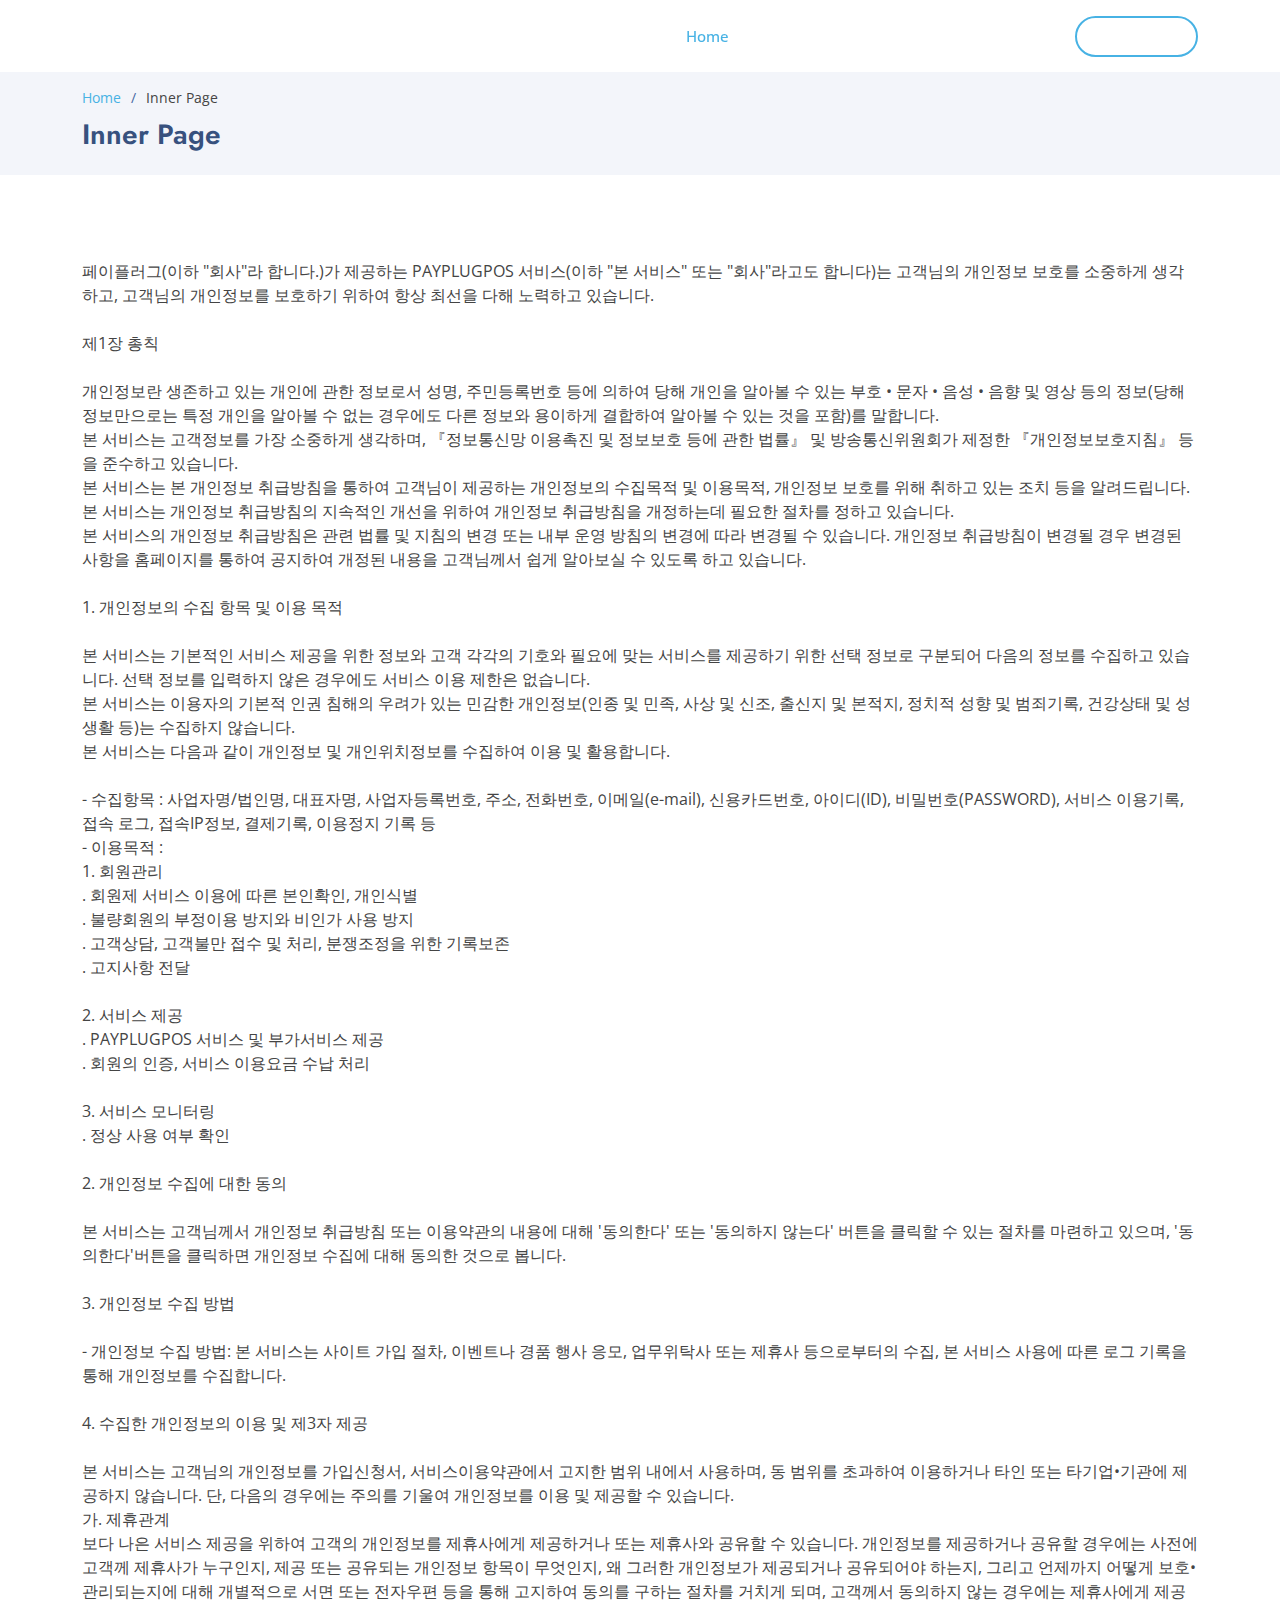
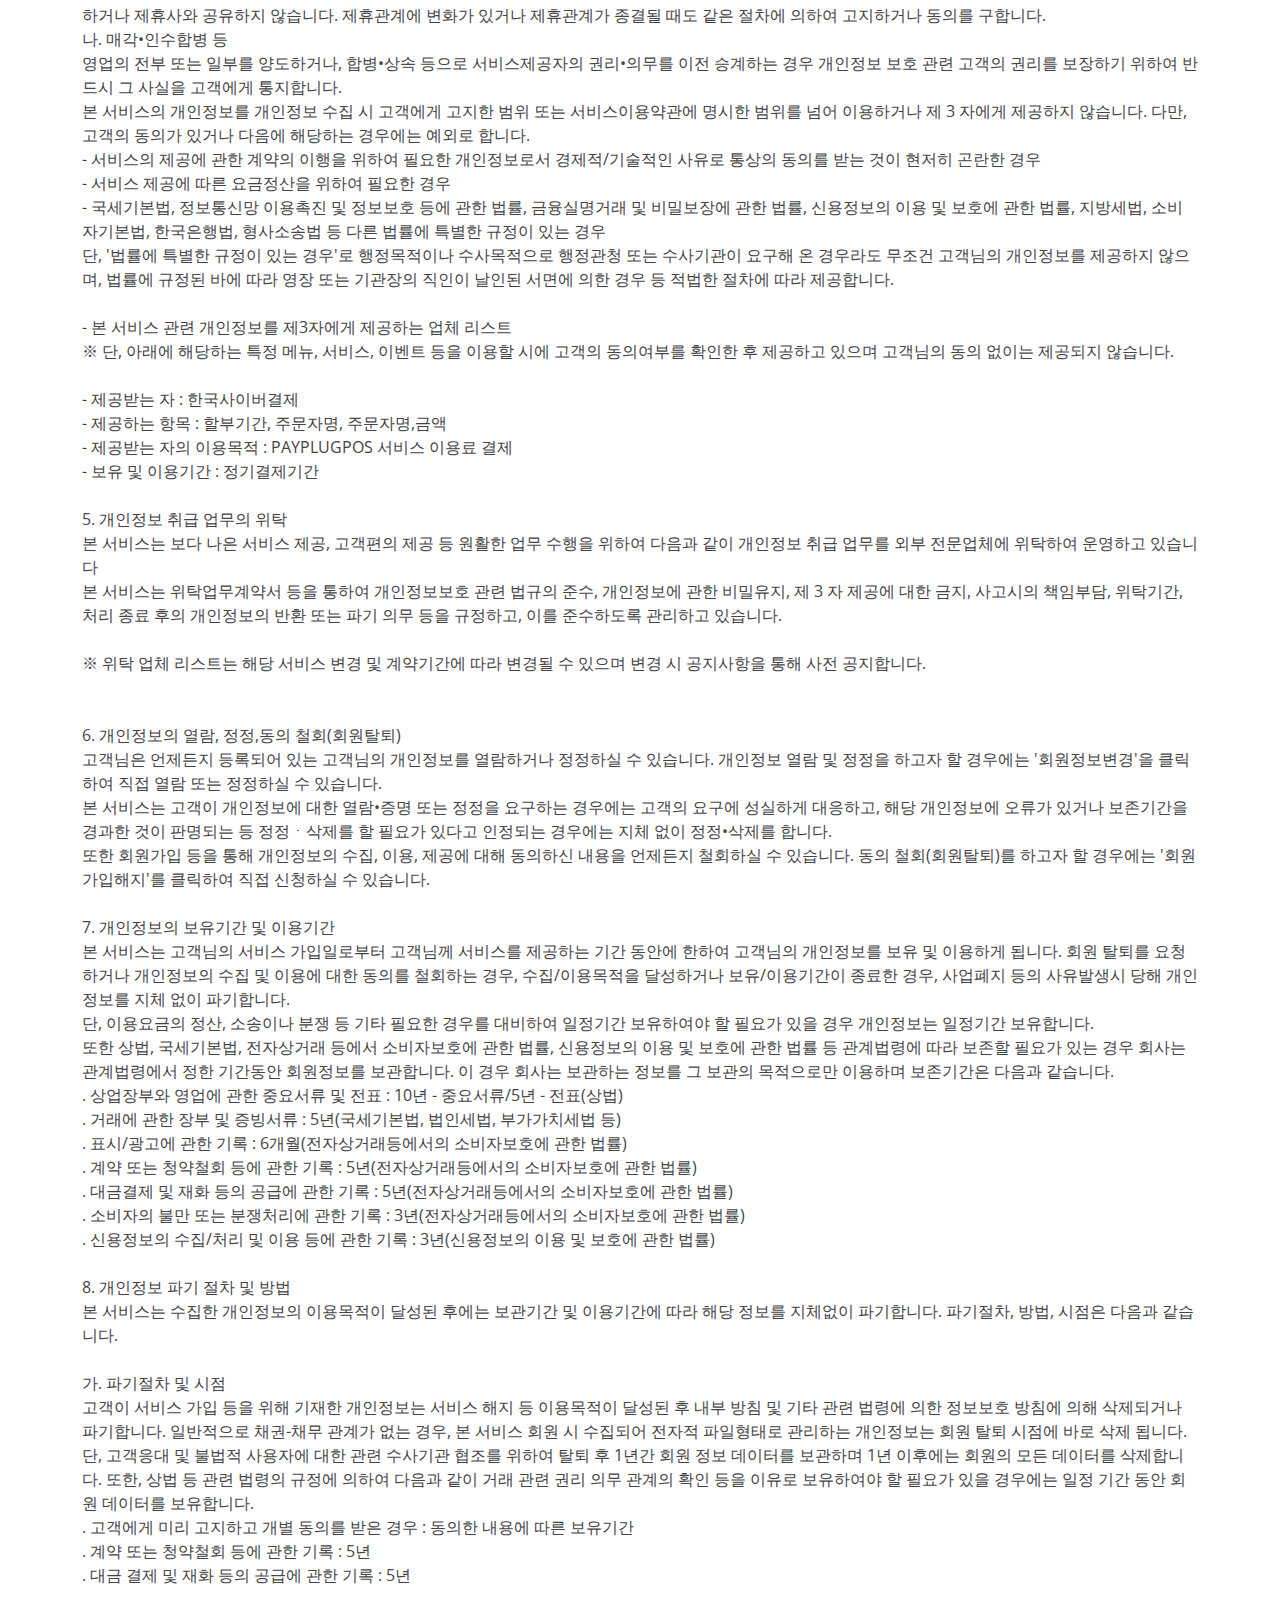
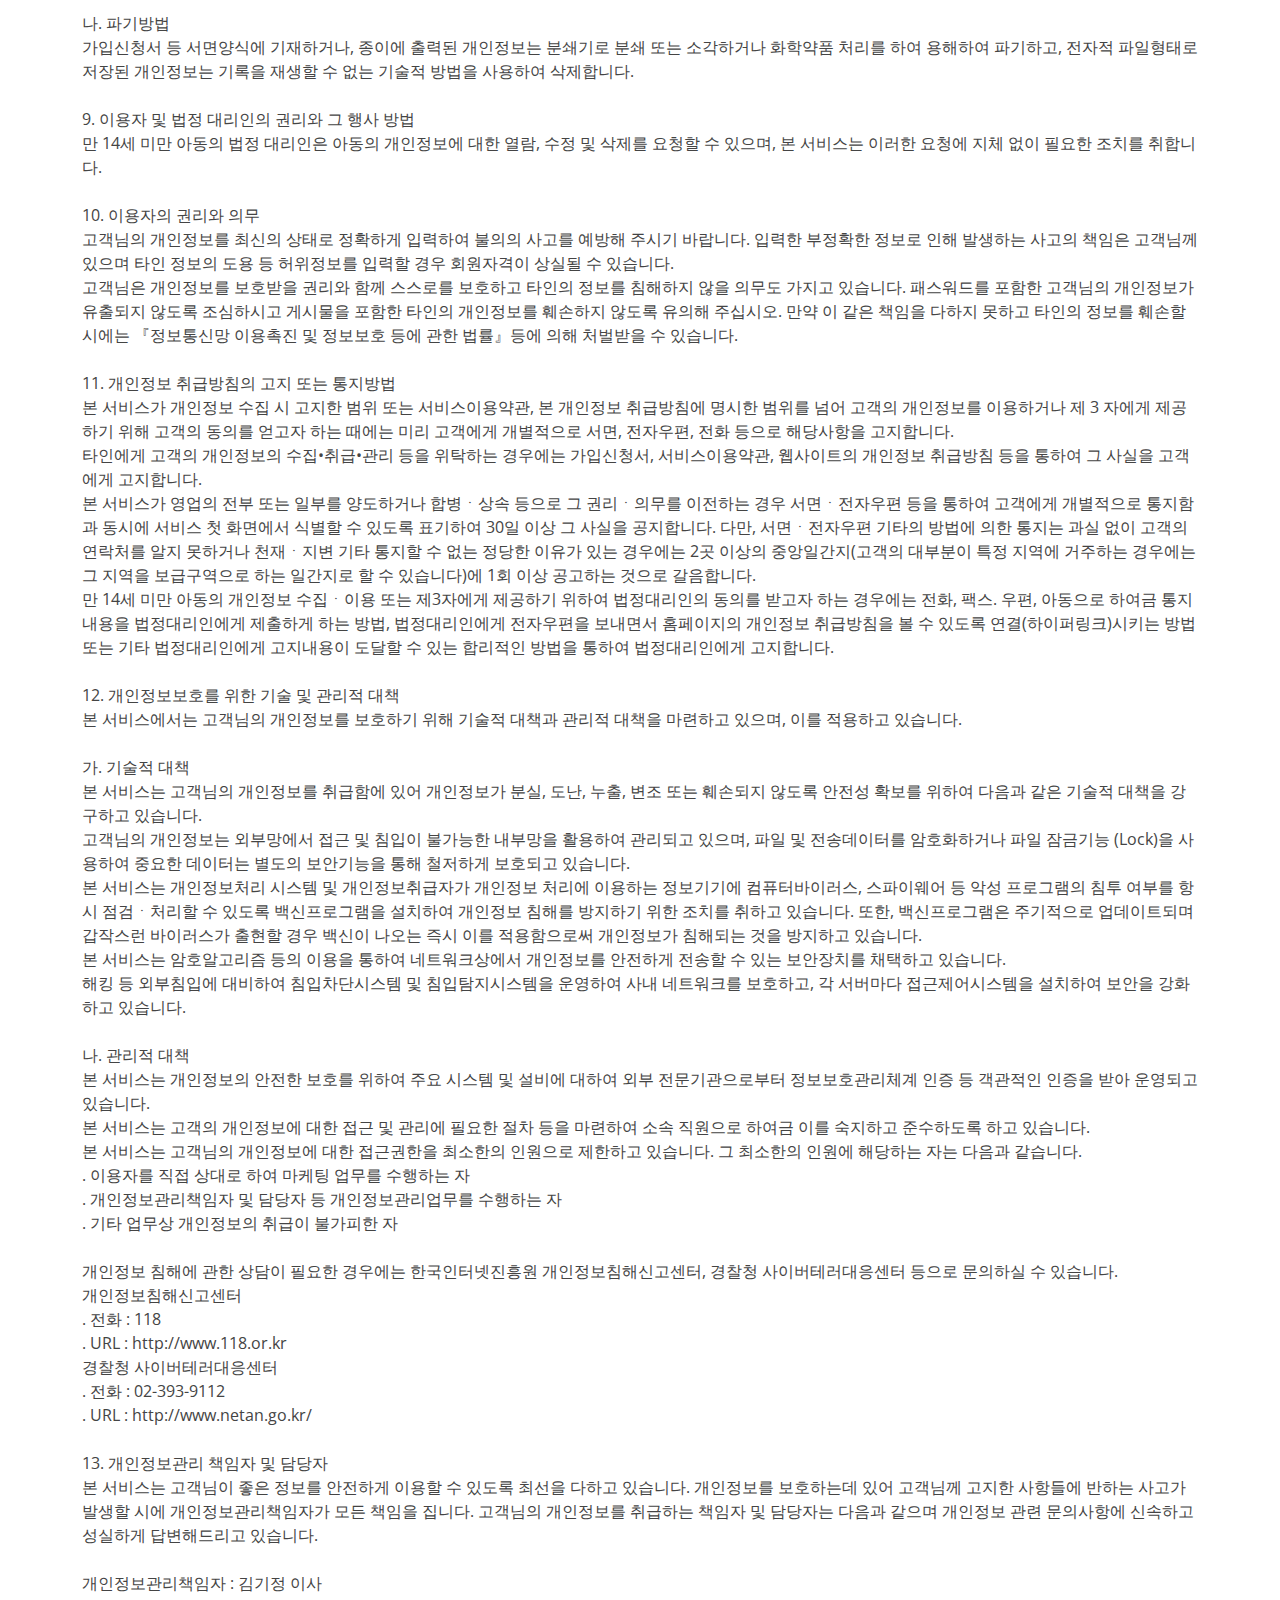
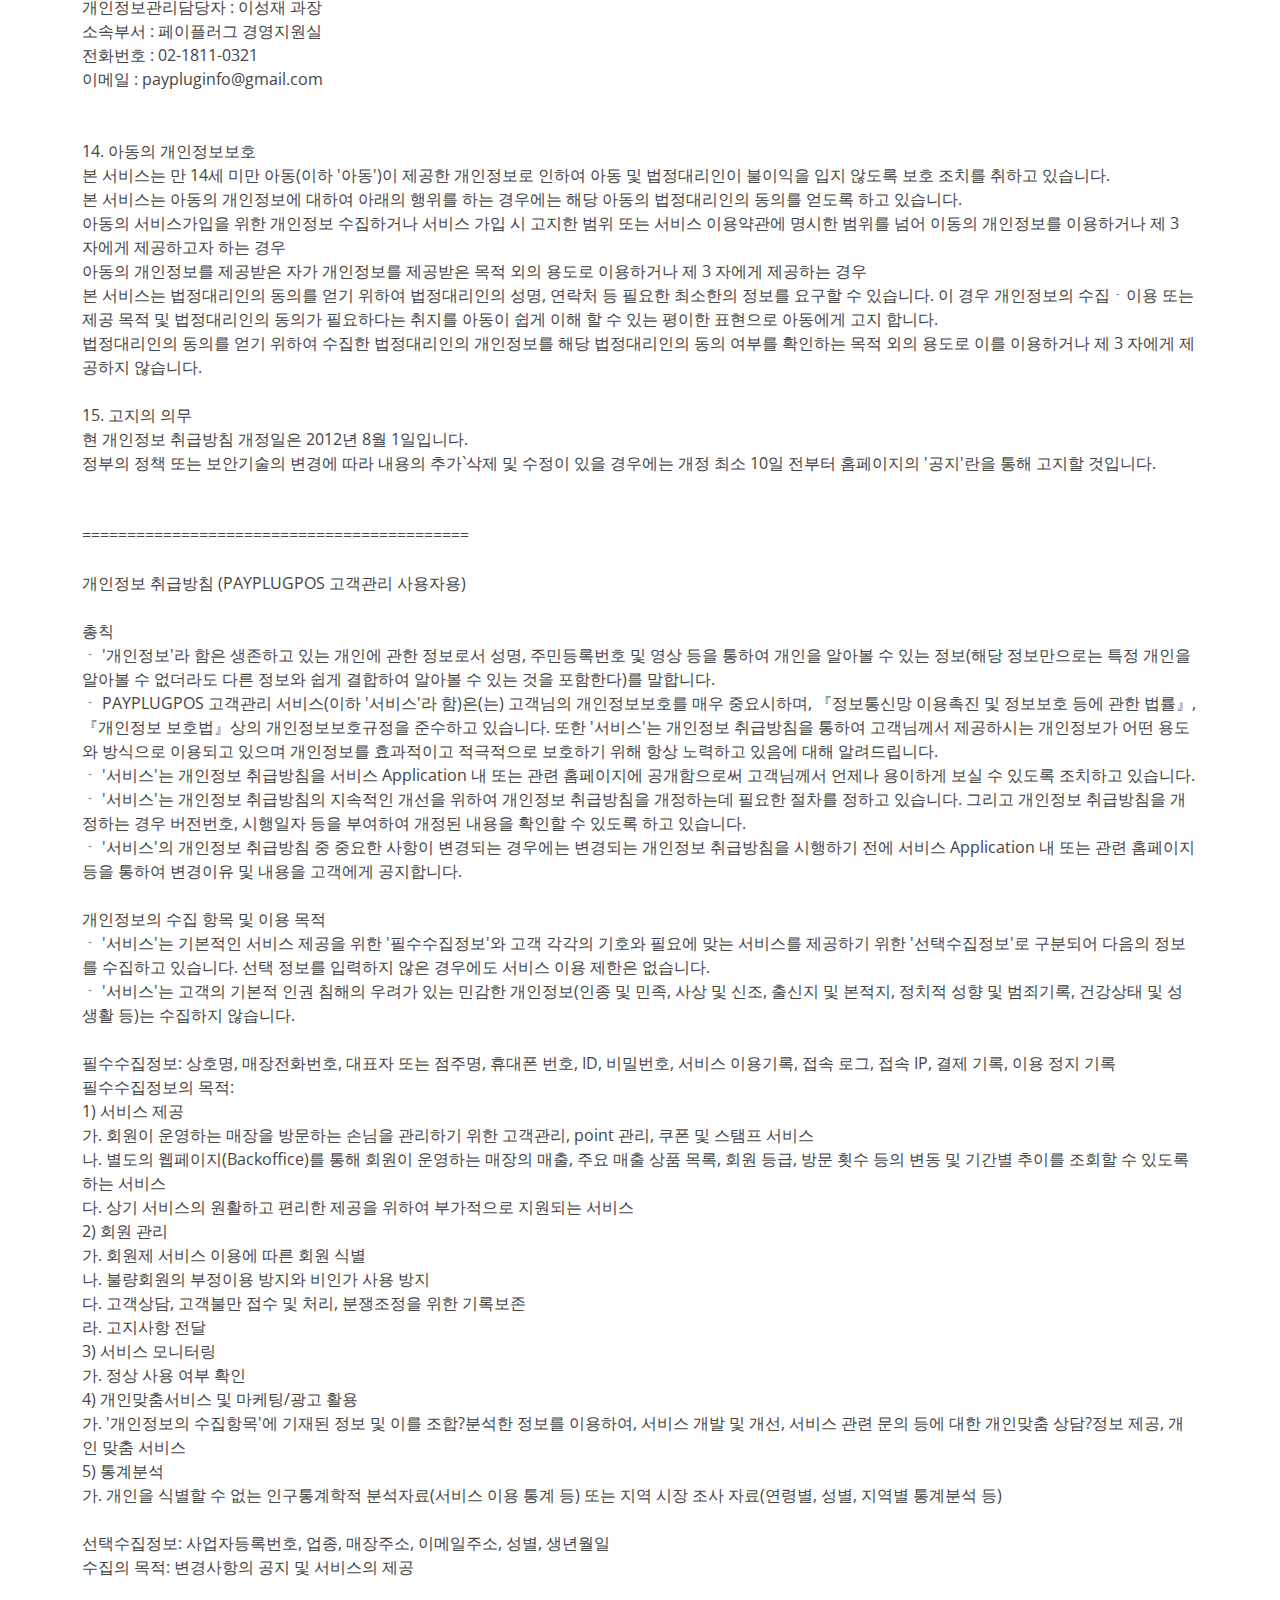
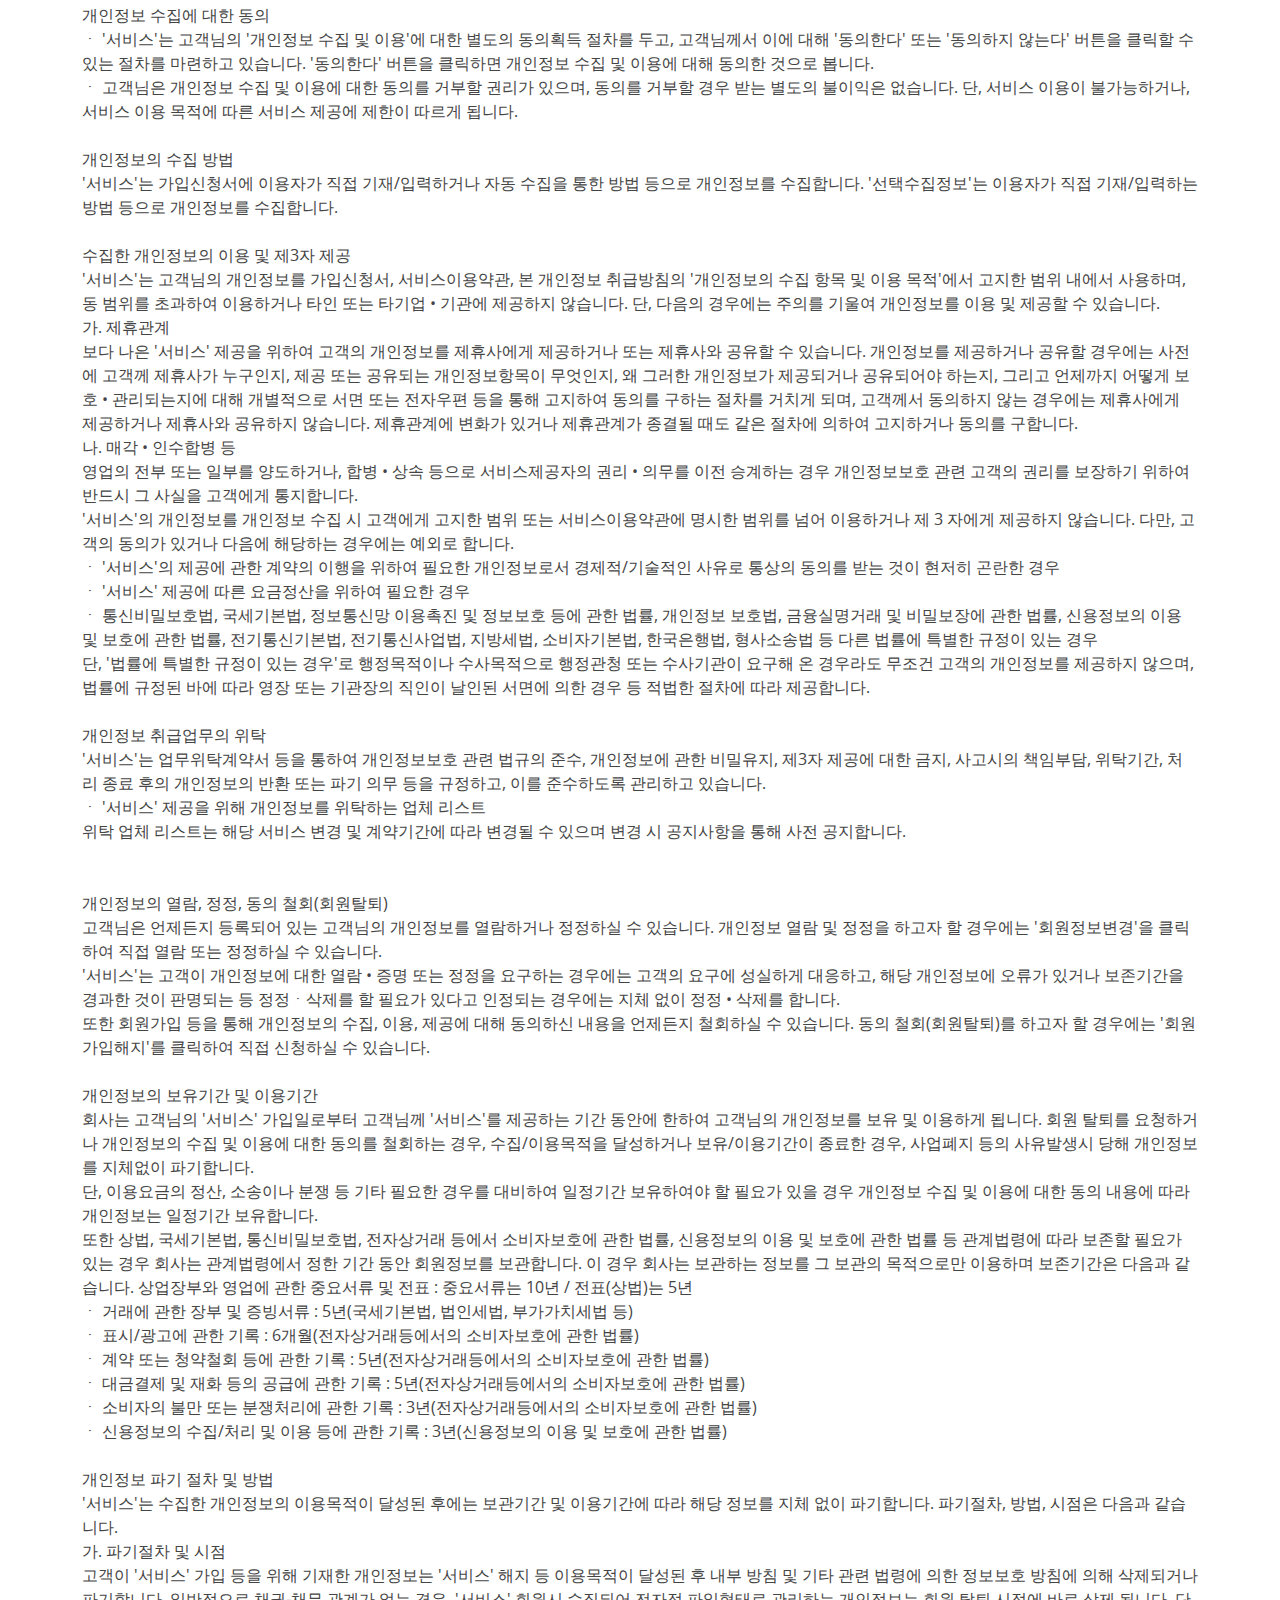
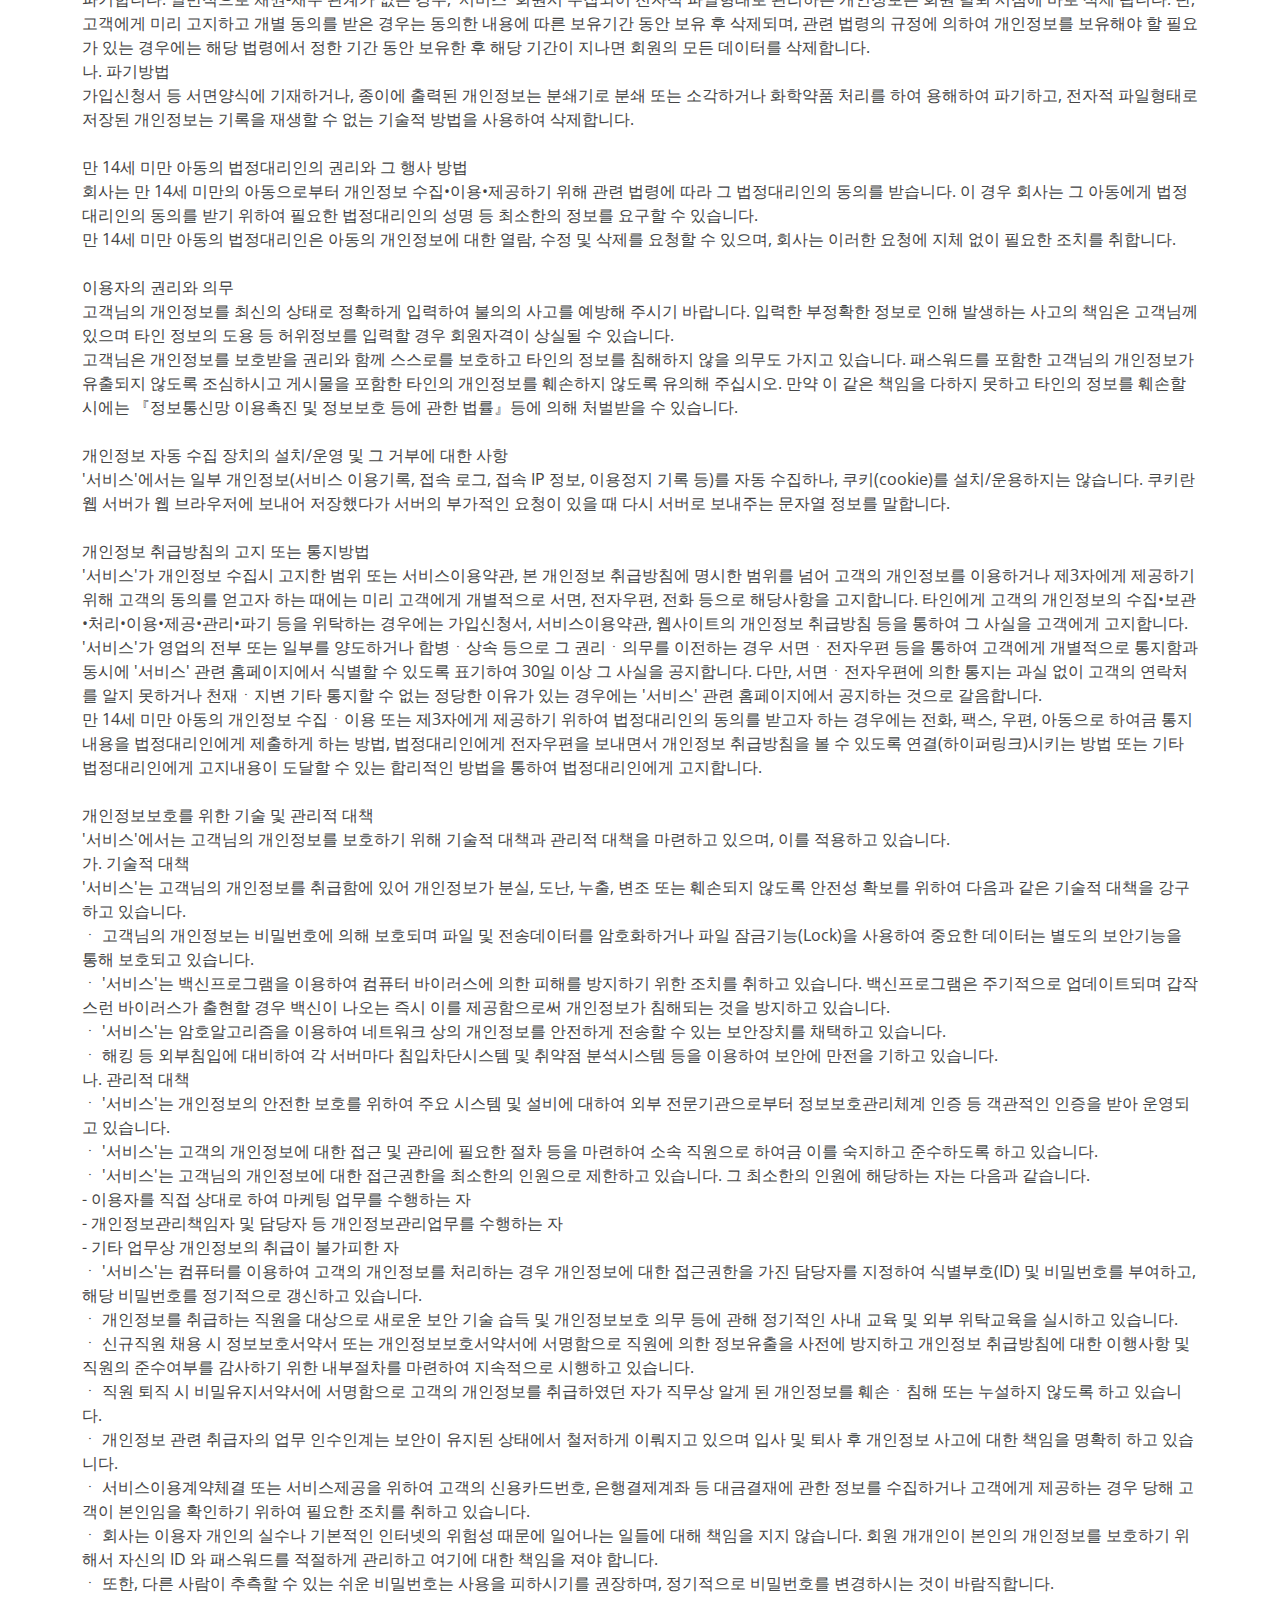
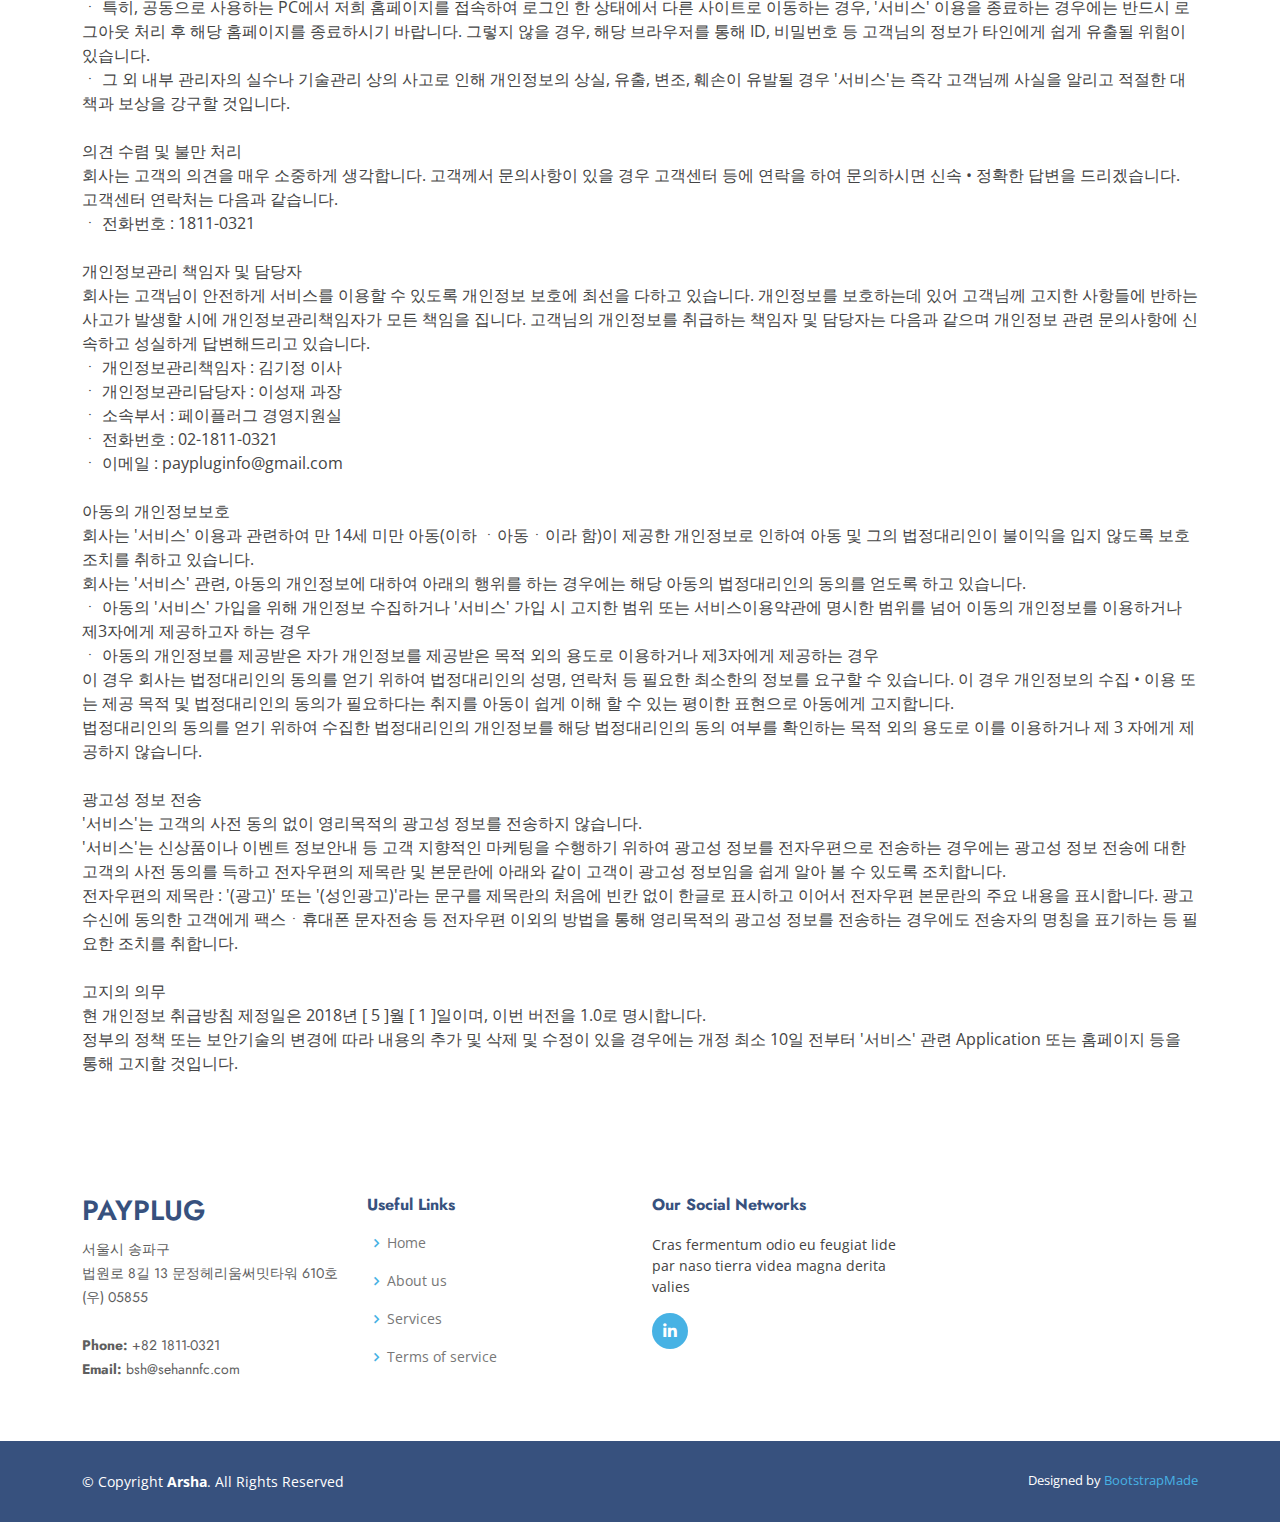
==== terms.html @ c04ef603 "Update and rename inner-page.html to terms.html" ====
<!DOCTYPE html>
<html lang="en">

<head>
  <meta charset="utf-8">
  <meta content="width=device-width, initial-scale=1.0" name="viewport">

  <title>페이플러그 포스 개인정보처리방침</title>
  <meta content="" name="description">
  <meta content="" name="keywords">

  <!-- Favicons -->
  <link href="assets/img/favicon.png" rel="icon">
  <link href="assets/img/apple-touch-icon.png" rel="apple-touch-icon">

  <!-- Google Fonts -->
  <link href="https://fonts.googleapis.com/css?family=Open+Sans:300,300i,400,400i,600,600i,700,700i|Jost:300,300i,400,400i,500,500i,600,600i,700,700i|Poppins:300,300i,400,400i,500,500i,600,600i,700,700i" rel="stylesheet">

  <!-- Vendor CSS Files -->
  <link href="assets/vendor/aos/aos.css" rel="stylesheet">
  <link href="assets/vendor/bootstrap/css/bootstrap.min.css" rel="stylesheet">
  <link href="assets/vendor/bootstrap-icons/bootstrap-icons.css" rel="stylesheet">
  <link href="assets/vendor/boxicons/css/boxicons.min.css" rel="stylesheet">
  <link href="assets/vendor/glightbox/css/glightbox.min.css" rel="stylesheet">
  <link href="assets/vendor/remixicon/remixicon.css" rel="stylesheet">
  <link href="assets/vendor/swiper/swiper-bundle.min.css" rel="stylesheet">

  <!-- Template Main CSS File -->
  <link href="assets/css/style.css" rel="stylesheet">

  <!-- =======================================================
  * Template Name: Arsha - v4.7.1
  * Template URL: https://bootstrapmade.com/arsha-free-bootstrap-html-template-corporate/
  * Author: BootstrapMade.com
  * License: https://bootstrapmade.com/license/
  ======================================================== -->
</head>

<body>

  <!-- ======= Header ======= -->
  <header id="header" class="fixed-top ">
    <div class="container d-flex align-items-center">

      <h1 class="logo me-auto"><a href="index.html">PAYPLUG</a></h1>
      <!-- Uncomment below if you prefer to use an image logo -->
      <!-- <a href="index.html" class="logo me-auto"><img src="assets/img/logo.png" alt="" class="img-fluid"></a>-->

      <nav id="navbar" class="navbar">
        <ul>
          <li><a class="nav-link scrollto active" href="#hero">Home</a></li>
          <li><a class="nav-link scrollto" href="#about">About</a></li>
          <li><a class="nav-link scrollto" href="#services">Services</a></li>
          <!-- <li><a class="nav-link   scrollto" href="#portfolio">Portfolio</a></li> -->
          <li><a class="nav-link scrollto" href="#team">Team</a></li>
          <!-- <li class="dropdown"><a href="#"><span>Drop Down</span> <i class="bi bi-chevron-down"></i></a>
            <ul>
              <li><a href="#">Drop Down 1</a></li>
              <li class="dropdown"><a href="#"><span>Deep Drop Down</span> <i class="bi bi-chevron-right"></i></a>
                <ul>
                  <li><a href="#">Deep Drop Down 1</a></li>
                  <li><a href="#">Deep Drop Down 2</a></li>
                  <li><a href="#">Deep Drop Down 3</a></li>
                  <li><a href="#">Deep Drop Down 4</a></li>
                  <li><a href="#">Deep Drop Down 5</a></li>
                </ul>
              </li>
              <li><a href="#">Drop Down 2</a></li>
              <li><a href="#">Drop Down 3</a></li>
              <li><a href="#">Drop Down 4</a></li>
            </ul>
          </li> -->
          <li><a class="nav-link scrollto" href="#contact">Contact</a></li>
          <li><a class="getstarted scrollto" href="#about">Get Started</a></li>
        </ul>
        <i class="bi bi-list mobile-nav-toggle"></i>
      </nav><!-- .navbar -->

    </div>
  </header><!-- End Header -->

  <main id="main">

    <!-- ======= Breadcrumbs ======= -->
    <section id="breadcrumbs" class="breadcrumbs">
      <div class="container">

        <ol>
          <li><a href="index.html">Home</a></li>
          <li>Inner Page</li>
        </ol>
        <h2>Inner Page</h2>

      </div>
    </section><!-- End Breadcrumbs -->

    <section class="inner-page">
      <div class="container">
<div><br>
  페이플러그(이하 "회사"라 합니다.)가 제공하는 PAYPLUGPOS 서비스(이하 "본 서비스" 또는 "회사"라고도 합니다)는 고객님의 개인정보 보호를 소중하게 생각하고, 고객님의 개인정보를 보호하기 위하여 항상 최선을 다해 노력하고 있습니다.&nbsp;</div>
<div>&nbsp;</div>
<div>제1장 총칙&nbsp;</div>
<div>&nbsp;</div>
<div>개인정보란 생존하고 있는 개인에 관한 정보로서 성명, 주민등록번호 등에 의하여 당해 개인을 알아볼 수 있는 부호 • 문자 • 음성 • 음향 및 영상 등의 정보(당해 정보만으로는 특정 개인을 알아볼 수 없는 경우에도 다른 정보와 용이하게 결합하여 알아볼 수 있는 것을 포함)를 말합니다.&nbsp;</div>
<div>본 서비스는 고객정보를 가장 소중하게 생각하며, 『정보통신망 이용촉진 및 정보보호 등에 관한 법률』 및 방송통신위원회가 제정한 『개인정보보호지침』 등을 준수하고 있습니다.&nbsp;</div>
<div>본 서비스는 본 개인정보 취급방침을 통하여 고객님이 제공하는 개인정보의 수집목적 및 이용목적, 개인정보 보호를 위해 취하고 있는 조치 등을 알려드립니다.&nbsp;</div>
<div>본 서비스는 개인정보 취급방침의 지속적인 개선을 위하여 개인정보 취급방침을 개정하는데 필요한 절차를 정하고 있습니다.&nbsp;</div>
<div>본 서비스의 개인정보 취급방침은 관련 법률 및 지침의 변경 또는 내부 운영 방침의 변경에 따라 변경될 수 있습니다. 개인정보 취급방침이 변경될 경우 변경된 사항을 홈페이지를 통하여 공지하여 개정된 내용을 고객님께서 쉽게 알아보실 수 있도록 하고 있습니다.&nbsp;</div>
<div>&nbsp;</div>
<div>1. 개인정보의 수집 항목 및 이용 목적</div>
<div>&nbsp;</div>
<div>본 서비스는 기본적인 서비스 제공을 위한 정보와 고객 각각의 기호와 필요에 맞는 서비스를 제공하기 위한 선택 정보로 구분되어 다음의 정보를 수집하고 있습니다. 선택 정보를 입력하지 않은 경우에도 서비스 이용 제한은 없습니다.&nbsp;</div>
<div>본 서비스는 이용자의 기본적 인권 침해의 우려가 있는 민감한 개인정보(인종 및 민족, 사상 및 신조, 출신지 및 본적지, 정치적 성향 및 범죄기록, 건강상태 및 성생활 등)는 수집하지 않습니다.&nbsp;</div>
<div>본 서비스는 다음과 같이 개인정보 및 개인위치정보를 수집하여 이용 및 활용합니다.</div>
<div>&nbsp;</div>
<div>- 수집항목 : 사업자명/법인명, 대표자명, 사업자등록번호, 주소, 전화번호, 이메일(e-mail), 신용카드번호, 아이디(ID), 비밀번호(PASSWORD), 서비스 이용기록, 접속 로그, 접속IP정보, 결제기록, 이용정지 기록 등</div>
<div>- 이용목적 :&nbsp;</div>
<div>1. 회원관리&nbsp;</div>
<div>. 회원제 서비스 이용에 따른 본인확인, 개인식별&nbsp;</div>
<div>. 불량회원의 부정이용 방지와 비인가 사용 방지&nbsp;</div>
<div>. 고객상담, 고객불만 접수 및 처리, 분쟁조정을 위한 기록보존&nbsp;</div>
<div>. 고지사항 전달&nbsp;</div>
<div>&nbsp;</div>
<div>2. 서비스 제공</div>
<div>. PAYPLUGPOS 서비스 및 부가서비스 제공</div>
<div>. 회원의 인증, 서비스 이용요금 수납 처리</div>
<div>&nbsp;</div>
<div>3. 서비스 모니터링</div>
<div>. 정상 사용 여부 확인</div>
<div>&nbsp;</div>
<div>2. 개인정보 수집에 대한 동의</div>
<div>&nbsp;</div>
<div>본 서비스는 고객님께서 개인정보 취급방침 또는 이용약관의 내용에 대해 '동의한다' 또는 '동의하지 않는다' 버튼을 클릭할 수 있는 절차를 마련하고 있으며, '동의한다'버튼을 클릭하면 개인정보 수집에 대해 동의한 것으로 봅니다.&nbsp;</div>
<div>&nbsp;</div>
<div>3. 개인정보 수집 방법</div>
<div>&nbsp;</div>
<div>- 개인정보 수집 방법: 본 서비스는 사이트 가입 절차, 이벤트나 경품 행사 응모, 업무위탁사 또는 제휴사 등으로부터의 수집, 본 서비스 사용에 따른 로그 기록을 통해 개인정보를 수집합니다.&nbsp;</div>
<div>&nbsp;</div>
<div>4. 수집한 개인정보의 이용 및 제3자 제공</div>
<div>&nbsp;</div>
<div>본 서비스는 고객님의 개인정보를 가입신청서, 서비스이용약관에서 고지한 범위 내에서 사용하며, 동 범위를 초과하여 이용하거나 타인 또는 타기업•기관에 제공하지 않습니다. 단, 다음의 경우에는 주의를 기울여 개인정보를 이용 및 제공할 수 있습니다.&nbsp;</div>
<div>가. 제휴관계&nbsp;</div>
<div>보다 나은 서비스 제공을 위하여 고객의 개인정보를 제휴사에게 제공하거나 또는 제휴사와 공유할 수 있습니다. 개인정보를 제공하거나 공유할 경우에는 사전에 고객께 제휴사가 누구인지, 제공 또는 공유되는 개인정보 항목이 무엇인지, 왜 그러한 개인정보가 제공되거나 공유되어야 하는지, 그리고 언제까지 어떻게 보호•관리되는지에 대해 개별적으로 서면 또는 전자우편 등을 통해 고지하여 동의를 구하는 절차를 거치게 되며, 고객께서 동의하지 않는 경우에는 제휴사에게 제공하거나 제휴사와 공유하지 않습니다. 제휴관계에 변화가 있거나 제휴관계가 종결될 때도 같은 절차에 의하여 고지하거나 동의를 구합니다.&nbsp;</div>
<div>나. 매각•인수합병 등&nbsp;</div>
<div>영업의 전부 또는 일부를 양도하거나, 합병•상속 등으로 서비스제공자의 권리•의무를 이전 승계하는 경우 개인정보 보호 관련 고객의 권리를 보장하기 위하여 반드시 그 사실을 고객에게 통지합니다.&nbsp;</div>
<div>본 서비스의 개인정보를 개인정보 수집 시 고객에게 고지한 범위 또는 서비스이용약관에 명시한 범위를 넘어 이용하거나 제 3 자에게 제공하지 않습니다. 다만, 고객의 동의가 있거나 다음에 해당하는 경우에는 예외로 합니다.&nbsp;</div>
<div>- 서비스의 제공에 관한 계약의 이행을 위하여 필요한 개인정보로서 경제적/기술적인 사유로 통상의 동의를 받는 것이 현저히 곤란한 경우&nbsp;</div>
<div>- 서비스 제공에 따른 요금정산을 위하여 필요한 경우&nbsp;</div>
<div>- 국세기본법, 정보통신망 이용촉진 및 정보보호 등에 관한 법률, 금융실명거래 및 비밀보장에 관한 법률, 신용정보의 이용 및 보호에 관한 법률, 지방세법, 소비자기본법, 한국은행법, 형사소송법 등 다른 법률에 특별한 규정이 있는 경우&nbsp;</div>
<div>단, '법률에 특별한 규정이 있는 경우'로 행정목적이나 수사목적으로 행정관청 또는 수사기관이 요구해 온 경우라도 무조건 고객님의 개인정보를 제공하지 않으며, 법률에 규정된 바에 따라 영장 또는 기관장의 직인이 날인된 서면에 의한 경우 등 적법한 절차에 따라 제공합니다.&nbsp;</div>
<div>&nbsp;</div>
<div>- 본 서비스 관련 개인정보를 제3자에게 제공하는 업체 리스트</div>
<div>※ 단, 아래에 해당하는 특정 메뉴, 서비스, 이벤트 등을 이용할 시에 고객의 동의여부를 확인한 후 제공하고 있으며 고객님의 동의 없이는 제공되지 않습니다.</div>
<div>&nbsp;</div>
<div>- 제공받는 자 : 한국사이버결제</div>
<div>- 제공하는 항목 : 할부기간, 주문자명, 주문자명,금액</div>
<div>- 제공받는 자의 이용목적 : PAYPLUGPOS 서비스 이용료 결제</div>
<div>- 보유 및 이용기간 : 정기결제기간</div>
<div>&nbsp;</div>
<div>5. 개인정보 취급 업무의 위탁</div>
<div>본 서비스는 보다 나은 서비스 제공, 고객편의 제공 등 원활한 업무 수행을 위하여 다음과 같이 개인정보 취급 업무를 외부 전문업체에 위탁하여 운영하고 있습니다&nbsp;</div>
<div>본 서비스는 위탁업무계약서 등을 통하여 개인정보보호 관련 법규의 준수, 개인정보에 관한 비밀유지, 제 3 자 제공에 대한 금지, 사고시의 책임부담, 위탁기간, 처리 종료 후의 개인정보의 반환 또는 파기 의무 등을 규정하고, 이를 준수하도록 관리하고 있습니다.&nbsp;</div>
<div>&nbsp;</div>
<div>※ 위탁 업체 리스트는 해당 서비스 변경 및 계약기간에 따라 변경될 수 있으며 변경 시 공지사항을 통해 사전 공지합니다.</div>
<div>&nbsp;</div>
<div>&nbsp;</div>
<div>6. 개인정보의 열람, 정정,동의 철회(회원탈퇴)</div>
<div>고객님은 언제든지 등록되어 있는 고객님의 개인정보를 열람하거나 정정하실 수 있습니다. 개인정보 열람 및 정정을 하고자 할 경우에는 '회원정보변경'을 클릭하여 직접 열람 또는 정정하실 수 있습니다.&nbsp;</div>
<div>본 서비스는 고객이 개인정보에 대한 열람•증명 또는 정정을 요구하는 경우에는 고객의 요구에 성실하게 대응하고, 해당 개인정보에 오류가 있거나 보존기간을 경과한 것이 판명되는 등 정정ㆍ삭제를 할 필요가 있다고 인정되는 경우에는 지체 없이 정정•삭제를 합니다.&nbsp;</div>
<div>또한 회원가입 등을 통해 개인정보의 수집, 이용, 제공에 대해 동의하신 내용을 언제든지 철회하실 수 있습니다. 동의 철회(회원탈퇴)를 하고자 할 경우에는 '회원가입해지'를 클릭하여 직접 신청하실 수 있습니다.&nbsp;</div>
<div>&nbsp;</div>
<div>7. 개인정보의 보유기간 및 이용기간</div>
<div>본 서비스는 고객님의 서비스 가입일로부터 고객님께 서비스를 제공하는 기간 동안에 한하여 고객님의 개인정보를 보유 및 이용하게 됩니다. 회원 탈퇴를 요청하거나 개인정보의 수집 및 이용에 대한 동의를 철회하는 경우, 수집/이용목적을 달성하거나 보유/이용기간이 종료한 경우, 사업폐지 등의 사유발생시 당해 개인정보를 지체 없이 파기합니다.&nbsp;</div>
<div>단, 이용요금의 정산, 소송이나 분쟁 등 기타 필요한 경우를 대비하여 일정기간 보유하여야 할 필요가 있을 경우 개인정보는 일정기간 보유합니다.&nbsp;</div>
<div>또한 상법, 국세기본법, 전자상거래 등에서 소비자보호에 관한 법률, 신용정보의 이용 및 보호에 관한 법률 등 관계법령에 따라 보존할 필요가 있는 경우 회사는 관계법령에서 정한 기간동안 회원정보를 보관합니다. 이 경우 회사는 보관하는 정보를 그 보관의 목적으로만 이용하며 보존기간은 다음과 같습니다.&nbsp;</div>
<div>. 상업장부와 영업에 관한 중요서류 및 전표 : 10년 - 중요서류/5년 - 전표(상법)&nbsp;</div>
<div>. 거래에 관한 장부 및 증빙서류 : 5년(국세기본법, 법인세법, 부가가치세법 등)&nbsp;</div>
<div>. 표시/광고에 관한 기록 : 6개월(전자상거래등에서의 소비자보호에 관한 법률)&nbsp;</div>
<div>. 계약 또는 청약철회 등에 관한 기록 : 5년(전자상거래등에서의 소비자보호에 관한 법률)&nbsp;</div>
<div>. 대금결제 및 재화 등의 공급에 관한 기록 : 5년(전자상거래등에서의 소비자보호에 관한 법률)&nbsp;</div>
<div>. 소비자의 불만 또는 분쟁처리에 관한 기록 : 3년(전자상거래등에서의 소비자보호에 관한 법률)&nbsp;</div>
<div>. 신용정보의 수집/처리 및 이용 등에 관한 기록 : 3년(신용정보의 이용 및 보호에 관한 법률)&nbsp;</div>
<div>&nbsp;</div>
<div>8. 개인정보 파기 절차 및 방법</div>
<div>본 서비스는 수집한 개인정보의 이용목적이 달성된 후에는 보관기간 및 이용기간에 따라 해당 정보를 지체없이 파기합니다. 파기절차, 방법, 시점은 다음과 같습니다.&nbsp;</div>
<div>&nbsp;</div>
<div>가. 파기절차 및 시점&nbsp;</div>
<div>고객이 서비스 가입 등을 위해 기재한 개인정보는 서비스 해지 등 이용목적이 달성된 후 내부 방침 및 기타 관련 법령에 의한 정보보호 방침에 의해 삭제되거나 파기합니다. 일반적으로 채권-채무 관계가 없는 경우, 본 서비스 회원 시 수집되어 전자적 파일형태로 관리하는 개인정보는 회원 탈퇴 시점에 바로 삭제 됩니다.&nbsp;</div>
<div>단, 고객응대 및 불법적 사용자에 대한 관련 수사기관 협조를 위하여 탈퇴 후 1년간 회원 정보 데이터를 보관하며 1년 이후에는 회원의 모든 데이터를 삭제합니다. 또한, 상법 등 관련 법령의 규정에 의하여 다음과 같이 거래 관련 권리 의무 관계의 확인 등을 이유로 보유하여야 할 필요가 있을 경우에는 일정 기간 동안 회원 데이터를 보유합니다.</div>
<div>. 고객에게 미리 고지하고 개별 동의를 받은 경우 : 동의한 내용에 따른 보유기간</div>
<div>. 계약 또는 청약철회 등에 관한 기록 : 5년</div>
<div>. 대금 결제 및 재화 등의 공급에 관한 기록 : 5년</div>
<div>&nbsp;</div>
<div>나. 파기방법&nbsp;</div>
<div>가입신청서 등 서면양식에 기재하거나, 종이에 출력된 개인정보는 분쇄기로 분쇄 또는 소각하거나 화학약품 처리를 하여 용해하여 파기하고, 전자적 파일형태로 저장된 개인정보는 기록을 재생할 수 없는 기술적 방법을 사용하여 삭제합니다.&nbsp;</div>
<div>&nbsp;</div>
<div>9. 이용자 및 법정 대리인의 권리와 그 행사 방법</div>
<div>만 14세 미만 아동의 법정 대리인은 아동의 개인정보에 대한 열람, 수정 및 삭제를 요청할 수 있으며, 본 서비스는 이러한 요청에 지체 없이 필요한 조치를 취합니다.&nbsp;</div>
<div>&nbsp;</div>
<div>10. 이용자의 권리와 의무</div>
<div>고객님의 개인정보를 최신의 상태로 정확하게 입력하여 불의의 사고를 예방해 주시기 바랍니다. 입력한 부정확한 정보로 인해 발생하는 사고의 책임은 고객님께 있으며 타인 정보의 도용 등 허위정보를 입력할 경우 회원자격이 상실될 수 있습니다.&nbsp;</div>
<div>고객님은 개인정보를 보호받을 권리와 함께 스스로를 보호하고 타인의 정보를 침해하지 않을 의무도 가지고 있습니다. 패스워드를 포함한 고객님의 개인정보가 유출되지 않도록 조심하시고 게시물을 포함한 타인의 개인정보를 훼손하지 않도록 유의해 주십시오. 만약 이 같은 책임을 다하지 못하고 타인의 정보를 훼손할 시에는 『정보통신망 이용촉진 및 정보보호 등에 관한 법률』등에 의해 처벌받을 수 있습니다.&nbsp;</div>
<div>&nbsp;</div>
<div>11. 개인정보 취급방침의 고지 또는 통지방법</div>
<div>본 서비스가 개인정보 수집 시 고지한 범위 또는 서비스이용약관, 본 개인정보 취급방침에 명시한 범위를 넘어 고객의 개인정보를 이용하거나 제 3 자에게 제공하기 위해 고객의 동의를 얻고자 하는 때에는 미리 고객에게 개별적으로 서면, 전자우편, 전화 등으로 해당사항을 고지합니다.</div>
<div>타인에게 고객의 개인정보의 수집•취급•관리 등을 위탁하는 경우에는 가입신청서, 서비스이용약관, 웹사이트의 개인정보 취급방침 등을 통하여 그 사실을 고객에게 고지합니다.&nbsp;</div>
<div>본 서비스가 영업의 전부 또는 일부를 양도하거나 합병ㆍ상속 등으로 그 권리ㆍ의무를 이전하는 경우 서면ㆍ전자우편 등을 통하여 고객에게 개별적으로 통지함과 동시에 서비스 첫 화면에서 식별할 수 있도록 표기하여 30일 이상 그 사실을 공지합니다. 다만, 서면ㆍ전자우편 기타의 방법에 의한 통지는 과실 없이 고객의 연락처를 알지 못하거나 천재ㆍ지변 기타 통지할 수 없는 정당한 이유가 있는 경우에는 2곳 이상의 중앙일간지(고객의 대부분이 특정 지역에 거주하는 경우에는 그 지역을 보급구역으로 하는 일간지로 할 수 있습니다)에 1회 이상 공고하는 것으로 갈음합니다.&nbsp;</div>
<div>만 14세 미만 아동의 개인정보 수집ㆍ이용 또는 제3자에게 제공하기 위하여 법정대리인의 동의를 받고자 하는 경우에는 전화, 팩스. 우편, 아동으로 하여금 통지내용을 법정대리인에게 제출하게 하는 방법, 법정대리인에게 전자우편을 보내면서 홈페이지의 개인정보 취급방침을 볼 수 있도록 연결(하이퍼링크)시키는 방법 또는 기타 법정대리인에게 고지내용이 도달할 수 있는 합리적인 방법을 통하여 법정대리인에게 고지합니다.</div>
<div>&nbsp;</div>
<div>12. 개인정보보호를 위한 기술 및 관리적 대책</div>
<div>본 서비스에서는 고객님의 개인정보를 보호하기 위해 기술적 대책과 관리적 대책을 마련하고 있으며, 이를 적용하고 있습니다.&nbsp;</div>
<div>&nbsp;</div>
<div>가. 기술적 대책&nbsp;</div>
<div>본 서비스는 고객님의 개인정보를 취급함에 있어 개인정보가 분실, 도난, 누출, 변조 또는 훼손되지 않도록 안전성 확보를 위하여 다음과 같은 기술적 대책을 강구하고 있습니다.&nbsp;</div>
<div>고객님의 개인정보는 외부망에서 접근 및 침입이 불가능한 내부망을 활용하여 관리되고 있으며, 파일 및 전송데이터를 암호화하거나 파일 잠금기능 (Lock)을 사용하여 중요한 데이터는 별도의 보안기능을 통해 철저하게 보호되고 있습니다.</div>
<div>본 서비스는 개인정보처리 시스템 및 개인정보취급자가 개인정보 처리에 이용하는 정보기기에 컴퓨터바이러스, 스파이웨어 등 악성 프로그램의 침투 여부를 항시 점검ㆍ처리할 수 있도록 백신프로그램을 설치하여 개인정보 침해를 방지하기 위한 조치를 취하고 있습니다. 또한, 백신프로그램은 주기적으로 업데이트되며 갑작스런 바이러스가 출현할 경우 백신이 나오는 즉시 이를 적용함으로써 개인정보가 침해되는 것을 방지하고 있습니다.</div>
<div>본 서비스는 암호알고리즘 등의 이용을 통하여 네트워크상에서 개인정보를 안전하게 전송할 수 있는 보안장치를 채택하고 있습니다.</div>
<div>해킹 등 외부침입에 대비하여 침입차단시스템 및 침입탐지시스템을 운영하여 사내 네트워크를 보호하고, 각 서버마다 접근제어시스템을 설치하여 보안을 강화하고 있습니다.</div>
<div>&nbsp;</div>
<div>나. 관리적 대책&nbsp;</div>
<div>본 서비스는 개인정보의 안전한 보호를 위하여 주요 시스템 및 설비에 대하여 외부 전문기관으로부터 정보보호관리체계 인증 등 객관적인 인증을 받아 운영되고 있습니다.&nbsp;</div>
<div>본 서비스는 고객의 개인정보에 대한 접근 및 관리에 필요한 절차 등을 마련하여 소속 직원으로 하여금 이를 숙지하고 준수하도록 하고 있습니다.&nbsp;</div>
<div>본 서비스는 고객님의 개인정보에 대한 접근권한을 최소한의 인원으로 제한하고 있습니다. 그 최소한의 인원에 해당하는 자는 다음과 같습니다.</div>
<div>. 이용자를 직접 상대로 하여 마케팅 업무를 수행하는 자</div>
<div>. 개인정보관리책임자 및 담당자 등 개인정보관리업무를 수행하는 자</div>
<div>. 기타 업무상 개인정보의 취급이 불가피한 자&nbsp;</div>
<div>&nbsp;</div>
<div>개인정보 침해에 관한 상담이 필요한 경우에는 한국인터넷진흥원 개인정보침해신고센터, 경찰청 사이버테러대응센터 등으로 문의하실 수 있습니다.&nbsp;</div>
<div>개인정보침해신고센터</div>
<div>. 전화 : 118</div>
<div>. URL : http://www.118.or.kr&nbsp;</div>
<div>경찰청 사이버테러대응센터</div>
<div>. 전화 : 02-393-9112</div>
<div>. URL : http://www.netan.go.kr/&nbsp;</div>
<div>&nbsp;</div>
<div>13. 개인정보관리 책임자 및 담당자</div>
<div>본 서비스는 고객님이 좋은 정보를 안전하게 이용할 수 있도록 최선을 다하고 있습니다. 개인정보를 보호하는데 있어 고객님께 고지한 사항들에 반하는 사고가 발생할 시에 개인정보관리책임자가 모든 책임을 집니다. 고객님의 개인정보를 취급하는 책임자 및 담당자는 다음과 같으며 개인정보 관련 문의사항에 신속하고 성실하게 답변해드리고 있습니다.&nbsp;</div>
<div>&nbsp;</div>
<div>개인정보관리책임자 : 김기정 이사&nbsp;</div>
<div>개인정보관리담당자 : 이성재 과장</div>
<div>소속부서 : 페이플러그 경영지원실</div>
<div>전화번호 : 02-1811-0321</div>
<div>이메일 : paypluginfo@gmail.com</div>
<div>&nbsp;</div>
<div>&nbsp;</div>
<div>14. 아동의 개인정보보호</div>
<div>본 서비스는 만 14세 미만 아동(이하 '아동')이 제공한 개인정보로 인하여 아동 및 법정대리인이 불이익을 입지 않도록 보호 조치를 취하고 있습니다.&nbsp;</div>
<div>본 서비스는 아동의 개인정보에 대하여 아래의 행위를 하는 경우에는 해당 아동의 법정대리인의 동의를 얻도록 하고 있습니다.&nbsp;</div>
<div>아동의 서비스가입을 위한 개인정보 수집하거나 서비스 가입 시 고지한 범위 또는 서비스 이용약관에 명시한 범위를 넘어 이동의 개인정보를 이용하거나 제 3 자에게 제공하고자 하는 경우&nbsp;</div>
<div>아동의 개인정보를 제공받은 자가 개인정보를 제공받은 목적 외의 용도로 이용하거나 제 3 자에게 제공하는 경우&nbsp;</div>
<div>본 서비스는 법정대리인의 동의를 얻기 위하여 법정대리인의 성명, 연락처 등 필요한 최소한의 정보를 요구할 수 있습니다. 이 경우 개인정보의 수집ㆍ이용 또는 제공 목적 및 법정대리인의 동의가 필요하다는 취지를 아동이 쉽게 이해 할 수 있는 평이한 표현으로 아동에게 고지 합니다.&nbsp;</div>
<div>법정대리인의 동의를 얻기 위하여 수집한 법정대리인의 개인정보를 해당 법정대리인의 동의 여부를 확인하는 목적 외의 용도로 이를 이용하거나 제 3 자에게 제공하지 않습니다.&nbsp;</div>
<div>&nbsp;</div>
<div>15. 고지의 의무</div>
<div>현 개인정보 취급방침 개정일은 2012년 8월 1일입니다.&nbsp;</div>
<div>정부의 정책 또는 보안기술의 변경에 따라 내용의 추가`삭제 및 수정이 있을 경우에는 개정 최소 10일 전부터 홈페이지의 '공지'란을 통해 고지할 것입니다.&nbsp;</div>
<div>&nbsp;</div>
<div>&nbsp;</div>
<div>===========================================</div>
<div>&nbsp;</div>
<div>개인정보 취급방침 (PAYPLUGPOS 고객관리 사용자용)</div>
<div>&nbsp;</div>
<div>총칙</div>
<div>ㆍ '개인정보'라 함은 생존하고 있는 개인에 관한 정보로서 성명, 주민등록번호 및 영상 등을 통하여 개인을 알아볼 수 있는 정보(해당 정보만으로는 특정 개인을 알아볼 수 없더라도 다른 정보와 쉽게 결합하여 알아볼 수 있는 것을 포함한다)를 말합니다.</div>
<div>ㆍ PAYPLUGPOS 고객관리 서비스(이하 '서비스'라 함)은(는) 고객님의 개인정보보호를 매우 중요시하며, 『정보통신망 이용촉진 및 정보보호 등에 관한 법률』, 『개인정보 보호법』상의 개인정보보호규정을 준수하고 있습니다. 또한 '서비스'는 개인정보 취급방침을 통하여 고객님께서 제공하시는 개인정보가 어떤 용도와 방식으로 이용되고 있으며 개인정보를 효과적이고 적극적으로 보호하기 위해 항상 노력하고 있음에 대해 알려드립니다.</div>
<div>ㆍ '서비스'는 개인정보 취급방침을 서비스 Application 내 또는 관련 홈페이지에 공개함으로써 고객님께서 언제나 용이하게 보실 수 있도록 조치하고 있습니다.</div>
<div>ㆍ '서비스'는 개인정보 취급방침의 지속적인 개선을 위하여 개인정보 취급방침을 개정하는데 필요한 절차를 정하고 있습니다. 그리고 개인정보 취급방침을 개정하는 경우 버전번호, 시행일자 등을 부여하여 개정된 내용을 확인할 수 있도록 하고 있습니다.</div>
<div>ㆍ '서비스'의 개인정보 취급방침 중 중요한 사항이 변경되는 경우에는 변경되는 개인정보 취급방침을 시행하기 전에 서비스 Application 내 또는 관련 홈페이지등을 통하여 변경이유 및 내용을 고객에게 공지합니다.</div>
<div>&nbsp;</div>
<div>개인정보의 수집 항목 및 이용 목적</div>
<div>ㆍ '서비스'는 기본적인 서비스 제공을 위한 '필수수집정보'와 고객 각각의 기호와 필요에 맞는 서비스를 제공하기 위한 '선택수집정보'로 구분되어 다음의 정보를 수집하고 있습니다. 선택 정보를 입력하지 않은 경우에도 서비스 이용 제한은 없습니다.</div>
<div>ㆍ '서비스'는 고객의 기본적 인권 침해의 우려가 있는 민감한 개인정보(인종 및 민족, 사상 및 신조, 출신지 및 본적지, 정치적 성향 및 범죄기록, 건강상태 및 성생활 등)는 수집하지 않습니다.</div>
<div>&nbsp;</div>
<div>필수수집정보: 상호명, 매장전화번호, 대표자 또는 점주명, 휴대폰 번호, ID, 비밀번호, 서비스 이용기록, 접속 로그, 접속 IP, 결제 기록, 이용 정지 기록</div>
<div>필수수집정보의 목적:&nbsp;</div>
<div>1) 서비스 제공</div>
<div>가. 회원이 운영하는 매장을 방문하는 손님을 관리하기 위한 고객관리, point 관리, 쿠폰 및 스탬프 서비스</div>
<div>나. 별도의 웹페이지(Backoffice)를 통해 회원이 운영하는 매장의 매출, 주요 매출 상품 목록, 회원 등급, 방문 횟수 등의 변동 및 기간별 추이를 조회할 수 있도록 하는 서비스</div>
<div>다. 상기 서비스의 원활하고 편리한 제공을 위하여 부가적으로 지원되는 서비스</div>
<div>2) 회원 관리&nbsp;</div>
<div>가. 회원제 서비스 이용에 따른 회원 식별&nbsp;</div>
<div>나. 불량회원의 부정이용 방지와 비인가 사용 방지&nbsp;</div>
<div>다. 고객상담, 고객불만 접수 및 처리, 분쟁조정을 위한 기록보존&nbsp;</div>
<div>라. 고지사항 전달</div>
<div>3) 서비스 모니터링</div>
<div>가. 정상 사용 여부 확인</div>
<div>4) 개인맞춤서비스 및 마케팅/광고 활용</div>
<div>가. '개인정보의 수집항목'에 기재된 정보 및 이를 조합?분석한 정보를 이용하여, 서비스 개발 및 개선, 서비스 관련 문의 등에 대한 개인맞춤 상담?정보 제공, 개인 맞춤 서비스</div>
<div>5) 통계분석</div>
<div>가. 개인을 식별할 수 없는 인구통계학적 분석자료(서비스 이용 통계 등) 또는 지역 시장 조사 자료(연령별, 성별, 지역별 통계분석 등)</div>
<div>&nbsp;</div>
<div>선택수집정보: 사업자등록번호, 업종, 매장주소, 이메일주소, 성별, 생년월일</div>
<div>수집의 목적: 변경사항의 공지 및 서비스의 제공</div>
<div>&nbsp;</div>
<div>개인정보 수집에 대한 동의</div>
<div>ㆍ '서비스'는 고객님의 '개인정보 수집 및 이용'에 대한 별도의 동의획득 절차를 두고, 고객님께서 이에 대해 '동의한다' 또는 '동의하지 않는다' 버튼을 클릭할 수 있는 절차를 마련하고 있습니다. '동의한다' 버튼을 클릭하면 개인정보 수집 및 이용에 대해 동의한 것으로 봅니다.</div>
<div>ㆍ 고객님은 개인정보 수집 및 이용에 대한 동의를 거부할 권리가 있으며, 동의를 거부할 경우 받는 별도의 불이익은 없습니다. 단, 서비스 이용이 불가능하거나, 서비스 이용 목적에 따른 서비스 제공에 제한이 따르게 됩니다.</div>
<div>&nbsp;</div>
<div>개인정보의 수집 방법</div>
<div>'서비스'는 가입신청서에 이용자가 직접 기재/입력하거나 자동 수집을 통한 방법 등으로 개인정보를 수집합니다. '선택수집정보'는 이용자가 직접 기재/입력하는 방법 등으로 개인정보를 수집합니다.</div>
<div>&nbsp;</div>
<div>수집한 개인정보의 이용 및 제3자 제공</div>
<div>'서비스'는 고객님의 개인정보를 가입신청서, 서비스이용약관, 본 개인정보 취급방침의 '개인정보의 수집 항목 및 이용 목적'에서 고지한 범위 내에서 사용하며, 동 범위를 초과하여 이용하거나 타인 또는 타기업 • 기관에 제공하지 않습니다. 단, 다음의 경우에는 주의를 기울여 개인정보를 이용 및 제공할 수 있습니다.</div>
<div>가. 제휴관계&nbsp;</div>
<div>보다 나은 '서비스' 제공을 위하여 고객의 개인정보를 제휴사에게 제공하거나 또는 제휴사와 공유할 수 있습니다. 개인정보를 제공하거나 공유할 경우에는 사전에 고객께 제휴사가 누구인지, 제공 또는 공유되는 개인정보항목이 무엇인지, 왜 그러한 개인정보가 제공되거나 공유되어야 하는지, 그리고 언제까지 어떻게 보호 • 관리되는지에 대해 개별적으로 서면 또는 전자우편 등을 통해 고지하여 동의를 구하는 절차를 거치게 되며, 고객께서 동의하지 않는 경우에는 제휴사에게 제공하거나 제휴사와 공유하지 않습니다. 제휴관계에 변화가 있거나 제휴관계가 종결될 때도 같은 절차에 의하여 고지하거나 동의를 구합니다.</div>
<div>나. 매각 • 인수합병 등</div>
<div>영업의 전부 또는 일부를 양도하거나, 합병 • 상속 등으로 서비스제공자의 권리 • 의무를 이전 승계하는 경우 개인정보보호 관련 고객의 권리를 보장하기 위하여 반드시 그 사실을 고객에게 통지합니다.</div>
<div>'서비스'의 개인정보를 개인정보 수집 시 고객에게 고지한 범위 또는 서비스이용약관에 명시한 범위를 넘어 이용하거나 제 3 자에게 제공하지 않습니다. 다만, 고객의 동의가 있거나 다음에 해당하는 경우에는 예외로 합니다.</div>
<div>ㆍ '서비스'의 제공에 관한 계약의 이행을 위하여 필요한 개인정보로서 경제적/기술적인 사유로 통상의 동의를 받는 것이 현저히 곤란한 경우</div>
<div>ㆍ '서비스' 제공에 따른 요금정산을 위하여 필요한 경우</div>
<div>ㆍ 통신비밀보호법, 국세기본법, 정보통신망 이용촉진 및 정보보호 등에 관한 법률, 개인정보 보호법, 금융실명거래 및 비밀보장에 관한 법률, 신용정보의 이용 및 보호에 관한 법률, 전기통신기본법, 전기통신사업법, 지방세법, 소비자기본법, 한국은행법, 형사소송법 등 다른 법률에 특별한 규정이 있는 경우</div>
<div>단, '법률에 특별한 규정이 있는 경우'로 행정목적이나 수사목적으로 행정관청 또는 수사기관이 요구해 온 경우라도 무조건 고객의 개인정보를 제공하지 않으며, 법률에 규정된 바에 따라 영장 또는 기관장의 직인이 날인된 서면에 의한 경우 등 적법한 절차에 따라 제공합니다.</div>
<div>&nbsp;</div>
<div>개인정보 취급업무의 위탁</div>
<div>'서비스'는 업무위탁계약서 등을 통하여 개인정보보호 관련 법규의 준수, 개인정보에 관한 비밀유지, 제3자 제공에 대한 금지, 사고시의 책임부담, 위탁기간, 처리 종료 후의 개인정보의 반환 또는 파기 의무 등을 규정하고, 이를 준수하도록 관리하고 있습니다.</div>
<div>ㆍ '서비스' 제공을 위해 개인정보를 위탁하는 업체 리스트</div>
<div>위탁 업체 리스트는 해당 서비스 변경 및 계약기간에 따라 변경될 수 있으며 변경 시 공지사항을 통해 사전 공지합니다.</div>
<div>&nbsp;</div>
<div>&nbsp;</div>
<div>개인정보의 열람, 정정, 동의 철회(회원탈퇴)</div>
<div>고객님은 언제든지 등록되어 있는 고객님의 개인정보를 열람하거나 정정하실 수 있습니다. 개인정보 열람 및 정정을 하고자 할 경우에는 '회원정보변경'을 클릭하여 직접 열람 또는 정정하실 수 있습니다.</div>
<div>'서비스'는 고객이 개인정보에 대한 열람 • 증명 또는 정정을 요구하는 경우에는 고객의 요구에 성실하게 대응하고, 해당 개인정보에 오류가 있거나 보존기간을 경과한 것이 판명되는 등 정정ㆍ삭제를 할 필요가 있다고 인정되는 경우에는 지체 없이 정정 • 삭제를 합니다.</div>
<div>또한 회원가입 등을 통해 개인정보의 수집, 이용, 제공에 대해 동의하신 내용을 언제든지 철회하실 수 있습니다. 동의 철회(회원탈퇴)를 하고자 할 경우에는 '회원가입해지'를 클릭하여 직접 신청하실 수 있습니다.&nbsp;</div>
<div>&nbsp;</div>
<div>개인정보의 보유기간 및 이용기간</div>
<div>회사는 고객님의 '서비스' 가입일로부터 고객님께 '서비스'를 제공하는 기간 동안에 한하여 고객님의 개인정보를 보유 및 이용하게 됩니다. 회원 탈퇴를 요청하거나 개인정보의 수집 및 이용에 대한 동의를 철회하는 경우, 수집/이용목적을 달성하거나 보유/이용기간이 종료한 경우, 사업폐지 등의 사유발생시 당해 개인정보를 지체없이 파기합니다.</div>
<div>단, 이용요금의 정산, 소송이나 분쟁 등 기타 필요한 경우를 대비하여 일정기간 보유하여야 할 필요가 있을 경우 개인정보 수집 및 이용에 대한 동의 내용에 따라 개인정보는 일정기간 보유합니다.</div>
<div>또한 상법, 국세기본법, 통신비밀보호법, 전자상거래 등에서 소비자보호에 관한 법률, 신용정보의 이용 및 보호에 관한 법률 등 관계법령에 따라 보존할 필요가 있는 경우 회사는 관계법령에서 정한 기간 동안 회원정보를 보관합니다. 이 경우 회사는 보관하는 정보를 그 보관의 목적으로만 이용하며 보존기간은 다음과 같습니다. 상업장부와 영업에 관한 중요서류 및 전표 : 중요서류는 10년 / 전표(상법)는 5년</div>
<div>ㆍ 거래에 관한 장부 및 증빙서류 : 5년(국세기본법, 법인세법, 부가가치세법 등)</div>
<div>ㆍ 표시/광고에 관한 기록 : 6개월(전자상거래등에서의 소비자보호에 관한 법률)</div>
<div>ㆍ 계약 또는 청약철회 등에 관한 기록 : 5년(전자상거래등에서의 소비자보호에 관한 법률)</div>
<div>ㆍ 대금결제 및 재화 등의 공급에 관한 기록 : 5년(전자상거래등에서의 소비자보호에 관한 법률)</div>
<div>ㆍ 소비자의 불만 또는 분쟁처리에 관한 기록 : 3년(전자상거래등에서의 소비자보호에 관한 법률)</div>
<div>ㆍ 신용정보의 수집/처리 및 이용 등에 관한 기록 : 3년(신용정보의 이용 및 보호에 관한 법률)</div>
<div>&nbsp;</div>
<div>개인정보 파기 절차 및 방법</div>
<div>'서비스'는 수집한 개인정보의 이용목적이 달성된 후에는 보관기간 및 이용기간에 따라 해당 정보를 지체 없이 파기합니다. 파기절차, 방법, 시점은 다음과 같습니다.</div>
<div>가. 파기절차 및 시점</div>
<div>고객이 '서비스' 가입 등을 위해 기재한 개인정보는 '서비스' 해지 등 이용목적이 달성된 후 내부 방침 및 기타 관련 법령에 의한 정보보호 방침에 의해 삭제되거나 파기합니다. 일반적으로 채권-채무 관계가 없는 경우, '서비스' 회원시 수집되어 전자적 파일형태로 관리하는 개인정보는 회원 탈퇴 시점에 바로 삭제 됩니다. 단, 고객에게 미리 고지하고 개별 동의를 받은 경우는 동의한 내용에 따른 보유기간 동안 보유 후 삭제되며, 관련 법령의 규정에 의하여 개인정보를 보유해야 할 필요가 있는 경우에는 해당 법령에서 정한 기간 동안 보유한 후 해당 기간이 지나면 회원의 모든 데이터를 삭제합니다.</div>
<div>나. 파기방법</div>
<div>가입신청서 등 서면양식에 기재하거나, 종이에 출력된 개인정보는 분쇄기로 분쇄 또는 소각하거나 화학약품 처리를 하여 용해하여 파기하고, 전자적 파일형태로 저장된 개인정보는 기록을 재생할 수 없는 기술적 방법을 사용하여 삭제합니다.</div>
<div>&nbsp;</div>
<div>만 14세 미만 아동의 법정대리인의 권리와 그 행사 방법</div>
<div>회사는 만 14세 미만의 아동으로부터 개인정보 수집•이용•제공하기 위해 관련 법령에 따라 그 법정대리인의 동의를 받습니다. 이 경우 회사는 그 아동에게 법정대리인의 동의를 받기 위하여 필요한 법정대리인의 성명 등 최소한의 정보를 요구할 수 있습니다.</div>
<div>만 14세 미만 아동의 법정대리인은 아동의 개인정보에 대한 열람, 수정 및 삭제를 요청할 수 있으며, 회사는 이러한 요청에 지체 없이 필요한 조치를 취합니다.</div>
<div>&nbsp;</div>
<div>이용자의 권리와 의무</div>
<div>고객님의 개인정보를 최신의 상태로 정확하게 입력하여 불의의 사고를 예방해 주시기 바랍니다. 입력한 부정확한 정보로 인해 발생하는 사고의 책임은 고객님께 있으며 타인 정보의 도용 등 허위정보를 입력할 경우 회원자격이 상실될 수 있습니다.</div>
<div>고객님은 개인정보를 보호받을 권리와 함께 스스로를 보호하고 타인의 정보를 침해하지 않을 의무도 가지고 있습니다. 패스워드를 포함한 고객님의 개인정보가 유출되지 않도록 조심하시고 게시물을 포함한 타인의 개인정보를 훼손하지 않도록 유의해 주십시오. 만약 이 같은 책임을 다하지 못하고 타인의 정보를 훼손할 시에는 『정보통신망 이용촉진 및 정보보호 등에 관한 법률』등에 의해 처벌받을 수 있습니다.</div>
<div>&nbsp;</div>
<div>개인정보 자동 수집 장치의 설치/운영 및 그 거부에 대한 사항</div>
<div>'서비스'에서는 일부 개인정보(서비스 이용기록, 접속 로그, 접속 IP 정보, 이용정지 기록 등)를 자동 수집하나, 쿠키(cookie)를 설치/운용하지는 않습니다. 쿠키란 웹 서버가 웹 브라우저에 보내어 저장했다가 서버의 부가적인 요청이 있을 때 다시 서버로 보내주는 문자열 정보를 말합니다.&nbsp;</div>
<div>&nbsp;</div>
<div>개인정보 취급방침의 고지 또는 통지방법</div>
<div>'서비스'가 개인정보 수집시 고지한 범위 또는 서비스이용약관, 본 개인정보 취급방침에 명시한 범위를 넘어 고객의 개인정보를 이용하거나 제3자에게 제공하기 위해 고객의 동의를 얻고자 하는 때에는 미리 고객에게 개별적으로 서면, 전자우편, 전화 등으로 해당사항을 고지합니다. 타인에게 고객의 개인정보의 수집•보관•처리•이용•제공•관리•파기 등을 위탁하는 경우에는 가입신청서, 서비스이용약관, 웹사이트의 개인정보 취급방침 등을 통하여 그 사실을 고객에게 고지합니다.</div>
<div>'서비스'가 영업의 전부 또는 일부를 양도하거나 합병ㆍ상속 등으로 그 권리ㆍ의무를 이전하는 경우 서면ㆍ전자우편 등을 통하여 고객에게 개별적으로 통지함과 동시에 '서비스' 관련 홈페이지에서 식별할 수 있도록 표기하여 30일 이상 그 사실을 공지합니다. 다만, 서면ㆍ전자우편에 의한 통지는 과실 없이 고객의 연락처를 알지 못하거나 천재ㆍ지변 기타 통지할 수 없는 정당한 이유가 있는 경우에는 '서비스' 관련 홈페이지에서 공지하는 것으로 갈음합니다.</div>
<div>만 14세 미만 아동의 개인정보 수집ㆍ이용 또는 제3자에게 제공하기 위하여 법정대리인의 동의를 받고자 하는 경우에는 전화, 팩스, 우편, 아동으로 하여금 통지내용을 법정대리인에게 제출하게 하는 방법, 법정대리인에게 전자우편을 보내면서 개인정보 취급방침을 볼 수 있도록 연결(하이퍼링크)시키는 방법 또는 기타 법정대리인에게 고지내용이 도달할 수 있는 합리적인 방법을 통하여 법정대리인에게 고지합니다.</div>
<div>&nbsp;</div>
<div>개인정보보호를 위한 기술 및 관리적 대책&nbsp;</div>
<div>'서비스'에서는 고객님의 개인정보를 보호하기 위해 기술적 대책과 관리적 대책을 마련하고 있으며, 이를 적용하고 있습니다.</div>
<div>가. 기술적 대책</div>
<div>'서비스'는 고객님의 개인정보를 취급함에 있어 개인정보가 분실, 도난, 누출, 변조 또는 훼손되지 않도록 안전성 확보를 위하여 다음과 같은 기술적 대책을 강구하고 있습니다.</div>
<div>ㆍ 고객님의 개인정보는 비밀번호에 의해 보호되며 파일 및 전송데이터를 암호화하거나 파일 잠금기능(Lock)을 사용하여 중요한 데이터는 별도의 보안기능을 통해 보호되고 있습니다.</div>
<div>ㆍ '서비스'는 백신프로그램을 이용하여 컴퓨터 바이러스에 의한 피해를 방지하기 위한 조치를 취하고 있습니다. 백신프로그램은 주기적으로 업데이트되며 갑작스런 바이러스가 출현할 경우 백신이 나오는 즉시 이를 제공함으로써 개인정보가 침해되는 것을 방지하고 있습니다.</div>
<div>ㆍ '서비스'는 암호알고리즘을 이용하여 네트워크 상의 개인정보를 안전하게 전송할 수 있는 보안장치를 채택하고 있습니다.</div>
<div>ㆍ 해킹 등 외부침입에 대비하여 각 서버마다 침입차단시스템 및 취약점 분석시스템 등을 이용하여 보안에 만전을 기하고 있습니다.</div>
<div>나. 관리적 대책&nbsp;</div>
<div>ㆍ '서비스'는 개인정보의 안전한 보호를 위하여 주요 시스템 및 설비에 대하여 외부 전문기관으로부터 정보보호관리체계 인증 등 객관적인 인증을 받아 운영되고 있습니다.</div>
<div>ㆍ '서비스'는 고객의 개인정보에 대한 접근 및 관리에 필요한 절차 등을 마련하여 소속 직원으로 하여금 이를 숙지하고 준수하도록 하고 있습니다.</div>
<div>ㆍ '서비스'는 고객님의 개인정보에 대한 접근권한을 최소한의 인원으로 제한하고 있습니다. 그 최소한의 인원에 해당하는 자는 다음과 같습니다.</div>
<div>- 이용자를 직접 상대로 하여 마케팅 업무를 수행하는 자</div>
<div>- 개인정보관리책임자 및 담당자 등 개인정보관리업무를 수행하는 자</div>
<div>- 기타 업무상 개인정보의 취급이 불가피한 자</div>
<div>ㆍ '서비스'는 컴퓨터를 이용하여 고객의 개인정보를 처리하는 경우 개인정보에 대한 접근권한을 가진 담당자를 지정하여 식별부호(ID) 및 비밀번호를 부여하고, 해당 비밀번호를 정기적으로 갱신하고 있습니다.</div>
<div>ㆍ 개인정보를 취급하는 직원을 대상으로 새로운 보안 기술 습득 및 개인정보보호 의무 등에 관해 정기적인 사내 교육 및 외부 위탁교육을 실시하고 있습니다.</div>
<div>ㆍ 신규직원 채용 시 정보보호서약서 또는 개인정보보호서약서에 서명함으로 직원에 의한 정보유출을 사전에 방지하고 개인정보 취급방침에 대한 이행사항 및 직원의 준수여부를 감사하기 위한 내부절차를 마련하여 지속적으로 시행하고 있습니다.</div>
<div>ㆍ 직원 퇴직 시 비밀유지서약서에 서명함으로 고객의 개인정보를 취급하였던 자가 직무상 알게 된 개인정보를 훼손ㆍ침해 또는 누설하지 않도록 하고 있습니다.</div>
<div>ㆍ 개인정보 관련 취급자의 업무 인수인계는 보안이 유지된 상태에서 철저하게 이뤄지고 있으며 입사 및 퇴사 후 개인정보 사고에 대한 책임을 명확히 하고 있습니다.</div>
<div>ㆍ 서비스이용계약체결 또는 서비스제공을 위하여 고객의 신용카드번호, 은행결제계좌 등 대금결재에 관한 정보를 수집하거나 고객에게 제공하는 경우 당해 고객이 본인임을 확인하기 위하여 필요한 조치를 취하고 있습니다.</div>
<div>ㆍ 회사는 이용자 개인의 실수나 기본적인 인터넷의 위험성 때문에 일어나는 일들에 대해 책임을 지지 않습니다. 회원 개개인이 본인의 개인정보를 보호하기 위해서 자신의 ID 와 패스워드를 적절하게 관리하고 여기에 대한 책임을 져야 합니다.</div>
<div>ㆍ 또한, 다른 사람이 추측할 수 있는 쉬운 비밀번호는 사용을 피하시기를 권장하며, 정기적으로 비밀번호를 변경하시는 것이 바람직합니다.</div>
<div>ㆍ 특히, 공동으로 사용하는 PC에서 저희 홈페이지를 접속하여 로그인 한 상태에서 다른 사이트로 이동하는 경우, '서비스' 이용을 종료하는 경우에는 반드시 로그아웃 처리 후 해당 홈페이지를 종료하시기 바랍니다. 그렇지 않을 경우, 해당 브라우저를 통해 ID, 비밀번호 등 고객님의 정보가 타인에게 쉽게 유출될 위험이 있습니다.</div>
<div>ㆍ 그 외 내부 관리자의 실수나 기술관리 상의 사고로 인해 개인정보의 상실, 유출, 변조, 훼손이 유발될 경우 '서비스'는 즉각 고객님께 사실을 알리고 적절한 대책과 보상을 강구할 것입니다.</div>
<div>&nbsp;</div>
<div>의견 수렴 및 불만 처리</div>
<div>회사는 고객의 의견을 매우 소중하게 생각합니다. 고객께서 문의사항이 있을 경우 고객센터 등에 연락을 하여 문의하시면 신속 • 정확한 답변을 드리겠습니다. 고객센터 연락처는 다음과 같습니다.</div>
<div>ㆍ 전화번호 : 1811-0321</div>
<div>&nbsp;</div>
<div>개인정보관리 책임자 및 담당자</div>
<div>회사는 고객님이 안전하게 서비스를 이용할 수 있도록 개인정보 보호에 최선을 다하고 있습니다. 개인정보를 보호하는데 있어 고객님께 고지한 사항들에 반하는 사고가 발생할 시에 개인정보관리책임자가 모든 책임을 집니다. 고객님의 개인정보를 취급하는 책임자 및 담당자는 다음과 같으며 개인정보 관련 문의사항에 신속하고 성실하게 답변해드리고 있습니다.</div>
<div>ㆍ 개인정보관리책임자 : 김기정 이사&nbsp;</div>
<div>ㆍ 개인정보관리담당자 : 이성재 과장</div>
<div>ㆍ 소속부서 : 페이플러그 경영지원실</div>
<div>ㆍ 전화번호 : 02-1811-0321</div>
<div>ㆍ 이메일 : paypluginfo@gmail.com</div>
<div>&nbsp;</div>
<div>아동의 개인정보보호</div>
<div>회사는 '서비스' 이용과 관련하여 만 14세 미만 아동(이하 ㆍ아동ㆍ이라 함)이 제공한 개인정보로 인하여 아동 및 그의 법정대리인이 불이익을 입지 않도록 보호 조치를 취하고 있습니다.</div>
<div>회사는 '서비스' 관련, 아동의 개인정보에 대하여 아래의 행위를 하는 경우에는 해당 아동의 법정대리인의 동의를 얻도록 하고 있습니다.</div>
<div>ㆍ 아동의 '서비스' 가입을 위해 개인정보 수집하거나 '서비스' 가입 시 고지한 범위 또는 서비스이용약관에 명시한 범위를 넘어 이동의 개인정보를 이용하거나 제3자에게 제공하고자 하는 경우</div>
<div>ㆍ 아동의 개인정보를 제공받은 자가 개인정보를 제공받은 목적 외의 용도로 이용하거나 제3자에게 제공하는 경우</div>
<div>이 경우 회사는 법정대리인의 동의를 얻기 위하여 법정대리인의 성명, 연락처 등 필요한 최소한의 정보를 요구할 수 있습니다. 이 경우 개인정보의 수집 • 이용 또는 제공 목적 및 법정대리인의 동의가 필요하다는 취지를 아동이 쉽게 이해 할 수 있는 평이한 표현으로 아동에게 고지합니다.</div>
<div>법정대리인의 동의를 얻기 위하여 수집한 법정대리인의 개인정보를 해당 법정대리인의 동의 여부를 확인하는 목적 외의 용도로 이를 이용하거나 제 3 자에게 제공하지 않습니다.</div>
<div>&nbsp;</div>
<div>광고성 정보 전송</div>
<div>'서비스'는 고객의 사전 동의 없이 영리목적의 광고성 정보를 전송하지 않습니다.</div>
<div>'서비스'는 신상품이나 이벤트 정보안내 등 고객 지향적인 마케팅을 수행하기 위하여 광고성 정보를 전자우편으로 전송하는 경우에는 광고성 정보 전송에 대한 고객의 사전 동의를 득하고 전자우편의 제목란 및 본문란에 아래와 같이 고객이 광고성 정보임을 쉽게 알아 볼 수 있도록 조치합니다.&nbsp;</div>
<div>전자우편의 제목란 : '(광고)' 또는 '(성인광고)'라는 문구를 제목란의 처음에 빈칸 없이 한글로 표시하고 이어서 전자우편 본문란의 주요 내용을 표시합니다. 광고수신에 동의한 고객에게 팩스ㆍ휴대폰 문자전송 등 전자우편 이외의 방법을 통해 영리목적의 광고성 정보를 전송하는 경우에도 전송자의 명칭을 표기하는 등 필요한 조치를 취합니다.</div>
<div>&nbsp;</div>
<div>고지의 의무</div>
<div>현 개인정보 취급방침 제정일은 2018년 [ 5 ]월 [ 1 ]일이며, 이번 버전을 1.0로 명시합니다.</div>
<div>정부의 정책 또는 보안기술의 변경에 따라 내용의 추가 및 삭제 및 수정이 있을 경우에는 개정 최소 10일 전부터 '서비스' 관련 Application 또는 홈페이지 등을 통해 고지할 것입니다.</div>
      </div>
    </section>

  </main><!-- End #main -->

  <!-- ======= Footer ======= -->
  <footer id="footer">

<!--     <div class="footer-newsletter">
      <div class="container">
        <div class="row justify-content-center">
          <div class="col-lg-6">
            <h4>Join Our Newsletter</h4>
            <p>Tamen quem nulla quae legam multos aute sint culpa legam noster magna</p>
            <form action="" method="post">
              <input type="email" name="email"><input type="submit" value="Subscribe">
            </form>
          </div>
        </div>
      </div>
    </div> -->

    <div class="footer-top">
      <div class="container">
        <div class="row">

          <div class="col-lg-3 col-md-6 footer-contact">
            <h3>PAYPLUG</h3>
            <p>
              서울시 송파구 <br>
              법원로 8길 13 문정헤리움써밋타워 610호<br>
              (우) 05855 <br><br>
              <strong>Phone:</strong> +82 1811-0321 <br>
              <strong>Email:</strong> bsh@sehannfc.com<br>
            </p>
          </div>

          <div class="col-lg-3 col-md-6 footer-links">
            <h4>Useful Links</h4>
            <ul>
              <li><i class="bx bx-chevron-right"></i> <a href="#">Home</a></li>
              <li><i class="bx bx-chevron-right"></i> <a href="#">About us</a></li>
              <li><i class="bx bx-chevron-right"></i> <a href="#">Services</a></li>
              <li><i class="bx bx-chevron-right"></i> <a href="#">Terms of service</a></li>
<!--               <li><i class="bx bx-chevron-right"></i> <a href="inner-page.html">개인정보 처리방침</a></li> -->
            </ul>
          </div>

          <!-- <div class="col-lg-3 col-md-6 footer-links">
            <h4>Our Services</h4>
            <ul>
              <li><i class="bx bx-chevron-right"></i> <a href="#">Web Design</a></li>
              <li><i class="bx bx-chevron-right"></i> <a href="#">Web Development</a></li>
              <li><i class="bx bx-chevron-right"></i> <a href="#">Product Management</a></li>
              <li><i class="bx bx-chevron-right"></i> <a href="#">Marketing</a></li>
              <li><i class="bx bx-chevron-right"></i> <a href="#">Graphic Design</a></li>
            </ul>
          </div> -->

          <div class="col-lg-3 col-md-6 footer-links">
            <h4>Our Social Networks</h4>
            <p>Cras fermentum odio eu feugiat lide par naso tierra videa magna derita valies</p>
            <div class="social-links mt-3">
              <!-- <a href="#" class="twitter"><i class="bx bxl-twitter"></i></a> -->
              <!-- <a href="#" class="facebook"><i class="bx bxl-facebook"></i></a> -->
              <!-- <a href="#" class="instagram"><i class="bx bxl-instagram"></i></a> -->
              <!-- <a href="#" class="google-plus"><i class="bx bxl-skype"></i></a> -->
              <a href="#" class="linkedin"><i class="bx bxl-linkedin"></i></a>
            </div>
          </div>

        </div>
      </div>
    </div>

    <div class="container footer-bottom clearfix">
      <div class="copyright">
        &copy; Copyright <strong><span>Arsha</span></strong>. All Rights Reserved
      </div>
      <div class="credits">
        <!-- All the links in the footer should remain intact. -->
        <!-- You can delete the links only if you purchased the pro version. -->
        <!-- Licensing information: https://bootstrapmade.com/license/ -->
        <!-- Purchase the pro version with working PHP/AJAX contact form: https://bootstrapmade.com/arsha-free-bootstrap-html-template-corporate/ -->
        Designed by <a href="https://bootstrapmade.com/">BootstrapMade</a>
      </div>
    </div>
  </footer><!-- End Footer -->

  <div id="preloader"></div>
  <a href="#" class="back-to-top d-flex align-items-center justify-content-center"><i class="bi bi-arrow-up-short"></i></a>

  <!-- Vendor JS Files -->
  <script src="assets/vendor/aos/aos.js"></script>
  <script src="assets/vendor/bootstrap/js/bootstrap.bundle.min.js"></script>
  <script src="assets/vendor/glightbox/js/glightbox.min.js"></script>
  <script src="assets/vendor/isotope-layout/isotope.pkgd.min.js"></script>
  <script src="assets/vendor/swiper/swiper-bundle.min.js"></script>
  <script src="assets/vendor/waypoints/noframework.waypoints.js"></script>
  <script src="assets/vendor/php-email-form/validate.js"></script>

  <!-- Template Main JS File -->
  <script src="assets/js/main.js"></script>

</body>

</html>
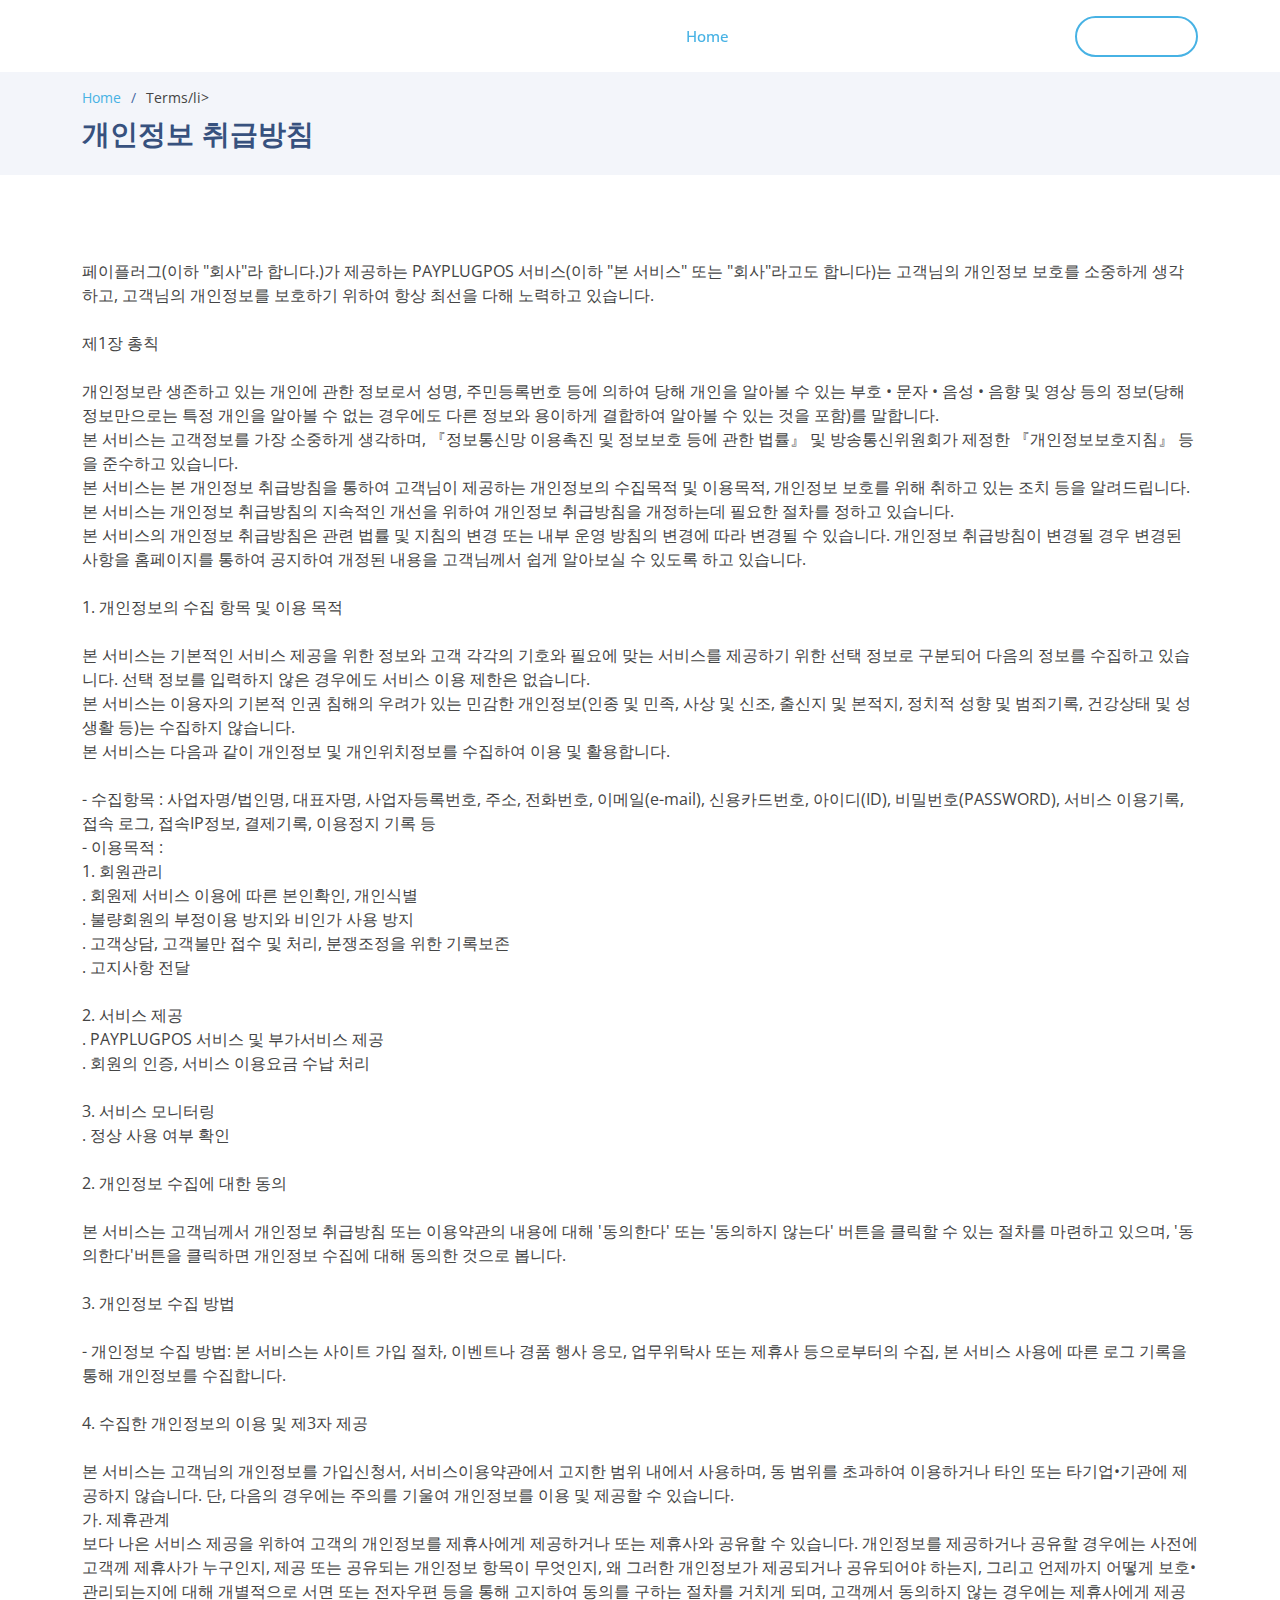
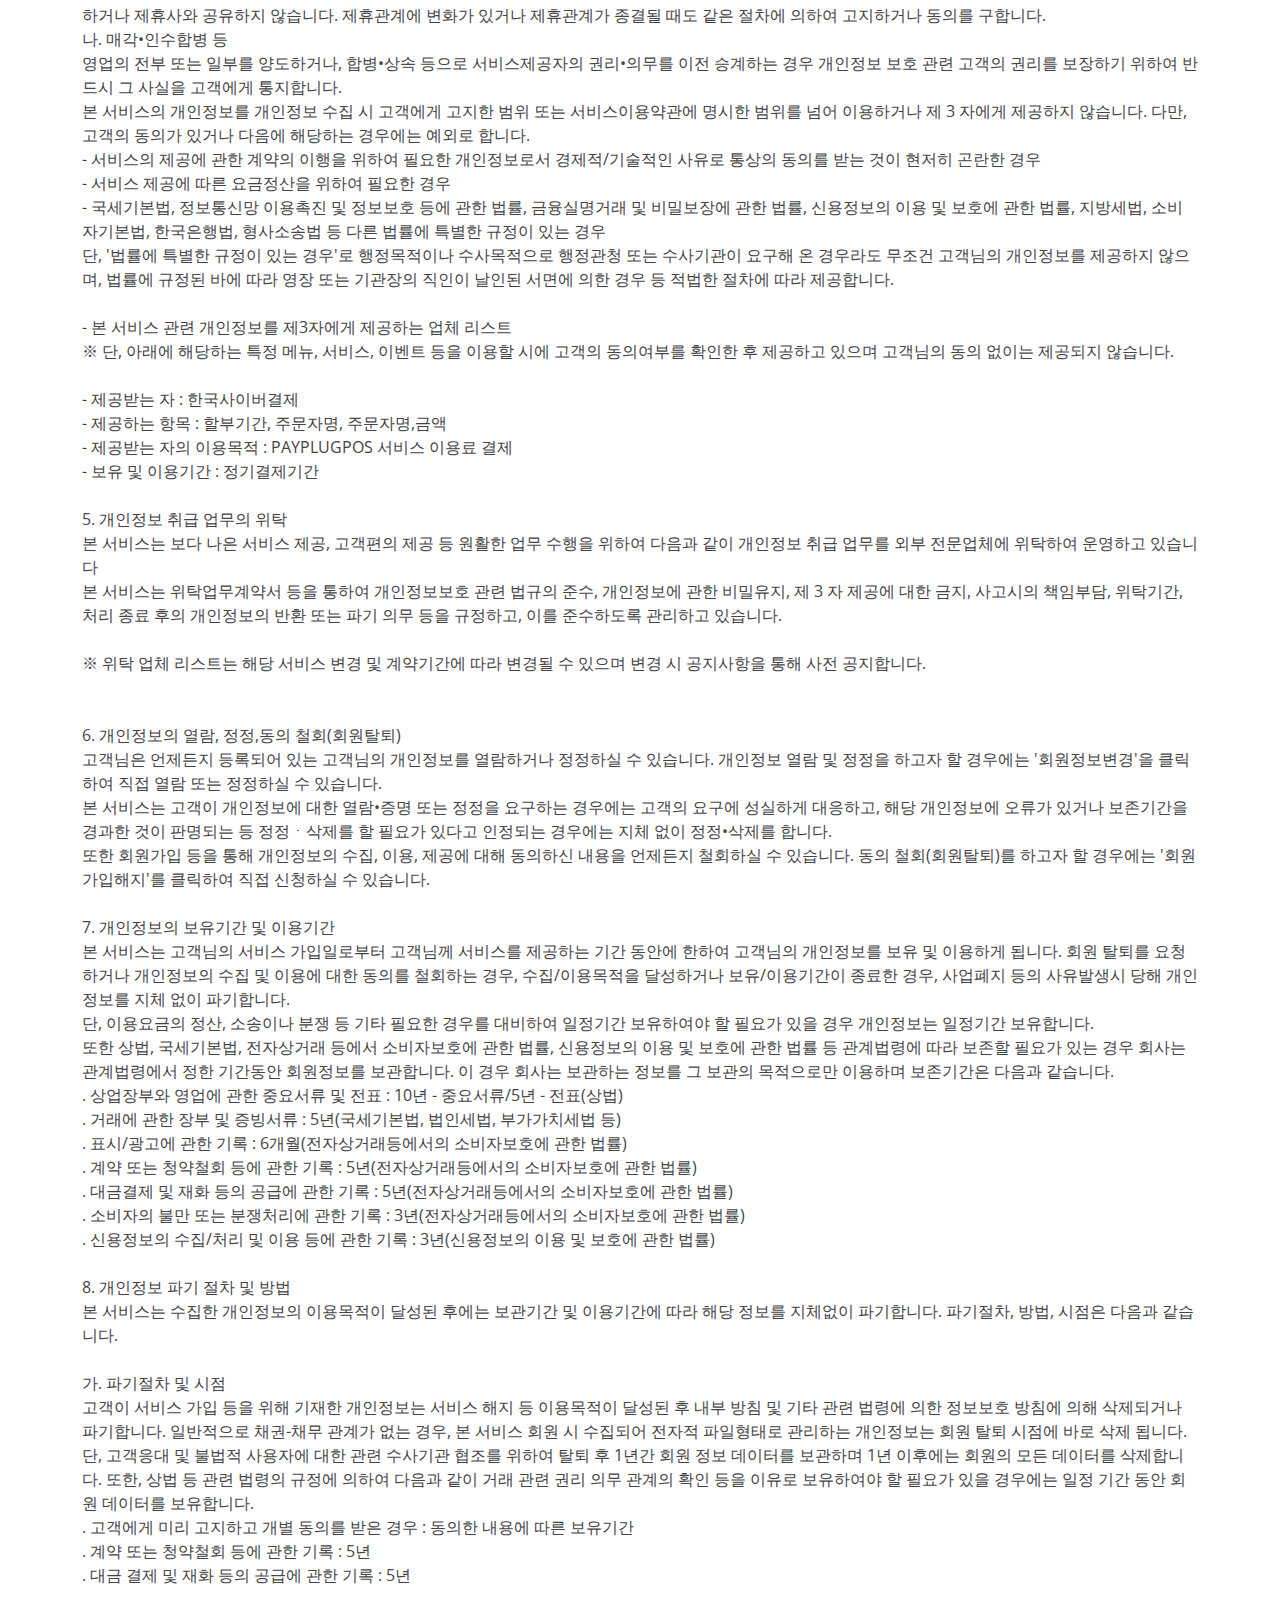
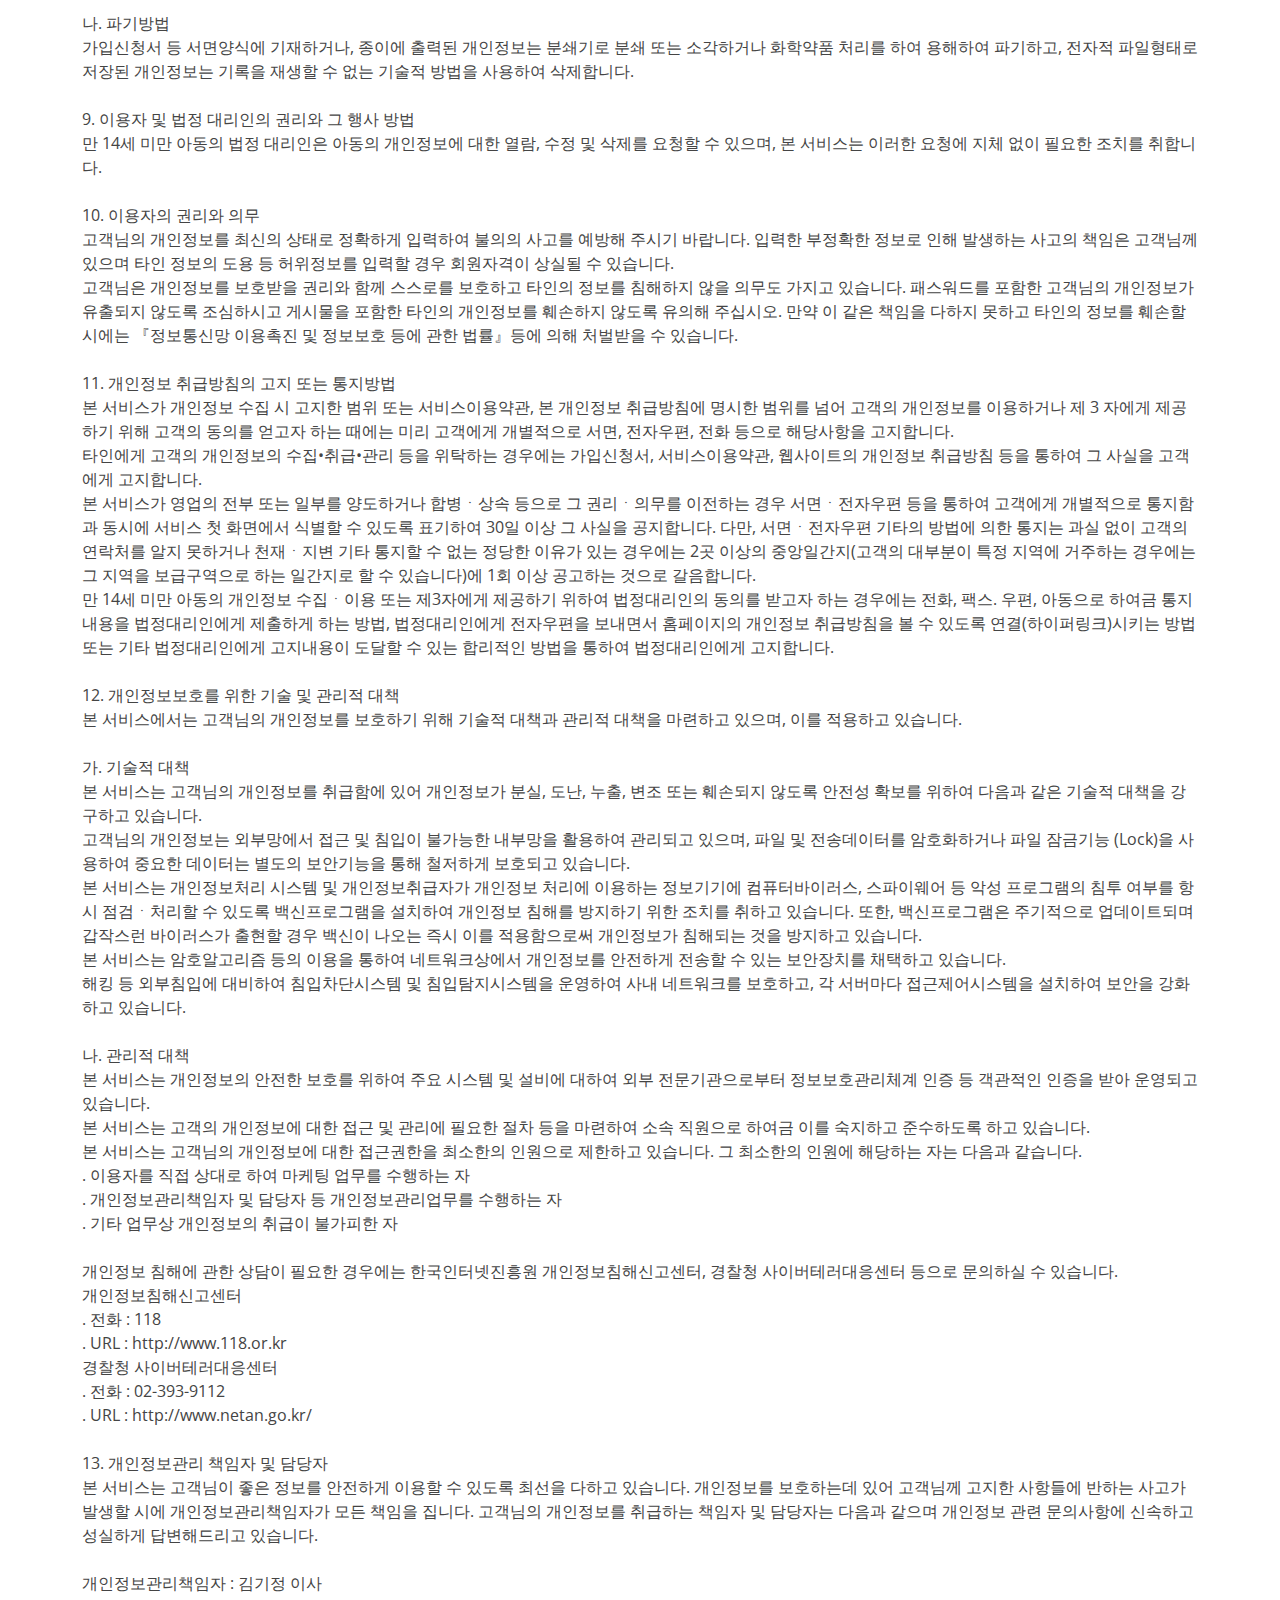
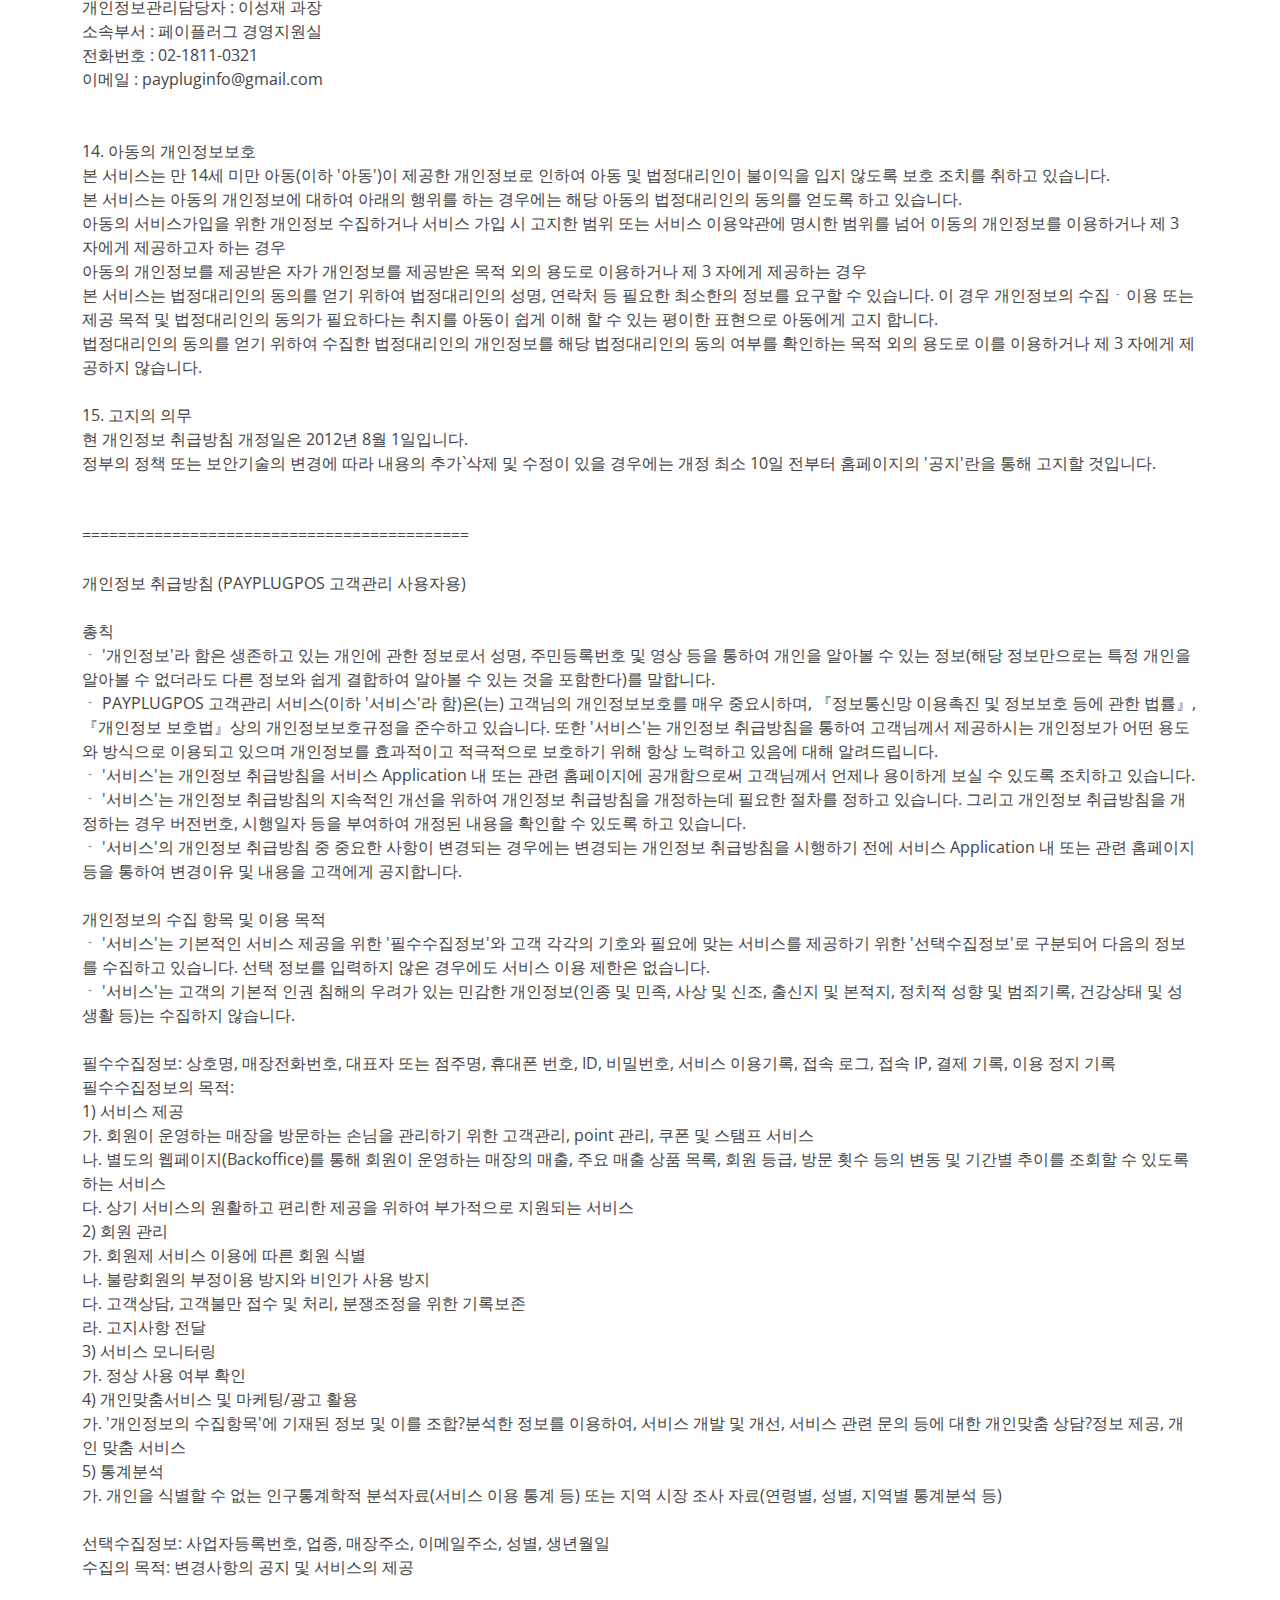
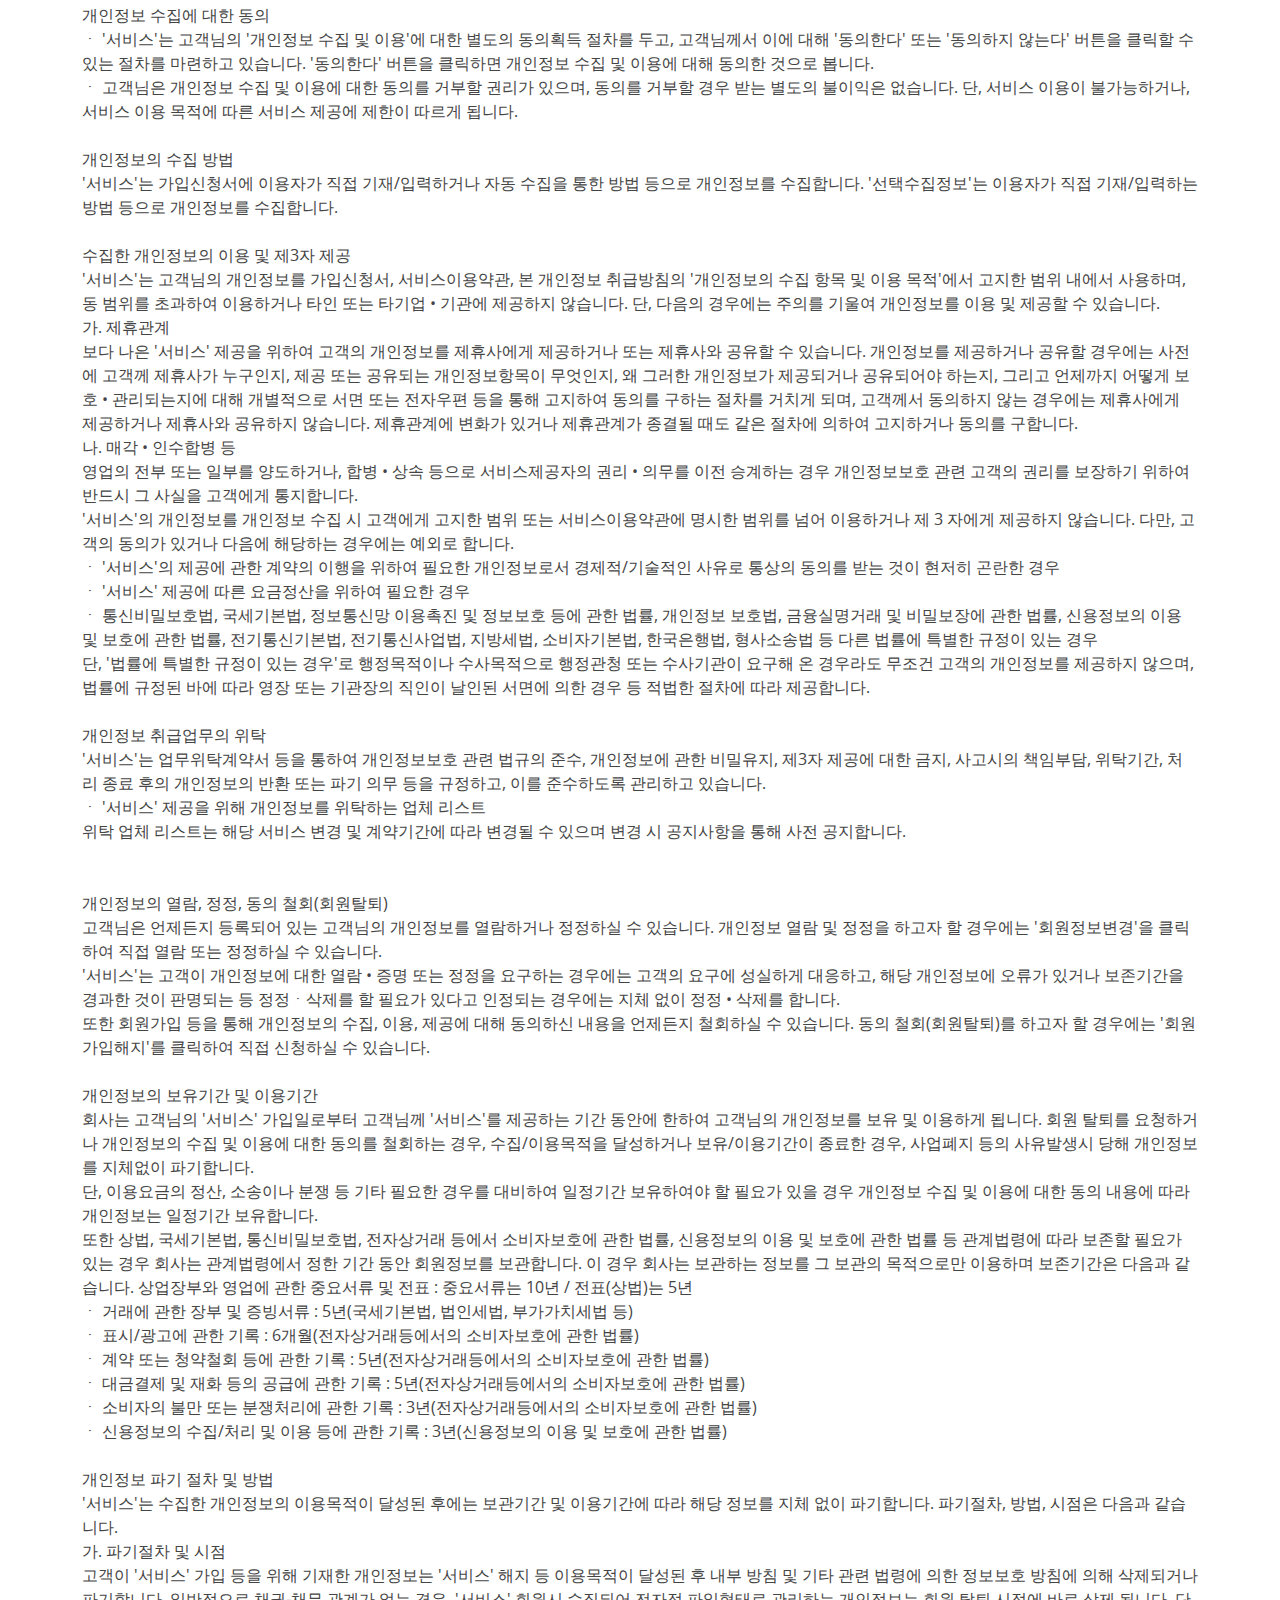
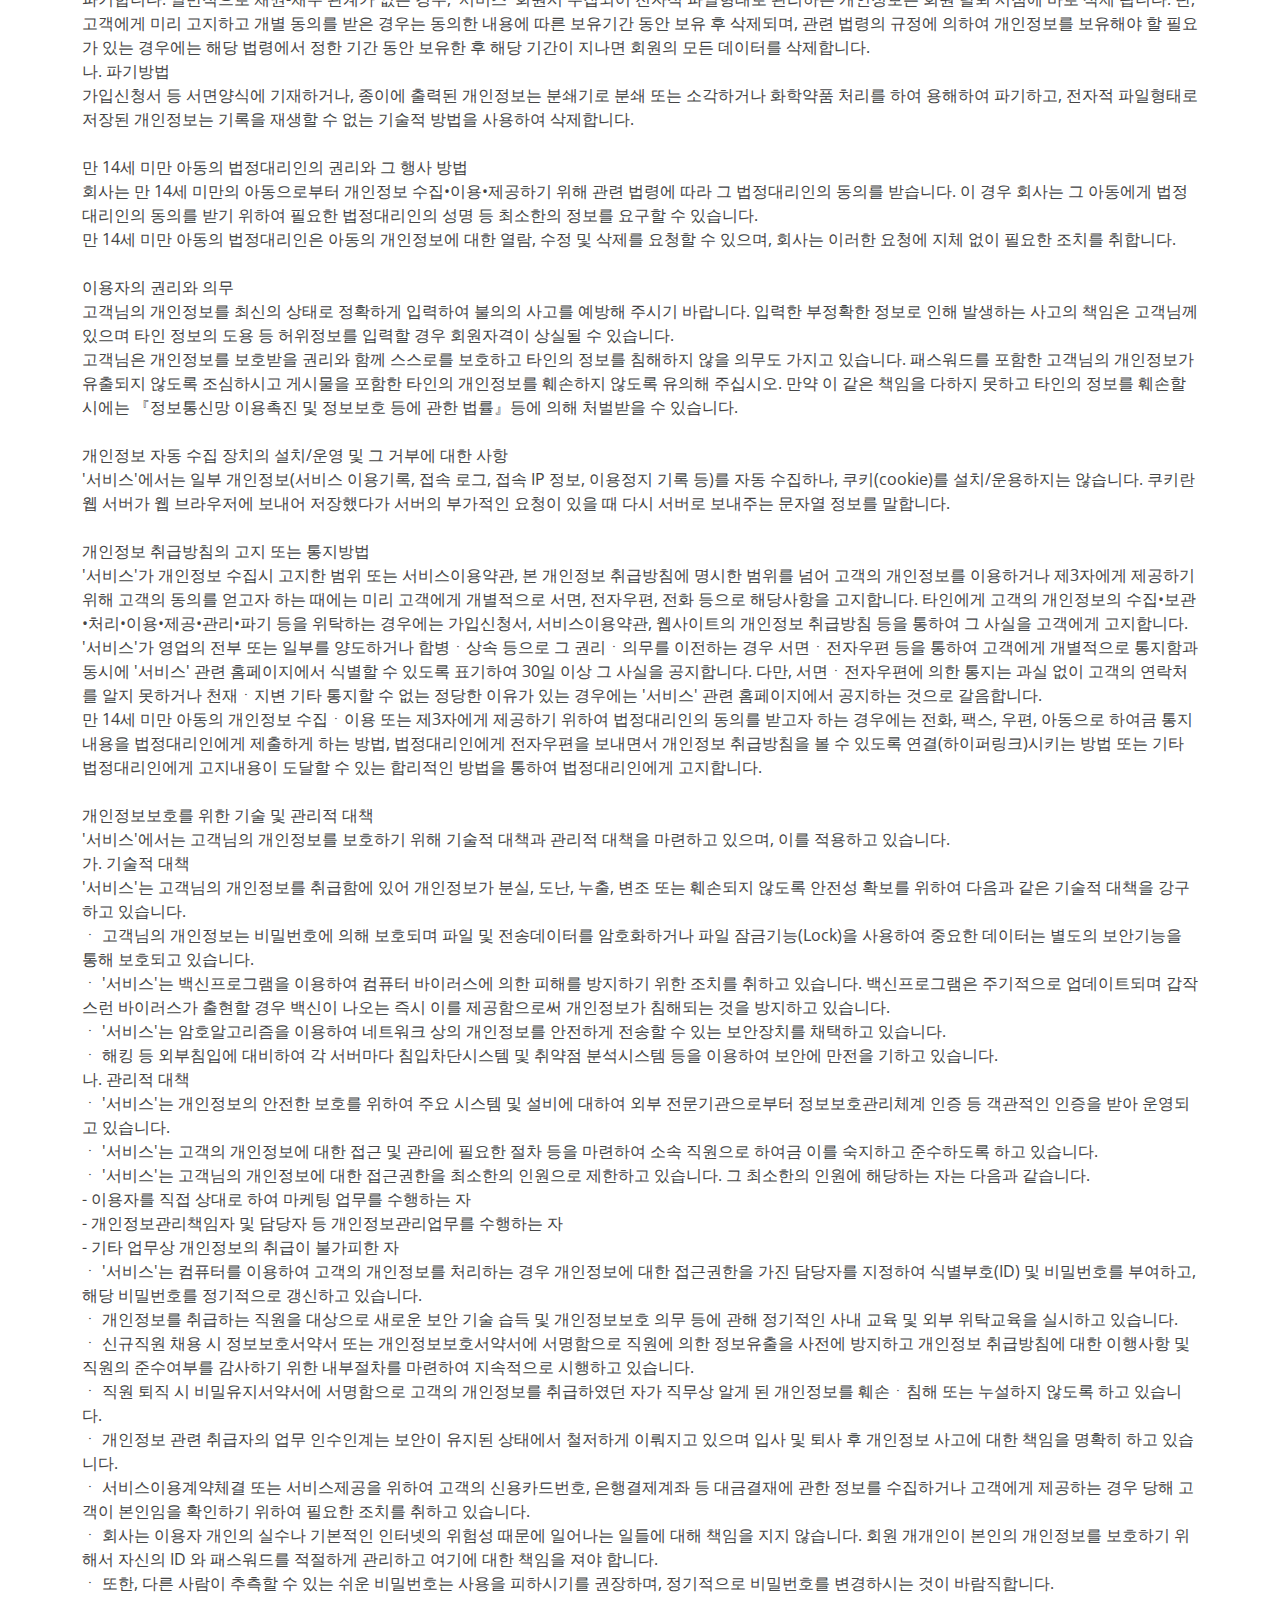
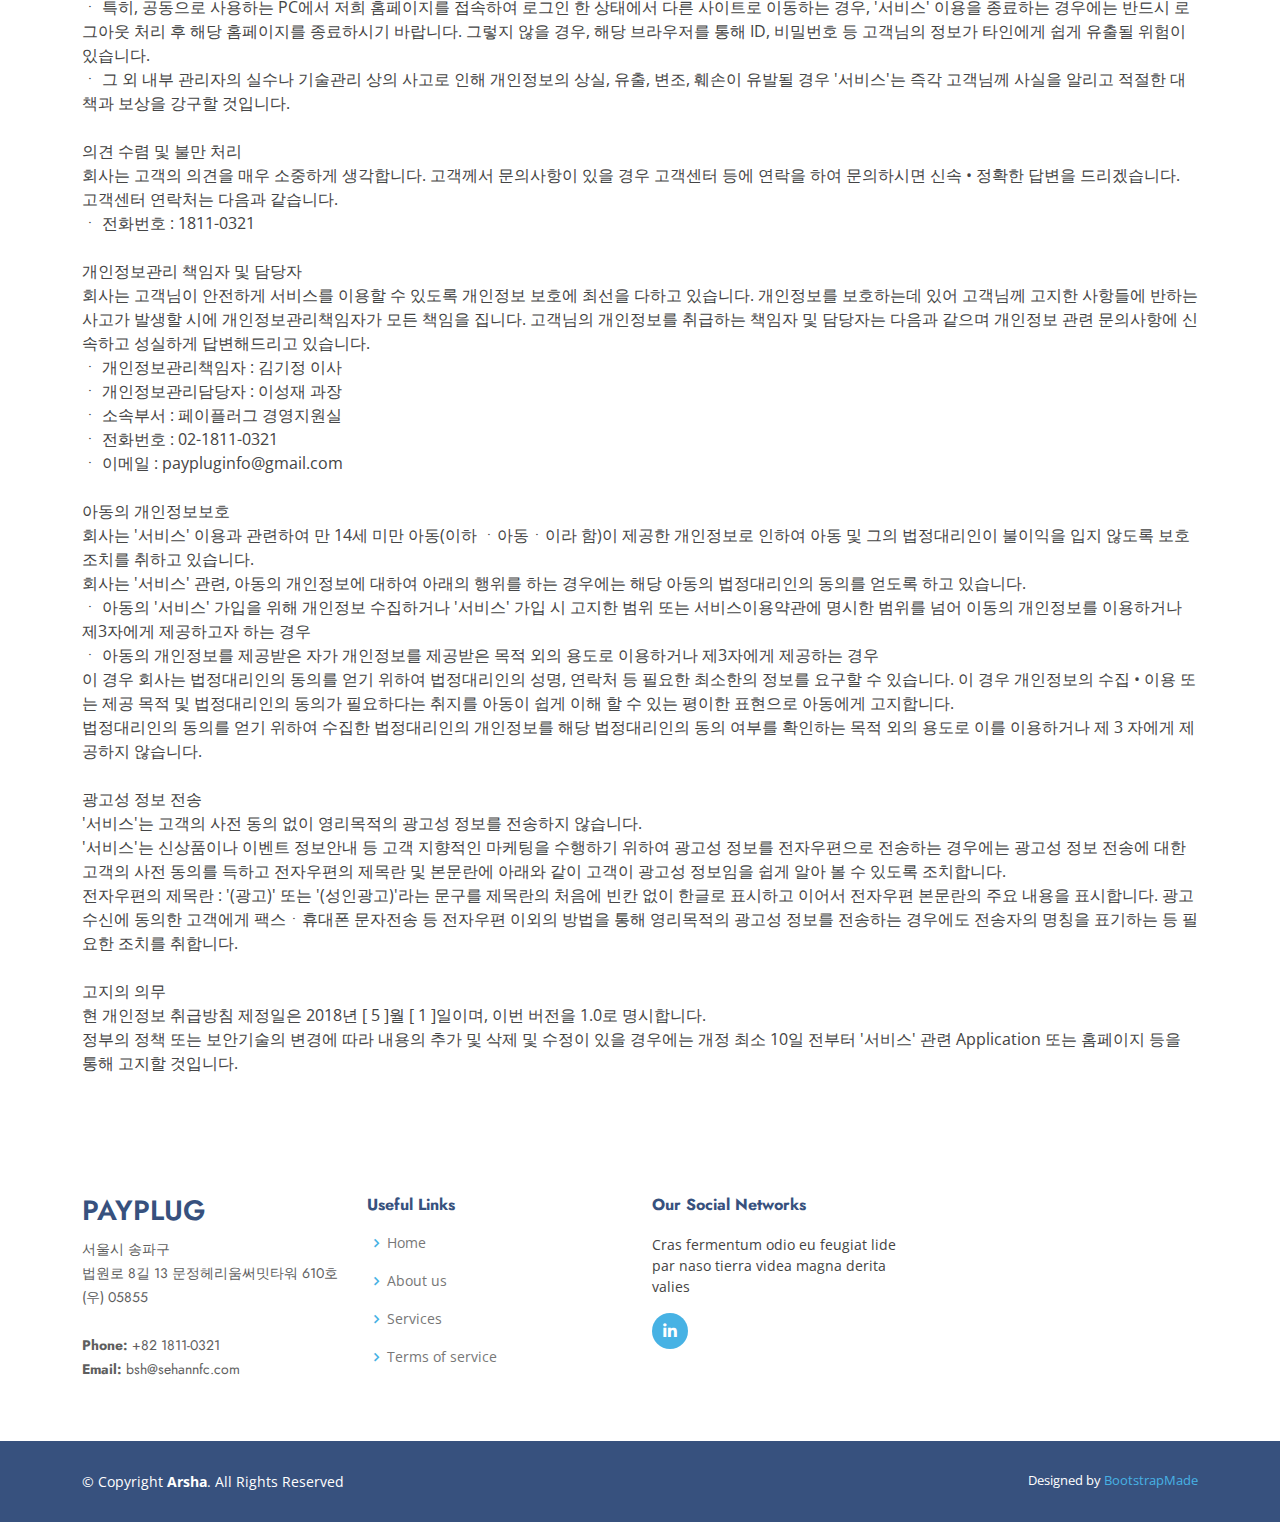
==== commit 9417197e: "Update terms.html" ====
--- a/terms.html
+++ b/terms.html
@@ -87,9 +87,9 @@
 
         <ol>
           <li><a href="index.html">Home</a></li>
-          <li>Inner Page</li>
+          <li>Terms/li>
         </ol>
-        <h2>Inner Page</h2>
+        <h2>개인정보 취급방침</h2>
 
       </div>
     </section><!-- End Breadcrumbs -->
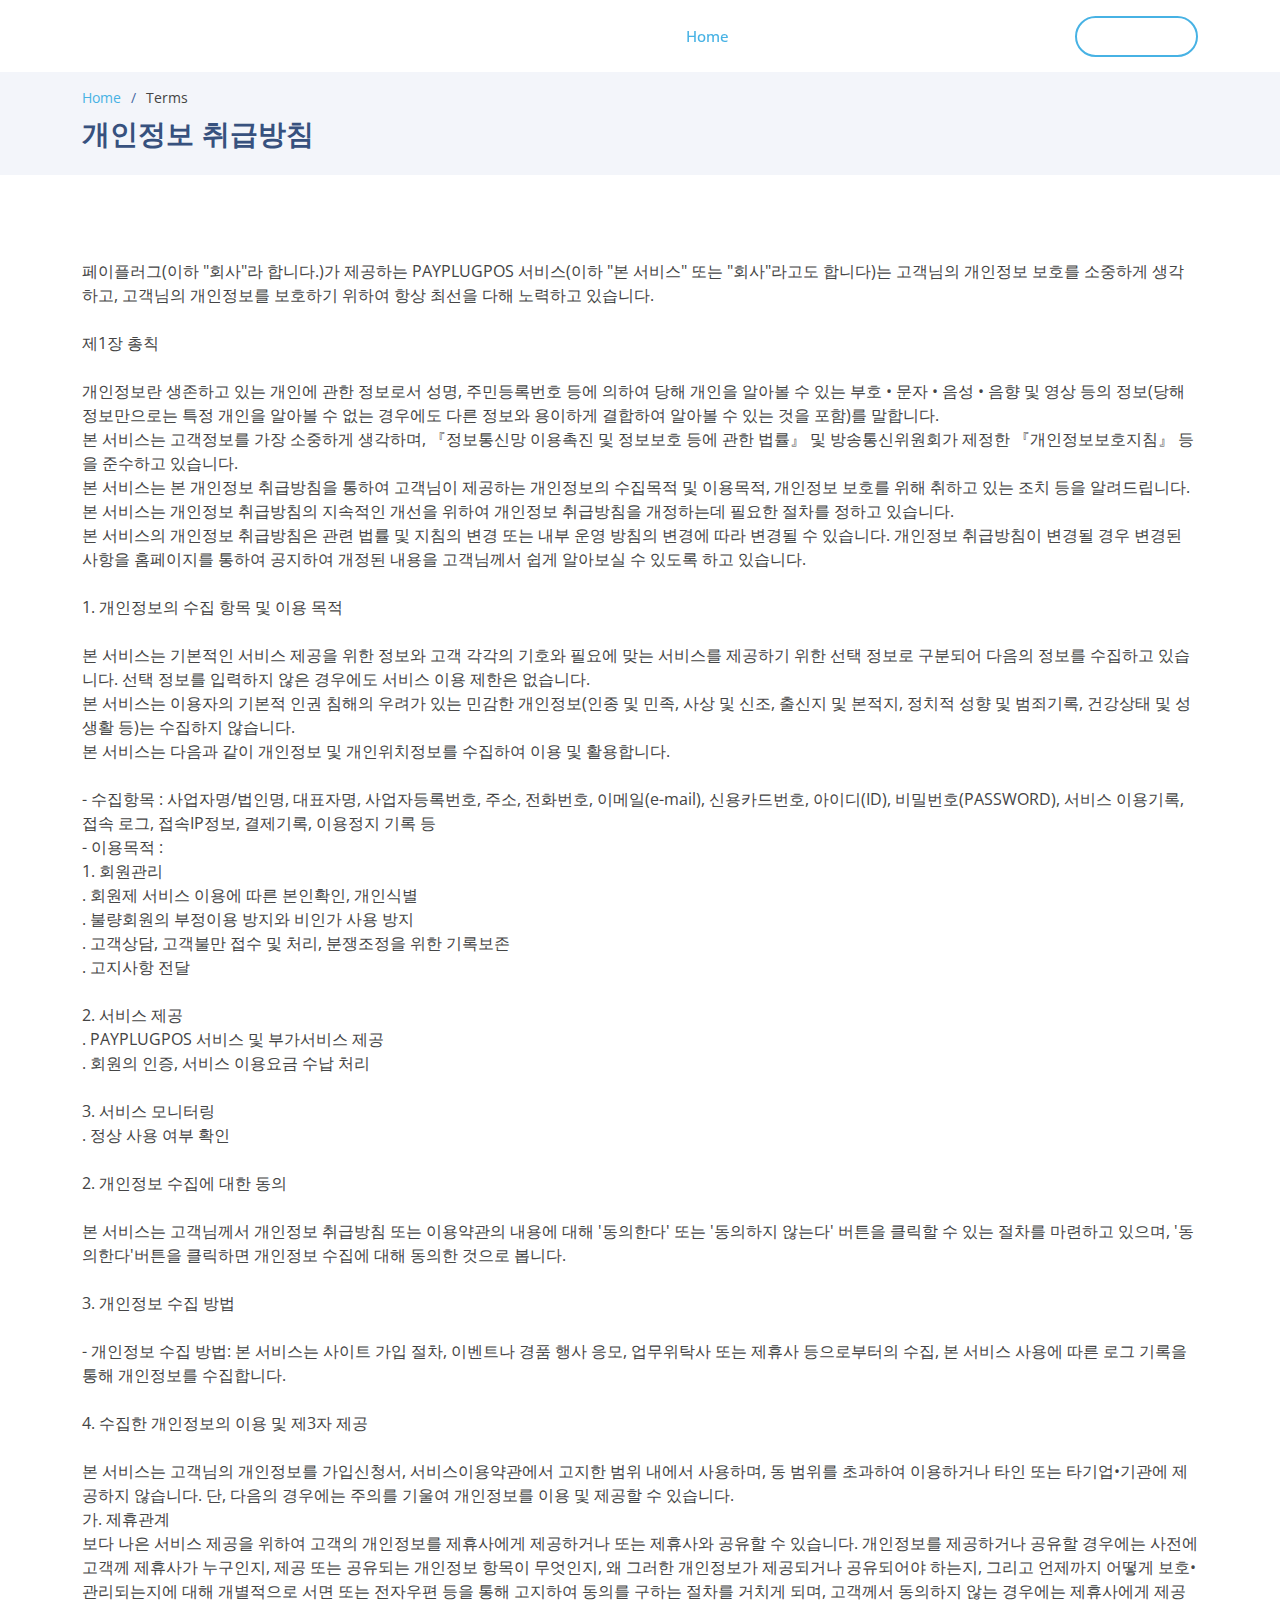
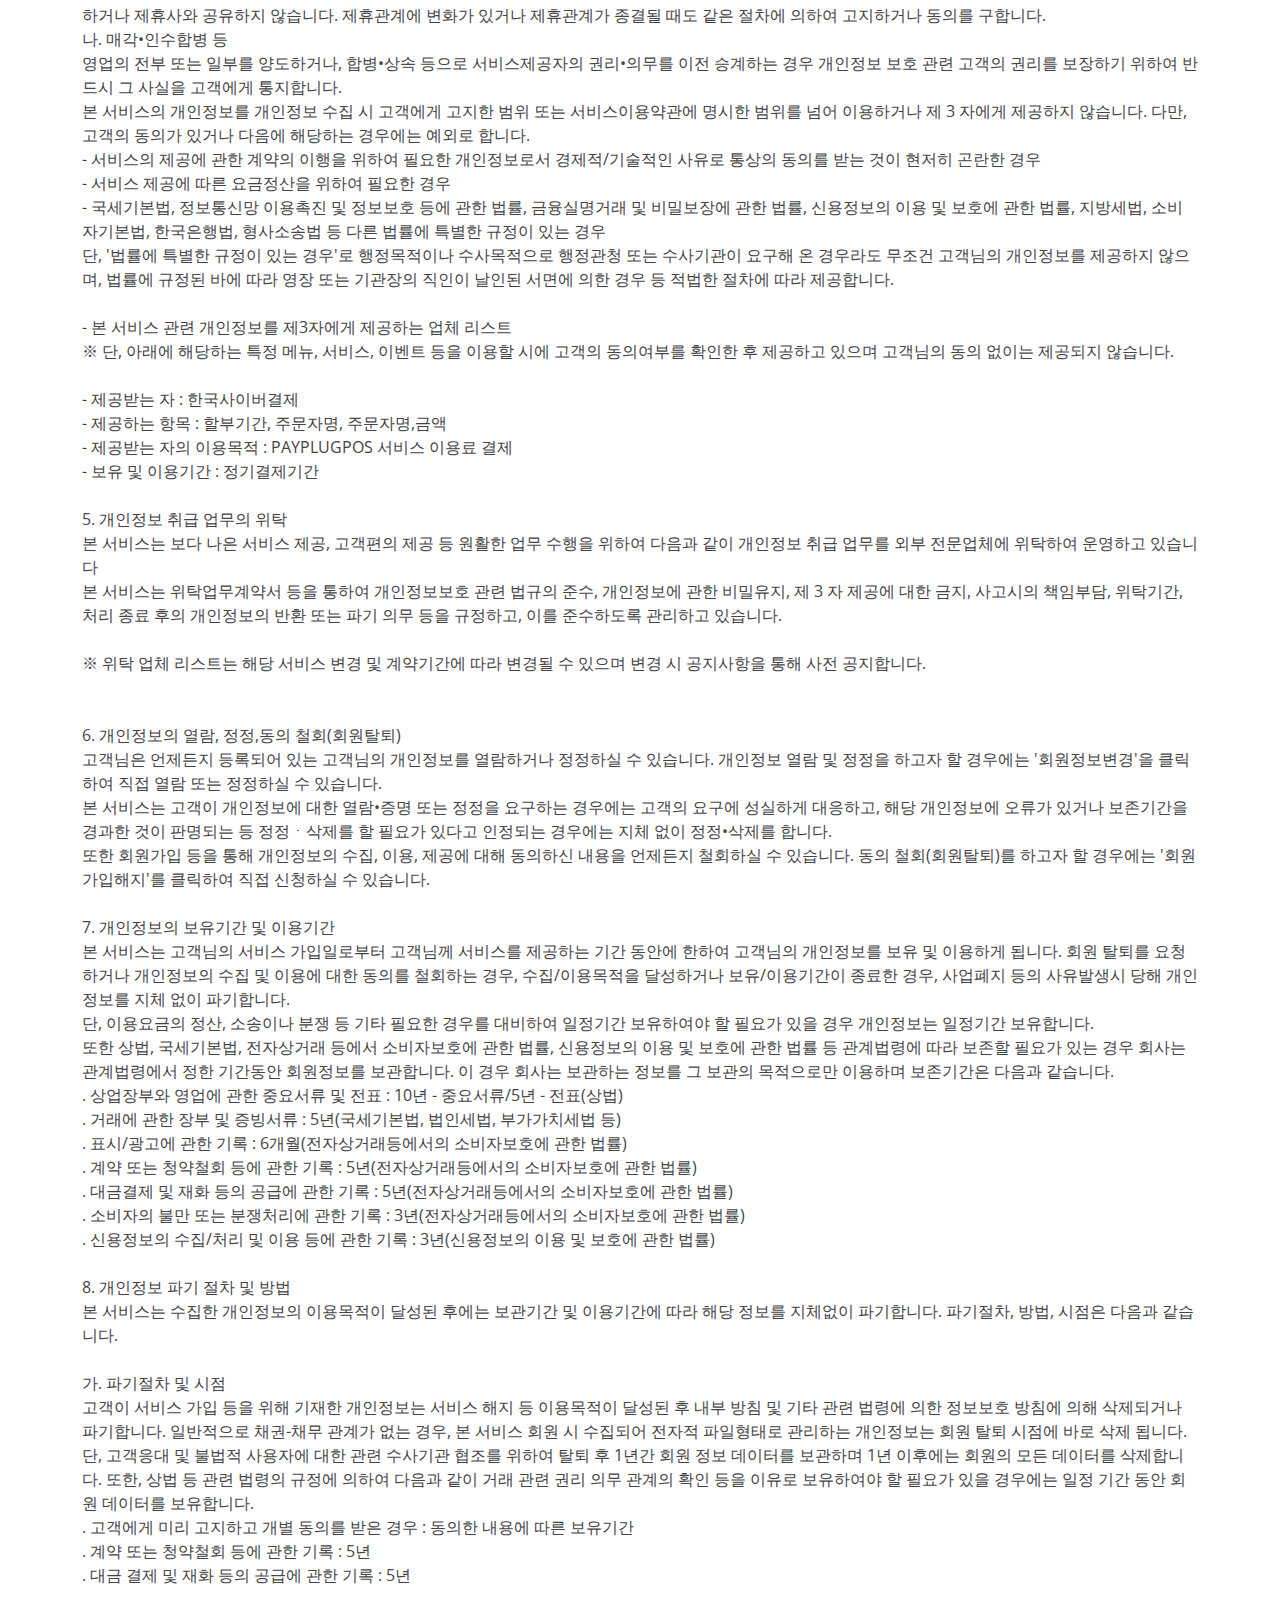
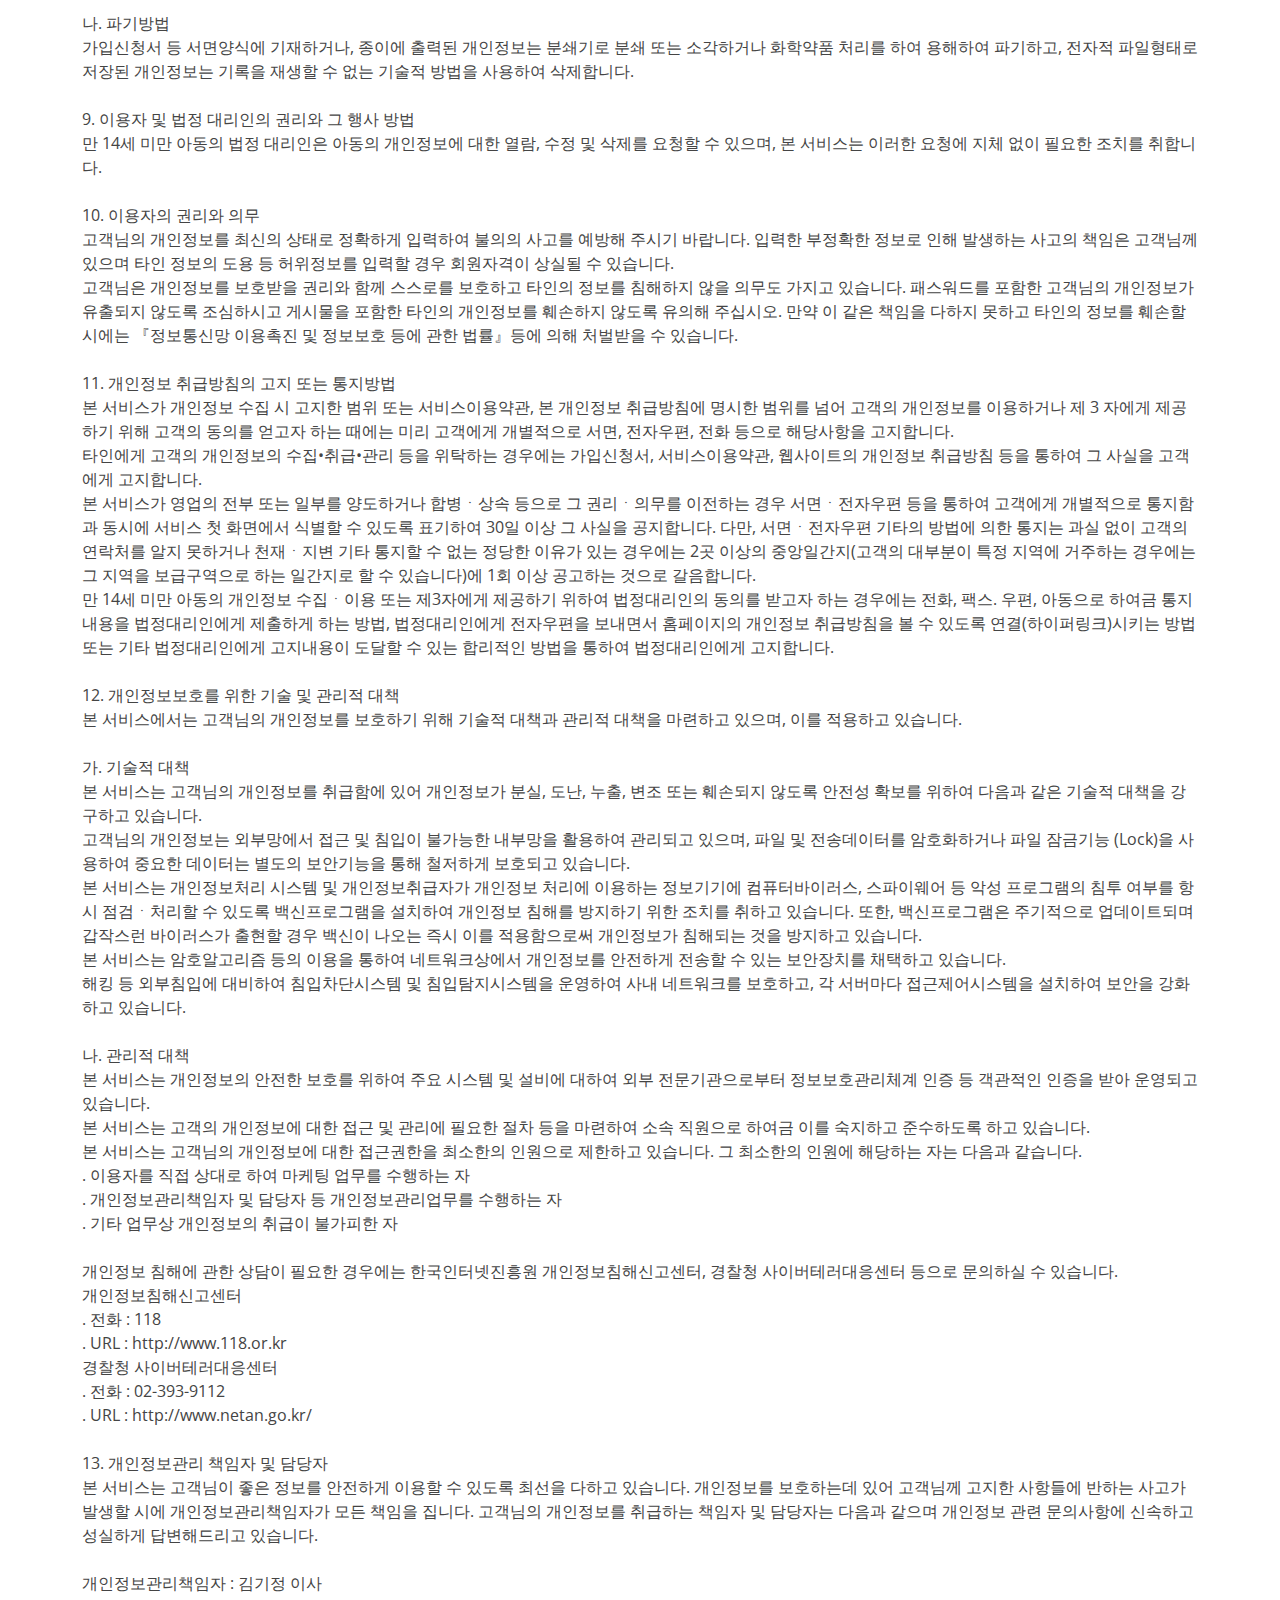
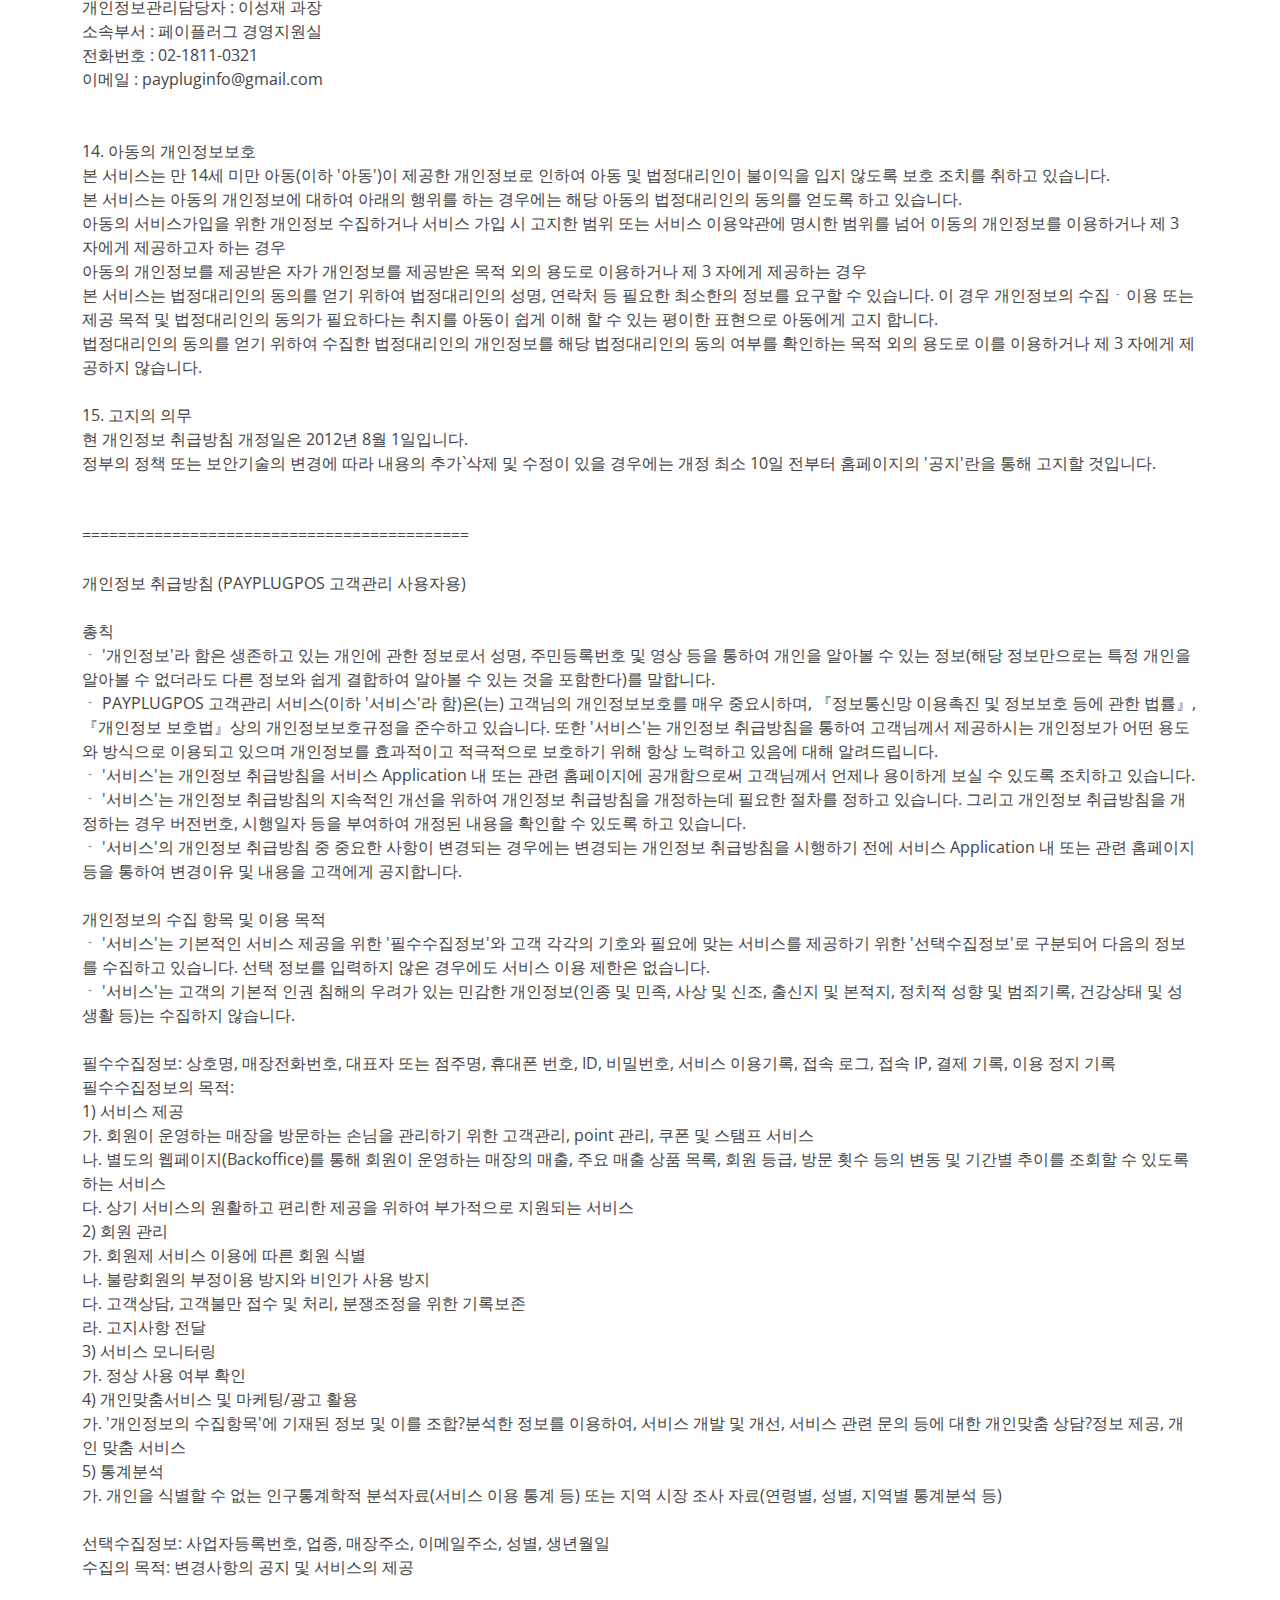
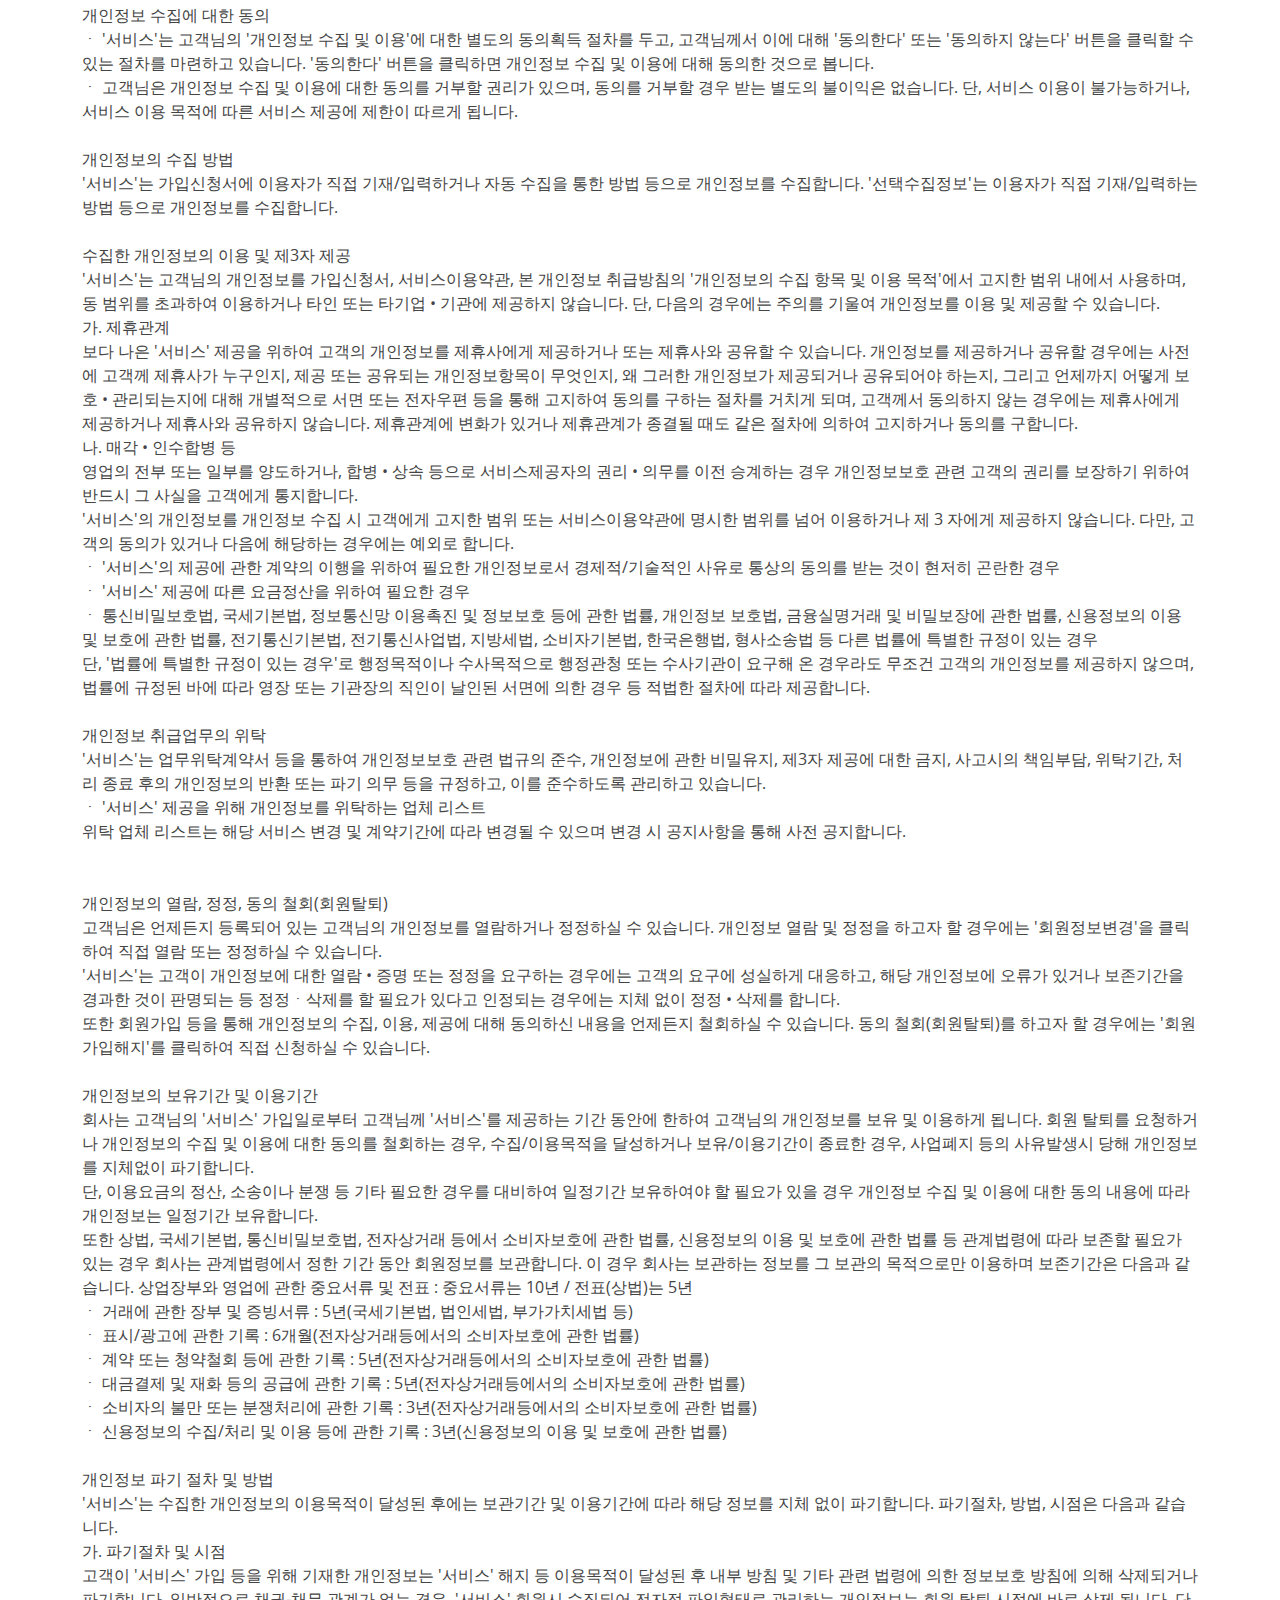
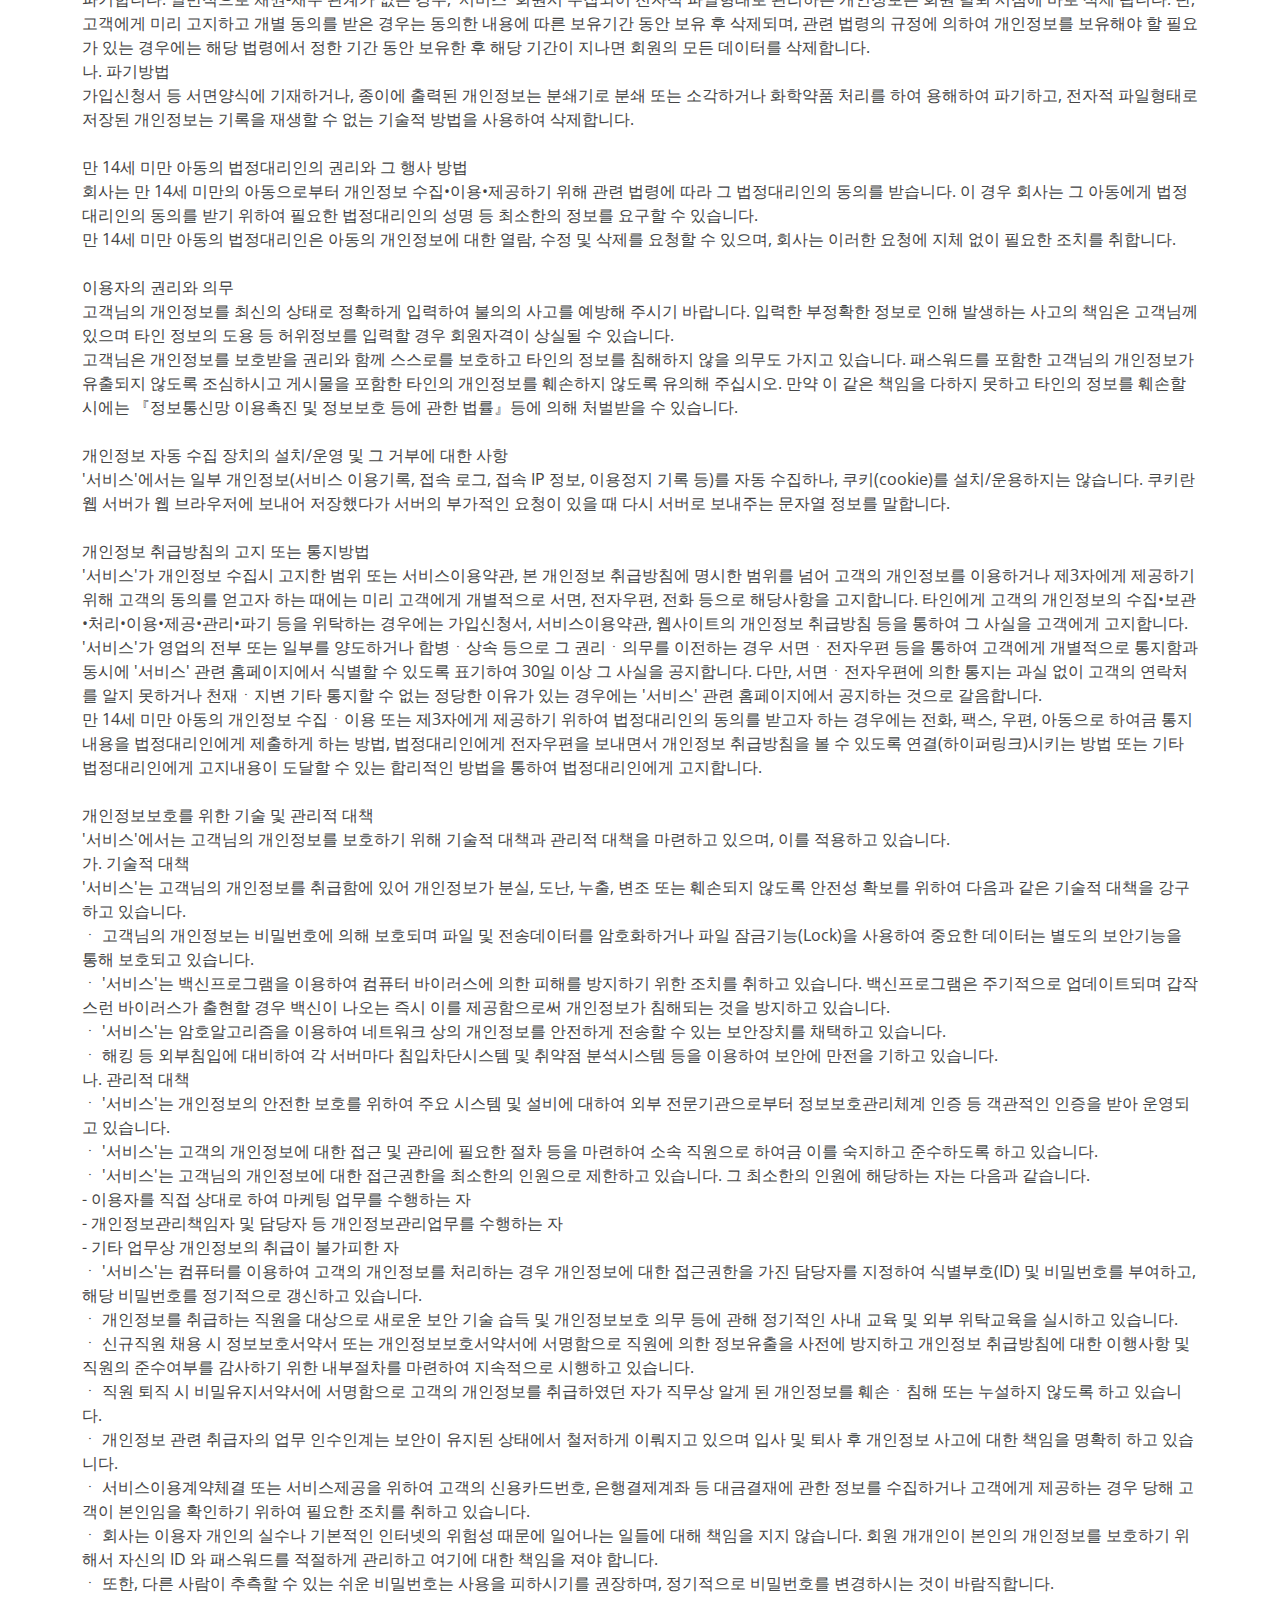
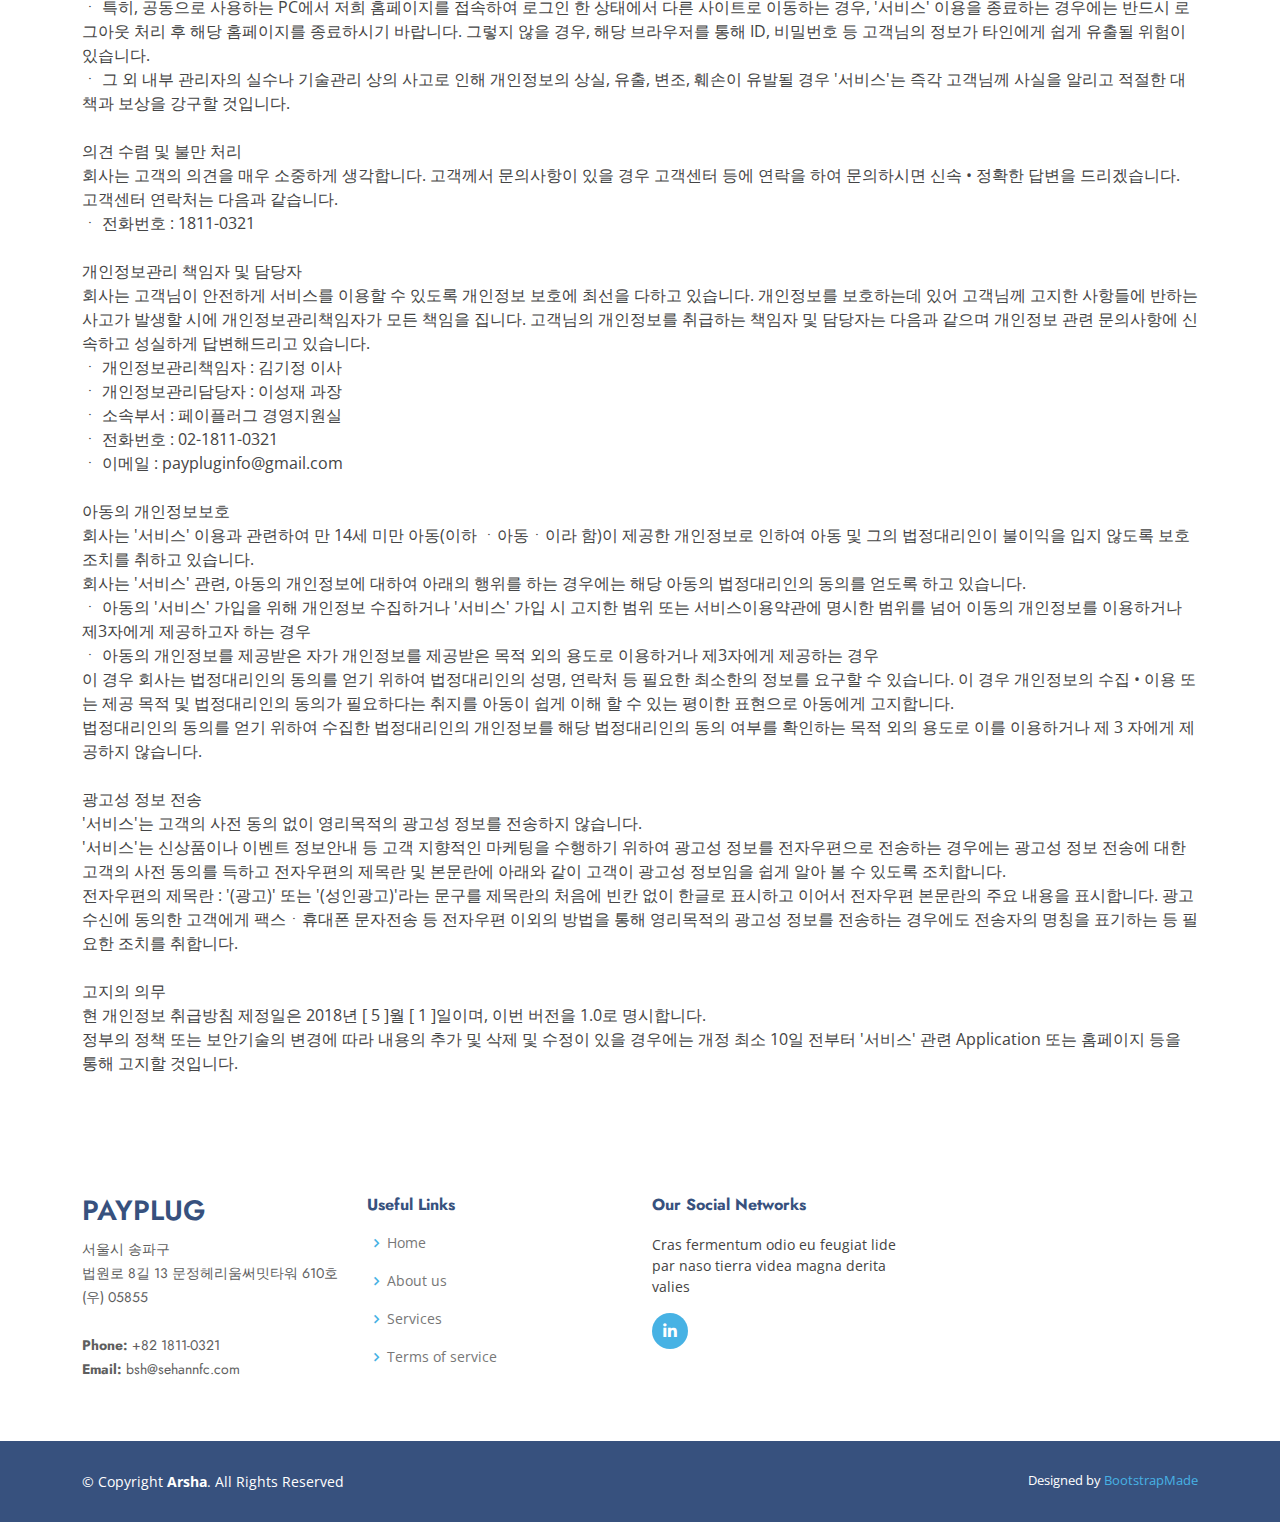
==== commit fd0b6773: "modify error" ====
--- a/terms.html
+++ b/terms.html
@@ -87,7 +87,7 @@
 
         <ol>
           <li><a href="index.html">Home</a></li>
-          <li>Terms/li>
+          <li>Terms</li>
         </ol>
         <h2>개인정보 취급방침</h2>
 
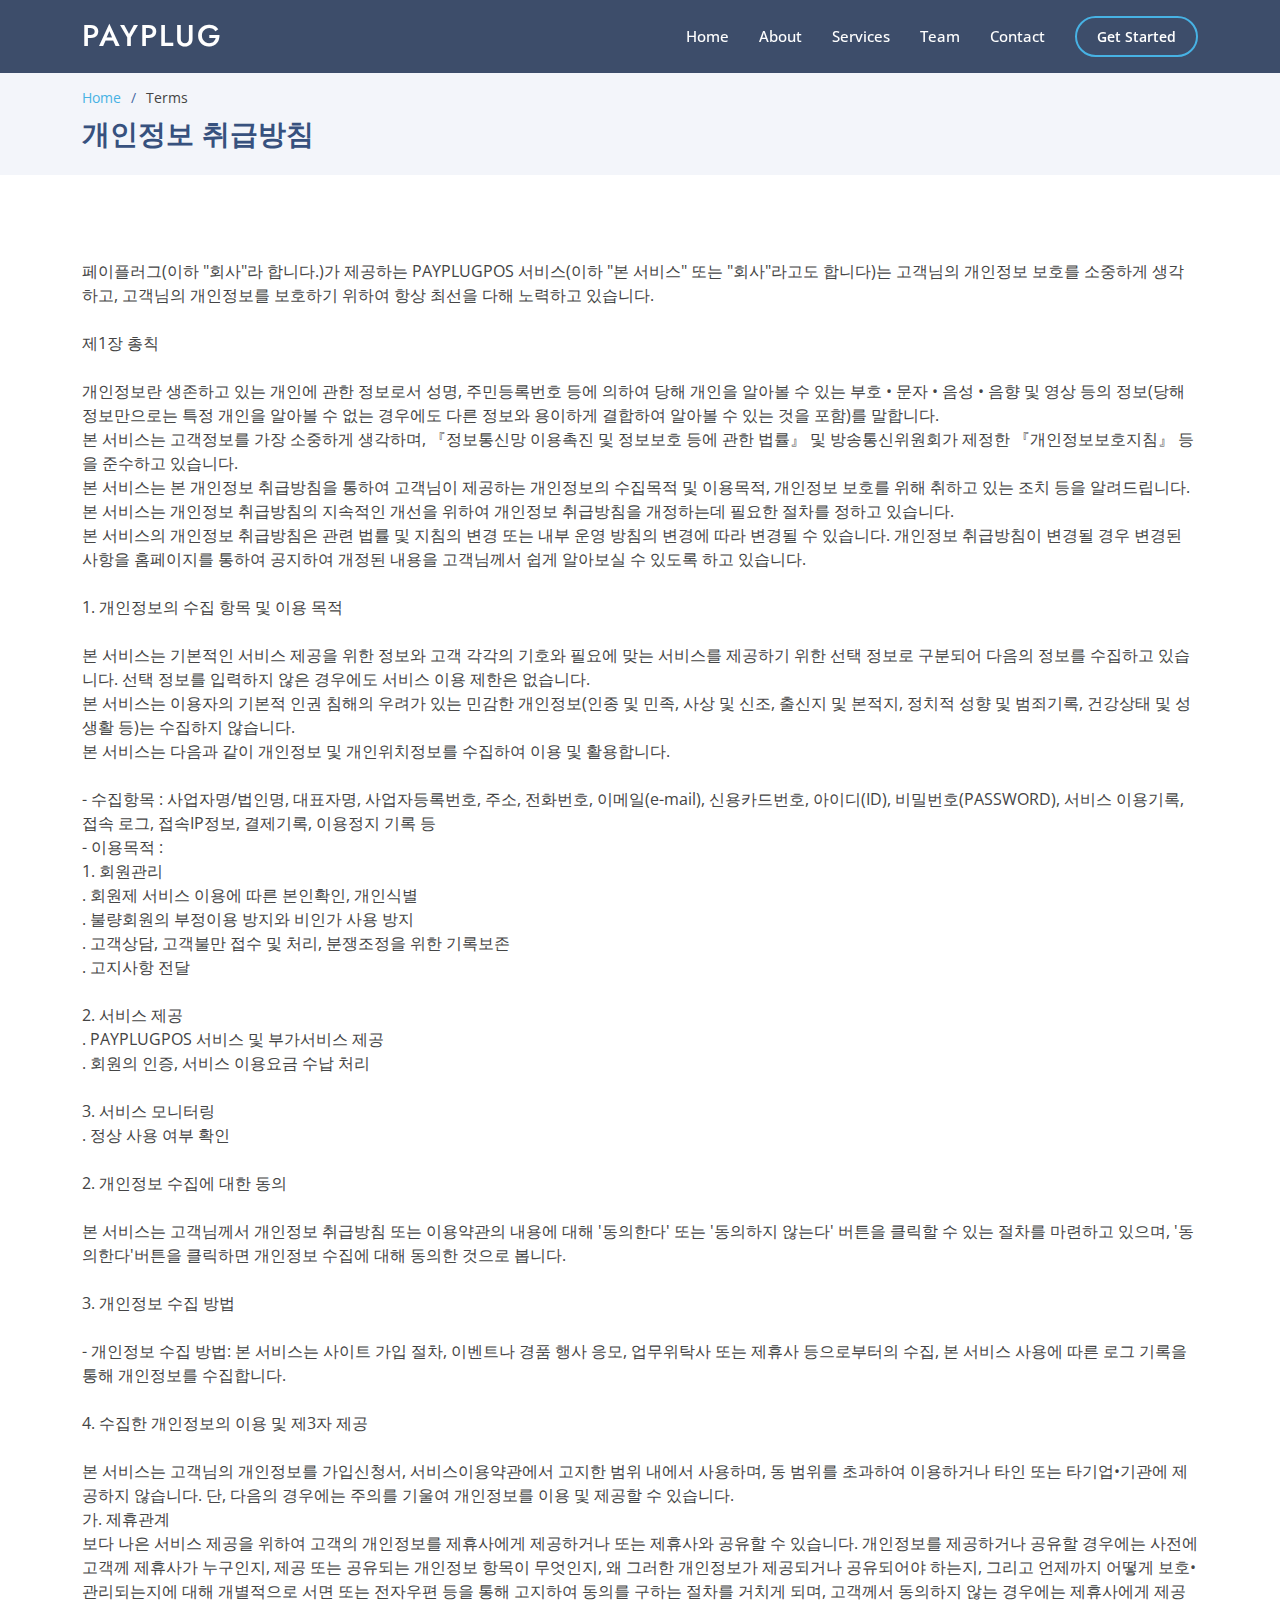
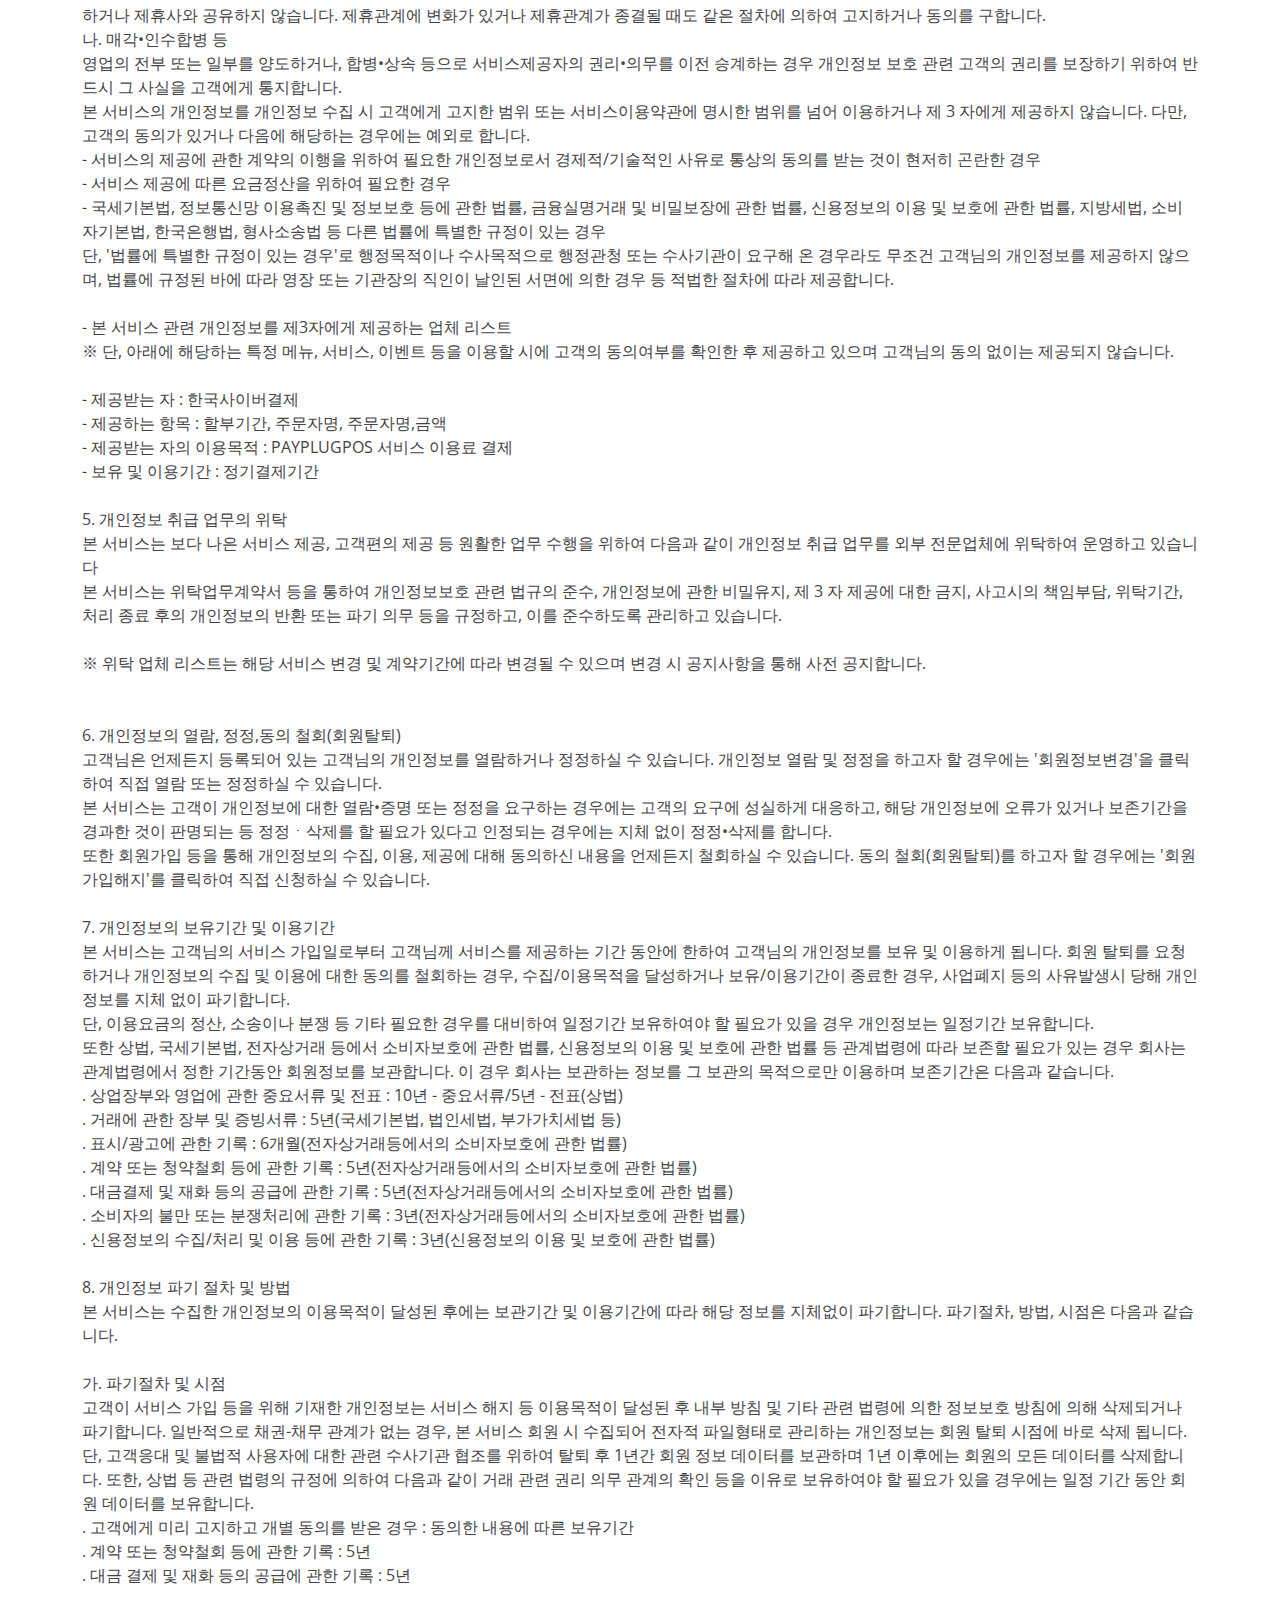
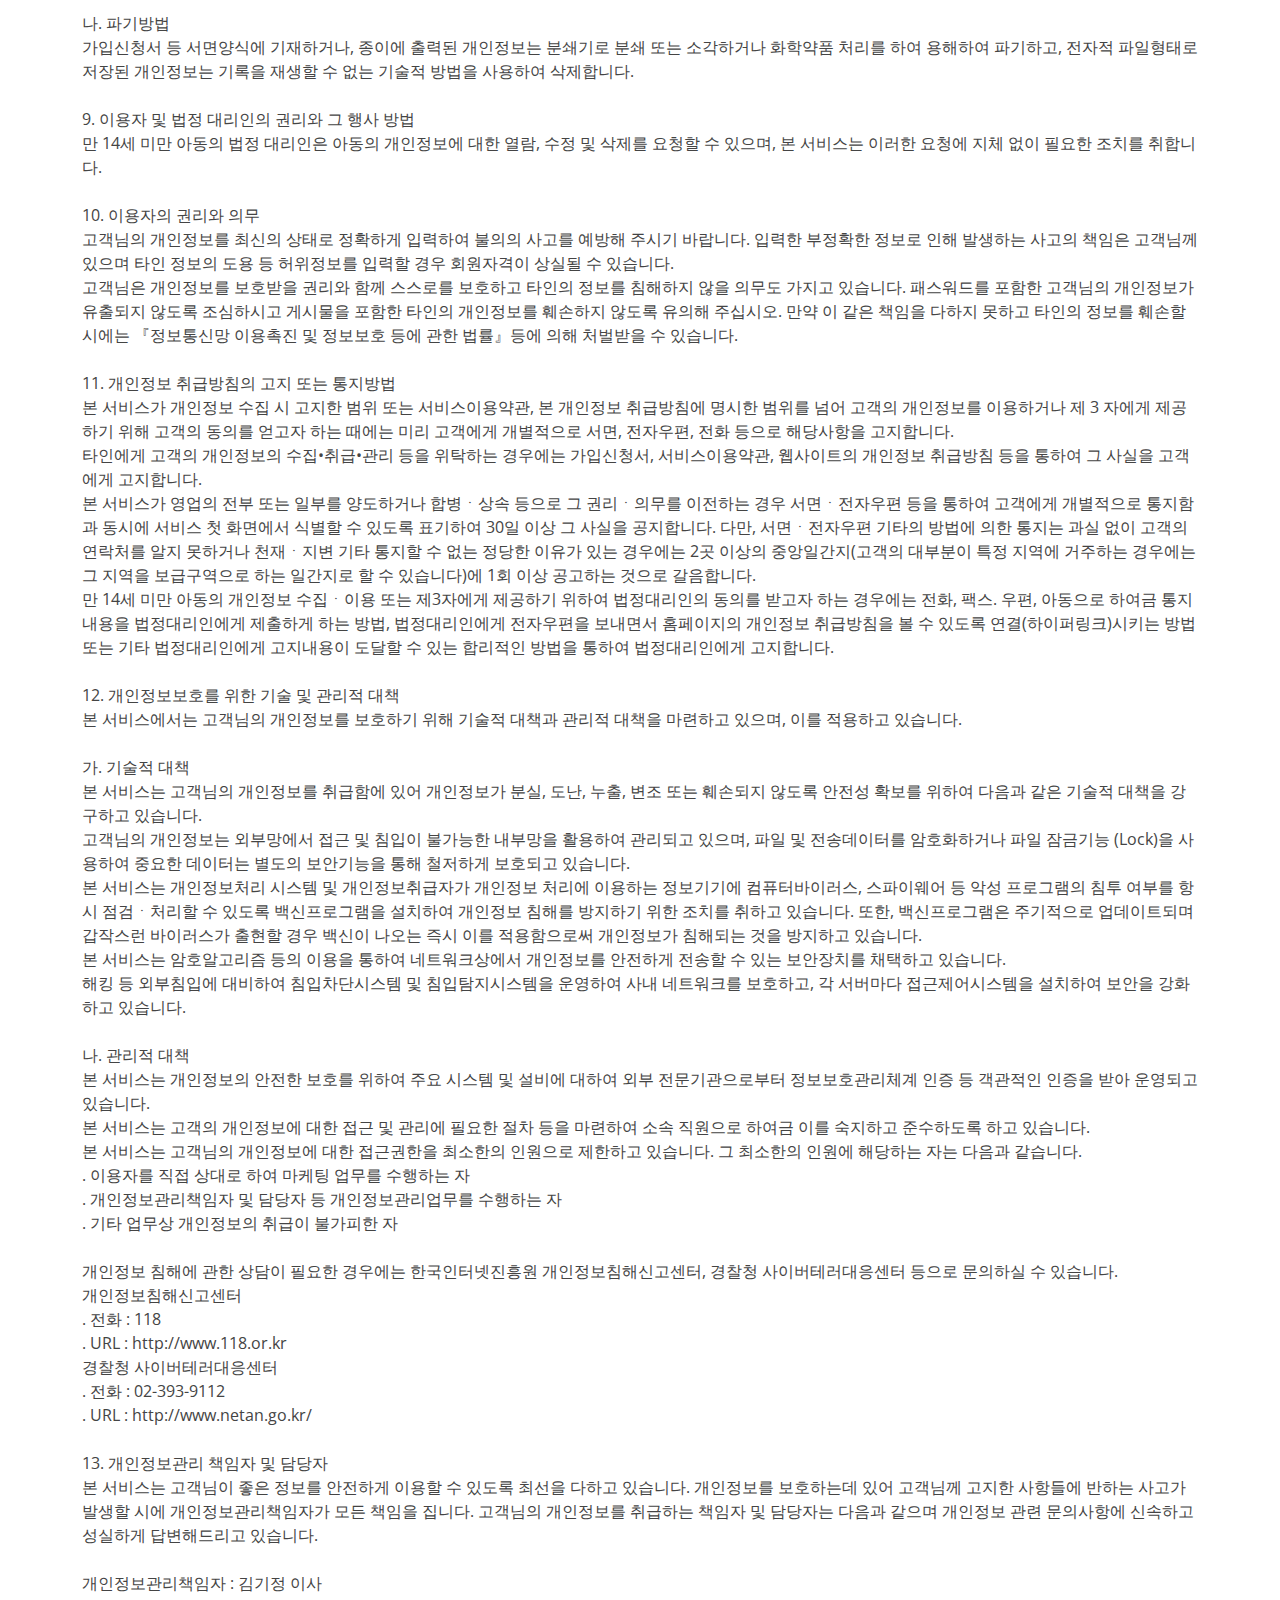
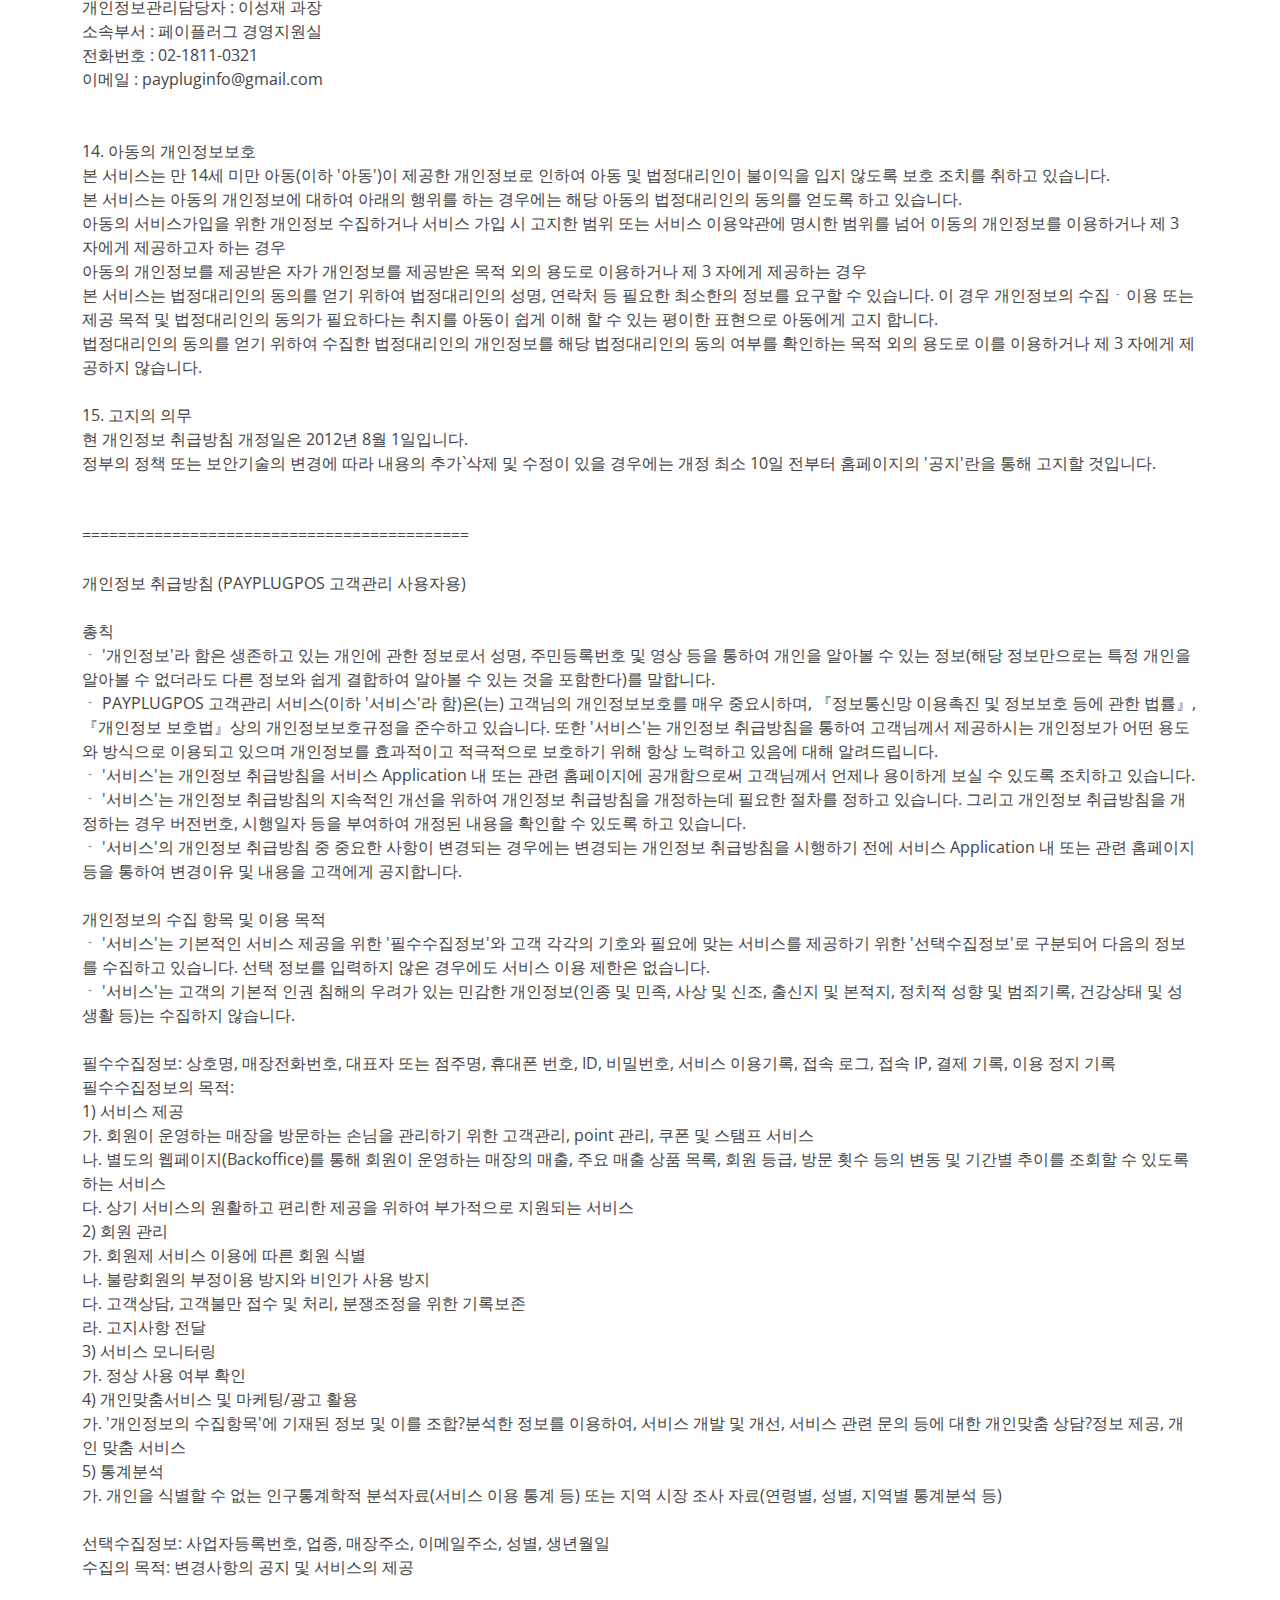
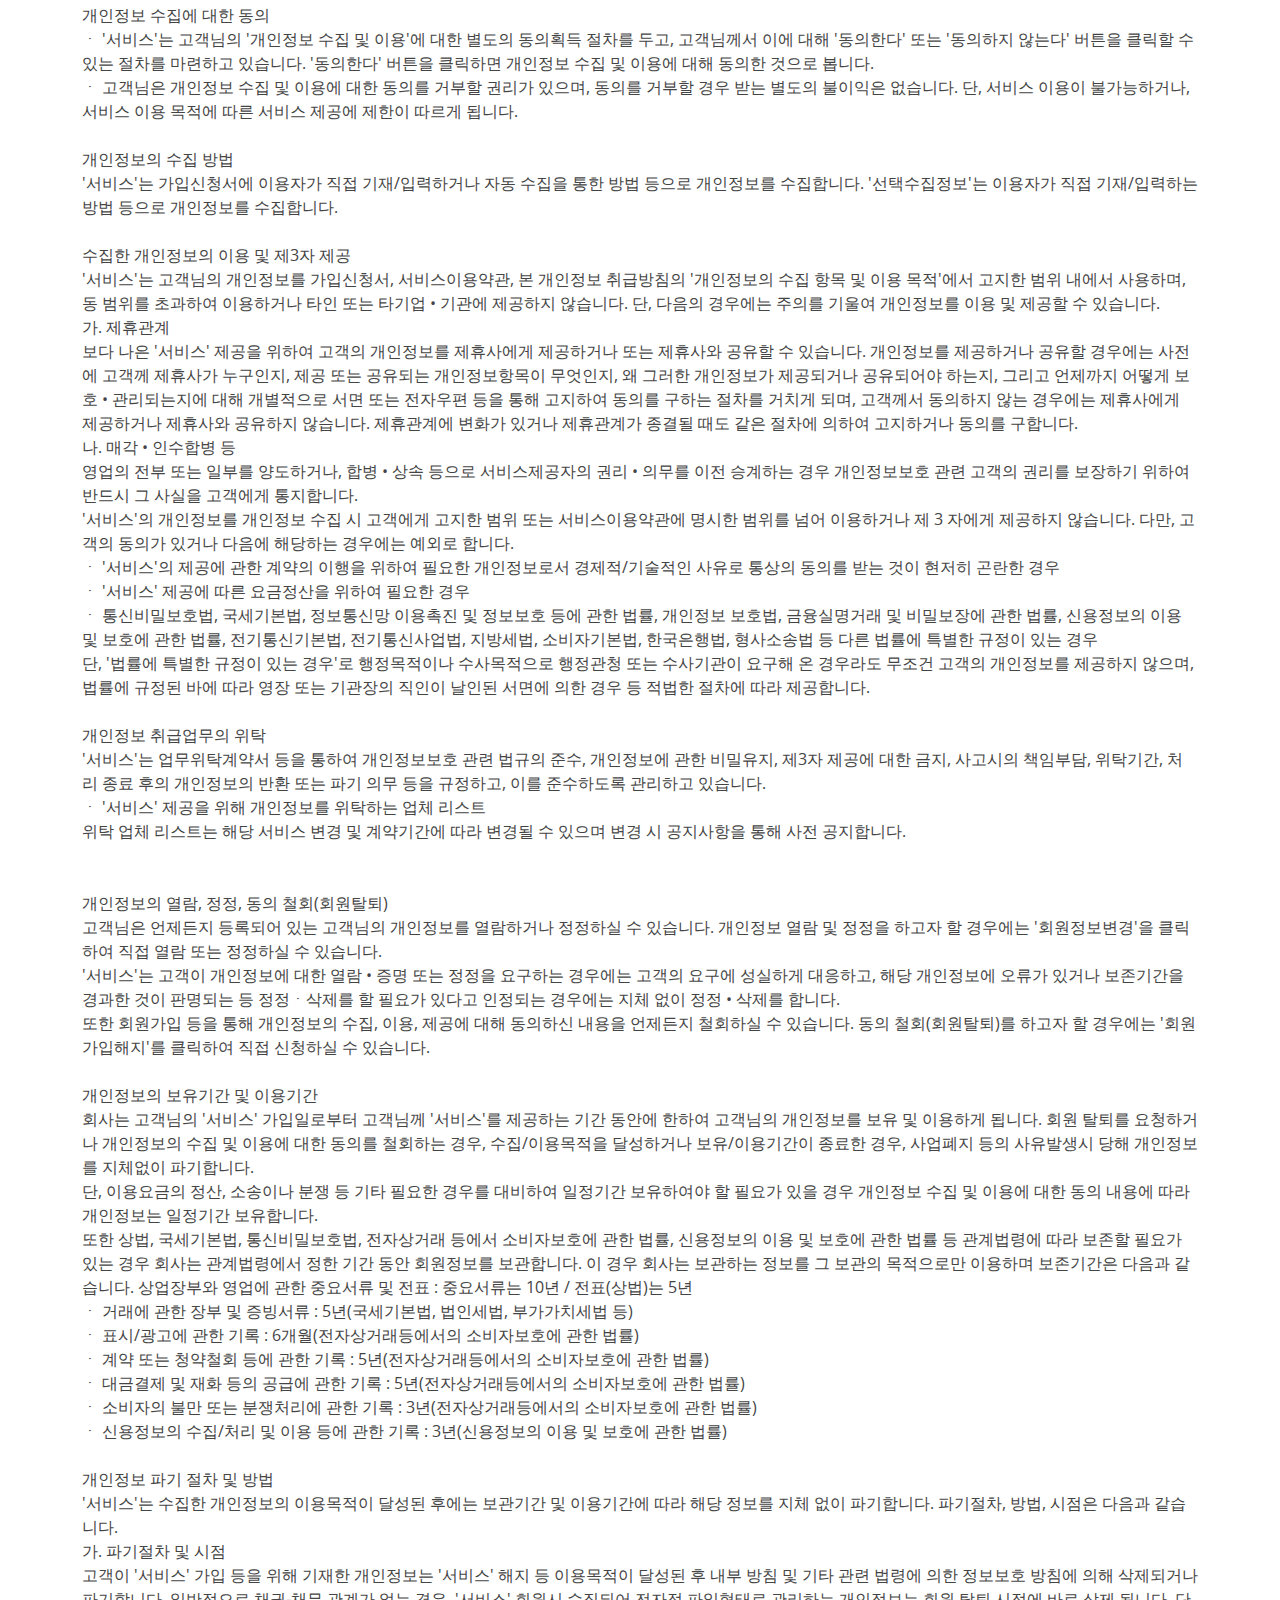
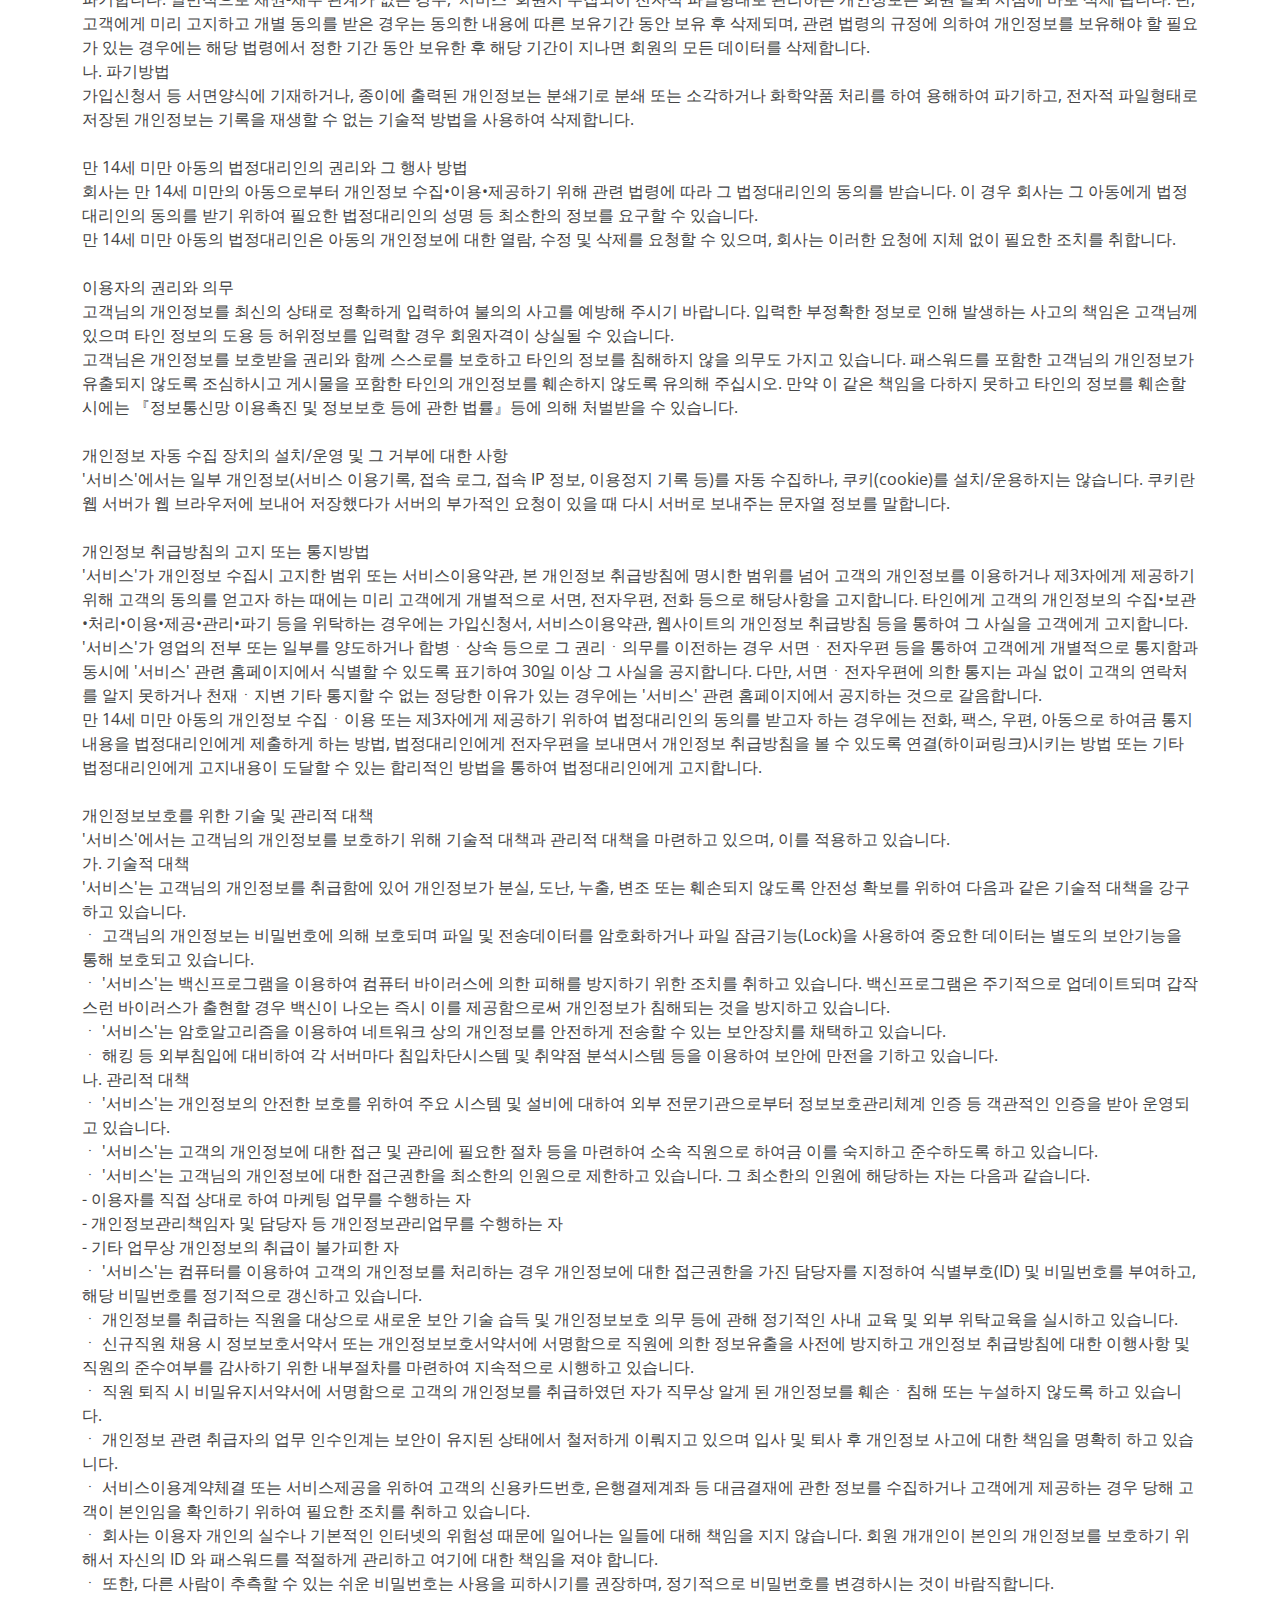
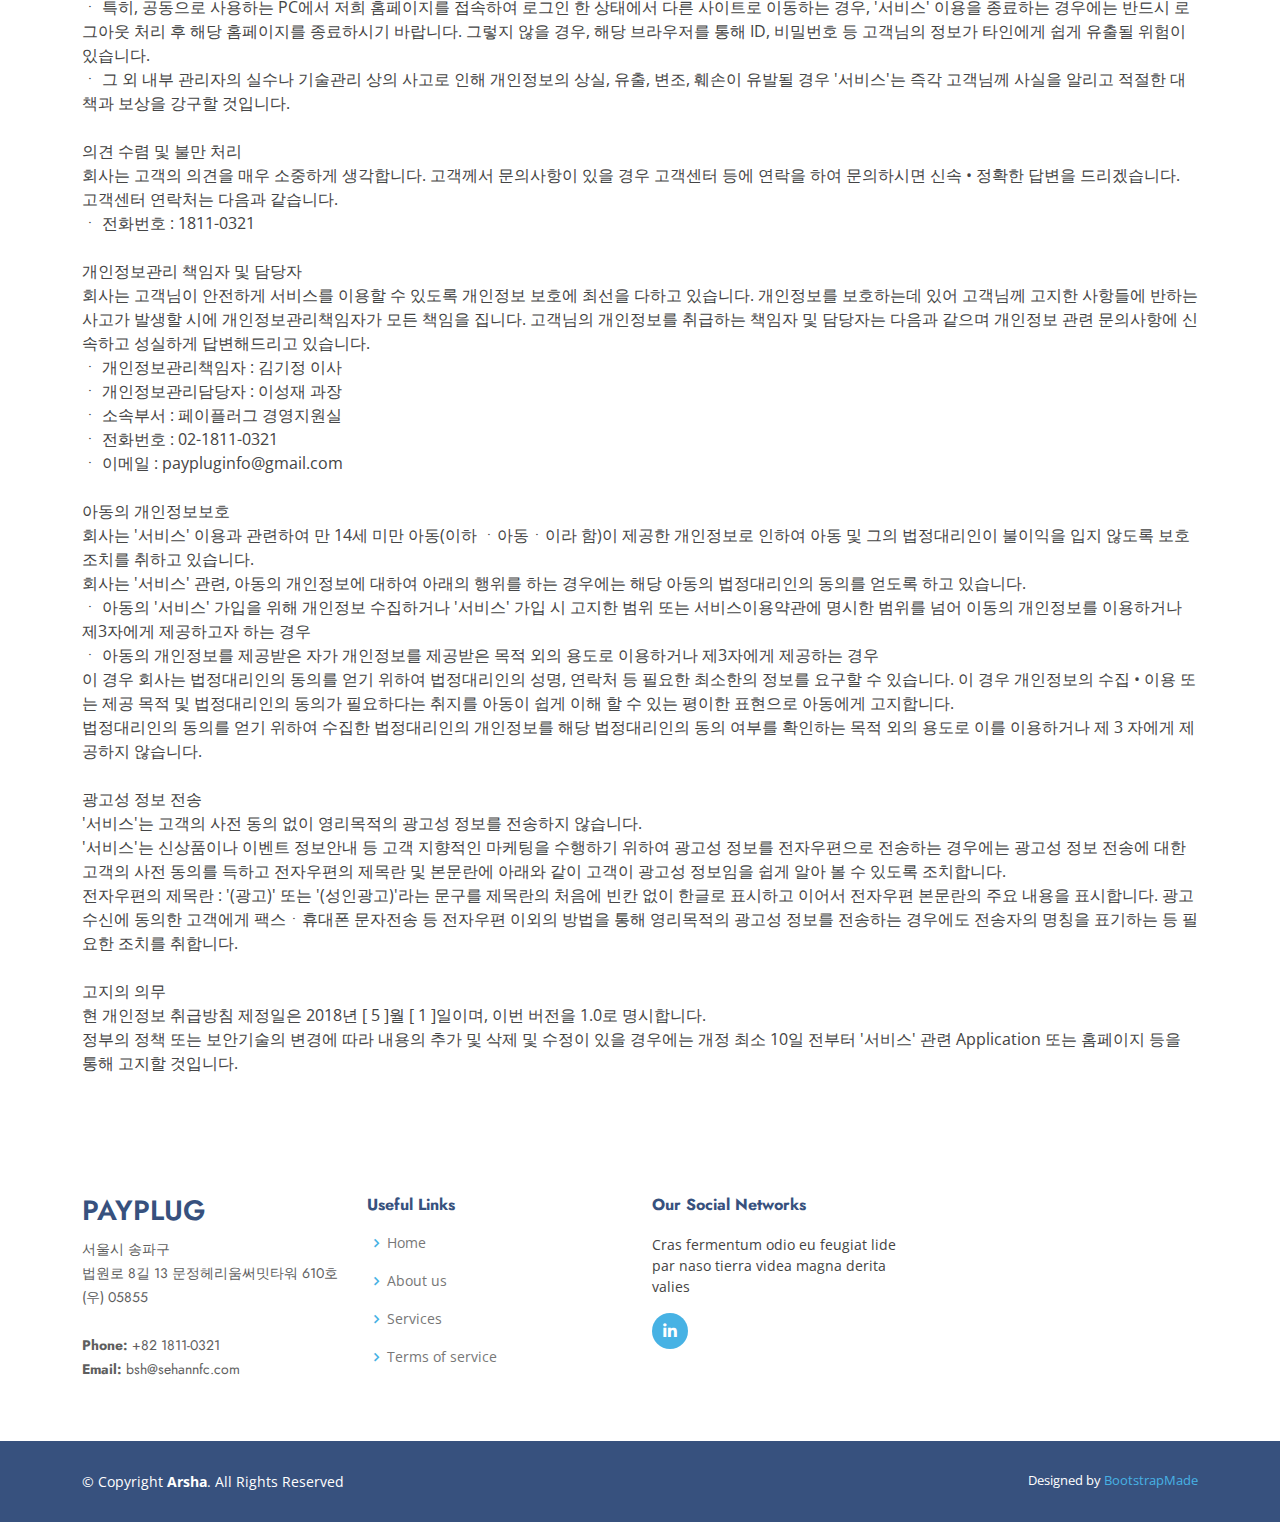
==== commit 41a34bf7: "modify error" ====
--- a/terms.html
+++ b/terms.html
@@ -39,7 +39,7 @@
 <body>
 
   <!-- ======= Header ======= -->
-  <header id="header" class="fixed-top ">
+  <header id="header" class="fixed-top header-inner-pages">
     <div class="container d-flex align-items-center">
 
       <h1 class="logo me-auto"><a href="index.html">PAYPLUG</a></h1>
@@ -48,7 +48,7 @@
 
       <nav id="navbar" class="navbar">
         <ul>
-          <li><a class="nav-link scrollto active" href="#hero">Home</a></li>
+          <li><a class="nav-link scrollto " href="#hero">Home</a></li>
           <li><a class="nav-link scrollto" href="#about">About</a></li>
           <li><a class="nav-link scrollto" href="#services">Services</a></li>
           <!-- <li><a class="nav-link   scrollto" href="#portfolio">Portfolio</a></li> -->
@@ -96,320 +96,320 @@
 
     <section class="inner-page">
       <div class="container">
-<div><br>
-  페이플러그(이하 "회사"라 합니다.)가 제공하는 PAYPLUGPOS 서비스(이하 "본 서비스" 또는 "회사"라고도 합니다)는 고객님의 개인정보 보호를 소중하게 생각하고, 고객님의 개인정보를 보호하기 위하여 항상 최선을 다해 노력하고 있습니다.&nbsp;</div>
-<div>&nbsp;</div>
-<div>제1장 총칙&nbsp;</div>
-<div>&nbsp;</div>
-<div>개인정보란 생존하고 있는 개인에 관한 정보로서 성명, 주민등록번호 등에 의하여 당해 개인을 알아볼 수 있는 부호 • 문자 • 음성 • 음향 및 영상 등의 정보(당해 정보만으로는 특정 개인을 알아볼 수 없는 경우에도 다른 정보와 용이하게 결합하여 알아볼 수 있는 것을 포함)를 말합니다.&nbsp;</div>
-<div>본 서비스는 고객정보를 가장 소중하게 생각하며, 『정보통신망 이용촉진 및 정보보호 등에 관한 법률』 및 방송통신위원회가 제정한 『개인정보보호지침』 등을 준수하고 있습니다.&nbsp;</div>
-<div>본 서비스는 본 개인정보 취급방침을 통하여 고객님이 제공하는 개인정보의 수집목적 및 이용목적, 개인정보 보호를 위해 취하고 있는 조치 등을 알려드립니다.&nbsp;</div>
-<div>본 서비스는 개인정보 취급방침의 지속적인 개선을 위하여 개인정보 취급방침을 개정하는데 필요한 절차를 정하고 있습니다.&nbsp;</div>
-<div>본 서비스의 개인정보 취급방침은 관련 법률 및 지침의 변경 또는 내부 운영 방침의 변경에 따라 변경될 수 있습니다. 개인정보 취급방침이 변경될 경우 변경된 사항을 홈페이지를 통하여 공지하여 개정된 내용을 고객님께서 쉽게 알아보실 수 있도록 하고 있습니다.&nbsp;</div>
-<div>&nbsp;</div>
-<div>1. 개인정보의 수집 항목 및 이용 목적</div>
-<div>&nbsp;</div>
-<div>본 서비스는 기본적인 서비스 제공을 위한 정보와 고객 각각의 기호와 필요에 맞는 서비스를 제공하기 위한 선택 정보로 구분되어 다음의 정보를 수집하고 있습니다. 선택 정보를 입력하지 않은 경우에도 서비스 이용 제한은 없습니다.&nbsp;</div>
-<div>본 서비스는 이용자의 기본적 인권 침해의 우려가 있는 민감한 개인정보(인종 및 민족, 사상 및 신조, 출신지 및 본적지, 정치적 성향 및 범죄기록, 건강상태 및 성생활 등)는 수집하지 않습니다.&nbsp;</div>
-<div>본 서비스는 다음과 같이 개인정보 및 개인위치정보를 수집하여 이용 및 활용합니다.</div>
-<div>&nbsp;</div>
-<div>- 수집항목 : 사업자명/법인명, 대표자명, 사업자등록번호, 주소, 전화번호, 이메일(e-mail), 신용카드번호, 아이디(ID), 비밀번호(PASSWORD), 서비스 이용기록, 접속 로그, 접속IP정보, 결제기록, 이용정지 기록 등</div>
-<div>- 이용목적 :&nbsp;</div>
-<div>1. 회원관리&nbsp;</div>
-<div>. 회원제 서비스 이용에 따른 본인확인, 개인식별&nbsp;</div>
-<div>. 불량회원의 부정이용 방지와 비인가 사용 방지&nbsp;</div>
-<div>. 고객상담, 고객불만 접수 및 처리, 분쟁조정을 위한 기록보존&nbsp;</div>
-<div>. 고지사항 전달&nbsp;</div>
-<div>&nbsp;</div>
-<div>2. 서비스 제공</div>
-<div>. PAYPLUGPOS 서비스 및 부가서비스 제공</div>
-<div>. 회원의 인증, 서비스 이용요금 수납 처리</div>
-<div>&nbsp;</div>
-<div>3. 서비스 모니터링</div>
-<div>. 정상 사용 여부 확인</div>
-<div>&nbsp;</div>
-<div>2. 개인정보 수집에 대한 동의</div>
-<div>&nbsp;</div>
-<div>본 서비스는 고객님께서 개인정보 취급방침 또는 이용약관의 내용에 대해 '동의한다' 또는 '동의하지 않는다' 버튼을 클릭할 수 있는 절차를 마련하고 있으며, '동의한다'버튼을 클릭하면 개인정보 수집에 대해 동의한 것으로 봅니다.&nbsp;</div>
-<div>&nbsp;</div>
-<div>3. 개인정보 수집 방법</div>
-<div>&nbsp;</div>
-<div>- 개인정보 수집 방법: 본 서비스는 사이트 가입 절차, 이벤트나 경품 행사 응모, 업무위탁사 또는 제휴사 등으로부터의 수집, 본 서비스 사용에 따른 로그 기록을 통해 개인정보를 수집합니다.&nbsp;</div>
-<div>&nbsp;</div>
-<div>4. 수집한 개인정보의 이용 및 제3자 제공</div>
-<div>&nbsp;</div>
-<div>본 서비스는 고객님의 개인정보를 가입신청서, 서비스이용약관에서 고지한 범위 내에서 사용하며, 동 범위를 초과하여 이용하거나 타인 또는 타기업•기관에 제공하지 않습니다. 단, 다음의 경우에는 주의를 기울여 개인정보를 이용 및 제공할 수 있습니다.&nbsp;</div>
-<div>가. 제휴관계&nbsp;</div>
-<div>보다 나은 서비스 제공을 위하여 고객의 개인정보를 제휴사에게 제공하거나 또는 제휴사와 공유할 수 있습니다. 개인정보를 제공하거나 공유할 경우에는 사전에 고객께 제휴사가 누구인지, 제공 또는 공유되는 개인정보 항목이 무엇인지, 왜 그러한 개인정보가 제공되거나 공유되어야 하는지, 그리고 언제까지 어떻게 보호•관리되는지에 대해 개별적으로 서면 또는 전자우편 등을 통해 고지하여 동의를 구하는 절차를 거치게 되며, 고객께서 동의하지 않는 경우에는 제휴사에게 제공하거나 제휴사와 공유하지 않습니다. 제휴관계에 변화가 있거나 제휴관계가 종결될 때도 같은 절차에 의하여 고지하거나 동의를 구합니다.&nbsp;</div>
-<div>나. 매각•인수합병 등&nbsp;</div>
-<div>영업의 전부 또는 일부를 양도하거나, 합병•상속 등으로 서비스제공자의 권리•의무를 이전 승계하는 경우 개인정보 보호 관련 고객의 권리를 보장하기 위하여 반드시 그 사실을 고객에게 통지합니다.&nbsp;</div>
-<div>본 서비스의 개인정보를 개인정보 수집 시 고객에게 고지한 범위 또는 서비스이용약관에 명시한 범위를 넘어 이용하거나 제 3 자에게 제공하지 않습니다. 다만, 고객의 동의가 있거나 다음에 해당하는 경우에는 예외로 합니다.&nbsp;</div>
-<div>- 서비스의 제공에 관한 계약의 이행을 위하여 필요한 개인정보로서 경제적/기술적인 사유로 통상의 동의를 받는 것이 현저히 곤란한 경우&nbsp;</div>
-<div>- 서비스 제공에 따른 요금정산을 위하여 필요한 경우&nbsp;</div>
-<div>- 국세기본법, 정보통신망 이용촉진 및 정보보호 등에 관한 법률, 금융실명거래 및 비밀보장에 관한 법률, 신용정보의 이용 및 보호에 관한 법률, 지방세법, 소비자기본법, 한국은행법, 형사소송법 등 다른 법률에 특별한 규정이 있는 경우&nbsp;</div>
-<div>단, '법률에 특별한 규정이 있는 경우'로 행정목적이나 수사목적으로 행정관청 또는 수사기관이 요구해 온 경우라도 무조건 고객님의 개인정보를 제공하지 않으며, 법률에 규정된 바에 따라 영장 또는 기관장의 직인이 날인된 서면에 의한 경우 등 적법한 절차에 따라 제공합니다.&nbsp;</div>
-<div>&nbsp;</div>
-<div>- 본 서비스 관련 개인정보를 제3자에게 제공하는 업체 리스트</div>
-<div>※ 단, 아래에 해당하는 특정 메뉴, 서비스, 이벤트 등을 이용할 시에 고객의 동의여부를 확인한 후 제공하고 있으며 고객님의 동의 없이는 제공되지 않습니다.</div>
-<div>&nbsp;</div>
-<div>- 제공받는 자 : 한국사이버결제</div>
-<div>- 제공하는 항목 : 할부기간, 주문자명, 주문자명,금액</div>
-<div>- 제공받는 자의 이용목적 : PAYPLUGPOS 서비스 이용료 결제</div>
-<div>- 보유 및 이용기간 : 정기결제기간</div>
-<div>&nbsp;</div>
-<div>5. 개인정보 취급 업무의 위탁</div>
-<div>본 서비스는 보다 나은 서비스 제공, 고객편의 제공 등 원활한 업무 수행을 위하여 다음과 같이 개인정보 취급 업무를 외부 전문업체에 위탁하여 운영하고 있습니다&nbsp;</div>
-<div>본 서비스는 위탁업무계약서 등을 통하여 개인정보보호 관련 법규의 준수, 개인정보에 관한 비밀유지, 제 3 자 제공에 대한 금지, 사고시의 책임부담, 위탁기간, 처리 종료 후의 개인정보의 반환 또는 파기 의무 등을 규정하고, 이를 준수하도록 관리하고 있습니다.&nbsp;</div>
-<div>&nbsp;</div>
-<div>※ 위탁 업체 리스트는 해당 서비스 변경 및 계약기간에 따라 변경될 수 있으며 변경 시 공지사항을 통해 사전 공지합니다.</div>
-<div>&nbsp;</div>
-<div>&nbsp;</div>
-<div>6. 개인정보의 열람, 정정,동의 철회(회원탈퇴)</div>
-<div>고객님은 언제든지 등록되어 있는 고객님의 개인정보를 열람하거나 정정하실 수 있습니다. 개인정보 열람 및 정정을 하고자 할 경우에는 '회원정보변경'을 클릭하여 직접 열람 또는 정정하실 수 있습니다.&nbsp;</div>
-<div>본 서비스는 고객이 개인정보에 대한 열람•증명 또는 정정을 요구하는 경우에는 고객의 요구에 성실하게 대응하고, 해당 개인정보에 오류가 있거나 보존기간을 경과한 것이 판명되는 등 정정ㆍ삭제를 할 필요가 있다고 인정되는 경우에는 지체 없이 정정•삭제를 합니다.&nbsp;</div>
-<div>또한 회원가입 등을 통해 개인정보의 수집, 이용, 제공에 대해 동의하신 내용을 언제든지 철회하실 수 있습니다. 동의 철회(회원탈퇴)를 하고자 할 경우에는 '회원가입해지'를 클릭하여 직접 신청하실 수 있습니다.&nbsp;</div>
-<div>&nbsp;</div>
-<div>7. 개인정보의 보유기간 및 이용기간</div>
-<div>본 서비스는 고객님의 서비스 가입일로부터 고객님께 서비스를 제공하는 기간 동안에 한하여 고객님의 개인정보를 보유 및 이용하게 됩니다. 회원 탈퇴를 요청하거나 개인정보의 수집 및 이용에 대한 동의를 철회하는 경우, 수집/이용목적을 달성하거나 보유/이용기간이 종료한 경우, 사업폐지 등의 사유발생시 당해 개인정보를 지체 없이 파기합니다.&nbsp;</div>
-<div>단, 이용요금의 정산, 소송이나 분쟁 등 기타 필요한 경우를 대비하여 일정기간 보유하여야 할 필요가 있을 경우 개인정보는 일정기간 보유합니다.&nbsp;</div>
-<div>또한 상법, 국세기본법, 전자상거래 등에서 소비자보호에 관한 법률, 신용정보의 이용 및 보호에 관한 법률 등 관계법령에 따라 보존할 필요가 있는 경우 회사는 관계법령에서 정한 기간동안 회원정보를 보관합니다. 이 경우 회사는 보관하는 정보를 그 보관의 목적으로만 이용하며 보존기간은 다음과 같습니다.&nbsp;</div>
-<div>. 상업장부와 영업에 관한 중요서류 및 전표 : 10년 - 중요서류/5년 - 전표(상법)&nbsp;</div>
-<div>. 거래에 관한 장부 및 증빙서류 : 5년(국세기본법, 법인세법, 부가가치세법 등)&nbsp;</div>
-<div>. 표시/광고에 관한 기록 : 6개월(전자상거래등에서의 소비자보호에 관한 법률)&nbsp;</div>
-<div>. 계약 또는 청약철회 등에 관한 기록 : 5년(전자상거래등에서의 소비자보호에 관한 법률)&nbsp;</div>
-<div>. 대금결제 및 재화 등의 공급에 관한 기록 : 5년(전자상거래등에서의 소비자보호에 관한 법률)&nbsp;</div>
-<div>. 소비자의 불만 또는 분쟁처리에 관한 기록 : 3년(전자상거래등에서의 소비자보호에 관한 법률)&nbsp;</div>
-<div>. 신용정보의 수집/처리 및 이용 등에 관한 기록 : 3년(신용정보의 이용 및 보호에 관한 법률)&nbsp;</div>
-<div>&nbsp;</div>
-<div>8. 개인정보 파기 절차 및 방법</div>
-<div>본 서비스는 수집한 개인정보의 이용목적이 달성된 후에는 보관기간 및 이용기간에 따라 해당 정보를 지체없이 파기합니다. 파기절차, 방법, 시점은 다음과 같습니다.&nbsp;</div>
-<div>&nbsp;</div>
-<div>가. 파기절차 및 시점&nbsp;</div>
-<div>고객이 서비스 가입 등을 위해 기재한 개인정보는 서비스 해지 등 이용목적이 달성된 후 내부 방침 및 기타 관련 법령에 의한 정보보호 방침에 의해 삭제되거나 파기합니다. 일반적으로 채권-채무 관계가 없는 경우, 본 서비스 회원 시 수집되어 전자적 파일형태로 관리하는 개인정보는 회원 탈퇴 시점에 바로 삭제 됩니다.&nbsp;</div>
-<div>단, 고객응대 및 불법적 사용자에 대한 관련 수사기관 협조를 위하여 탈퇴 후 1년간 회원 정보 데이터를 보관하며 1년 이후에는 회원의 모든 데이터를 삭제합니다. 또한, 상법 등 관련 법령의 규정에 의하여 다음과 같이 거래 관련 권리 의무 관계의 확인 등을 이유로 보유하여야 할 필요가 있을 경우에는 일정 기간 동안 회원 데이터를 보유합니다.</div>
-<div>. 고객에게 미리 고지하고 개별 동의를 받은 경우 : 동의한 내용에 따른 보유기간</div>
-<div>. 계약 또는 청약철회 등에 관한 기록 : 5년</div>
-<div>. 대금 결제 및 재화 등의 공급에 관한 기록 : 5년</div>
-<div>&nbsp;</div>
-<div>나. 파기방법&nbsp;</div>
-<div>가입신청서 등 서면양식에 기재하거나, 종이에 출력된 개인정보는 분쇄기로 분쇄 또는 소각하거나 화학약품 처리를 하여 용해하여 파기하고, 전자적 파일형태로 저장된 개인정보는 기록을 재생할 수 없는 기술적 방법을 사용하여 삭제합니다.&nbsp;</div>
-<div>&nbsp;</div>
-<div>9. 이용자 및 법정 대리인의 권리와 그 행사 방법</div>
-<div>만 14세 미만 아동의 법정 대리인은 아동의 개인정보에 대한 열람, 수정 및 삭제를 요청할 수 있으며, 본 서비스는 이러한 요청에 지체 없이 필요한 조치를 취합니다.&nbsp;</div>
-<div>&nbsp;</div>
-<div>10. 이용자의 권리와 의무</div>
-<div>고객님의 개인정보를 최신의 상태로 정확하게 입력하여 불의의 사고를 예방해 주시기 바랍니다. 입력한 부정확한 정보로 인해 발생하는 사고의 책임은 고객님께 있으며 타인 정보의 도용 등 허위정보를 입력할 경우 회원자격이 상실될 수 있습니다.&nbsp;</div>
-<div>고객님은 개인정보를 보호받을 권리와 함께 스스로를 보호하고 타인의 정보를 침해하지 않을 의무도 가지고 있습니다. 패스워드를 포함한 고객님의 개인정보가 유출되지 않도록 조심하시고 게시물을 포함한 타인의 개인정보를 훼손하지 않도록 유의해 주십시오. 만약 이 같은 책임을 다하지 못하고 타인의 정보를 훼손할 시에는 『정보통신망 이용촉진 및 정보보호 등에 관한 법률』등에 의해 처벌받을 수 있습니다.&nbsp;</div>
-<div>&nbsp;</div>
-<div>11. 개인정보 취급방침의 고지 또는 통지방법</div>
-<div>본 서비스가 개인정보 수집 시 고지한 범위 또는 서비스이용약관, 본 개인정보 취급방침에 명시한 범위를 넘어 고객의 개인정보를 이용하거나 제 3 자에게 제공하기 위해 고객의 동의를 얻고자 하는 때에는 미리 고객에게 개별적으로 서면, 전자우편, 전화 등으로 해당사항을 고지합니다.</div>
-<div>타인에게 고객의 개인정보의 수집•취급•관리 등을 위탁하는 경우에는 가입신청서, 서비스이용약관, 웹사이트의 개인정보 취급방침 등을 통하여 그 사실을 고객에게 고지합니다.&nbsp;</div>
-<div>본 서비스가 영업의 전부 또는 일부를 양도하거나 합병ㆍ상속 등으로 그 권리ㆍ의무를 이전하는 경우 서면ㆍ전자우편 등을 통하여 고객에게 개별적으로 통지함과 동시에 서비스 첫 화면에서 식별할 수 있도록 표기하여 30일 이상 그 사실을 공지합니다. 다만, 서면ㆍ전자우편 기타의 방법에 의한 통지는 과실 없이 고객의 연락처를 알지 못하거나 천재ㆍ지변 기타 통지할 수 없는 정당한 이유가 있는 경우에는 2곳 이상의 중앙일간지(고객의 대부분이 특정 지역에 거주하는 경우에는 그 지역을 보급구역으로 하는 일간지로 할 수 있습니다)에 1회 이상 공고하는 것으로 갈음합니다.&nbsp;</div>
-<div>만 14세 미만 아동의 개인정보 수집ㆍ이용 또는 제3자에게 제공하기 위하여 법정대리인의 동의를 받고자 하는 경우에는 전화, 팩스. 우편, 아동으로 하여금 통지내용을 법정대리인에게 제출하게 하는 방법, 법정대리인에게 전자우편을 보내면서 홈페이지의 개인정보 취급방침을 볼 수 있도록 연결(하이퍼링크)시키는 방법 또는 기타 법정대리인에게 고지내용이 도달할 수 있는 합리적인 방법을 통하여 법정대리인에게 고지합니다.</div>
-<div>&nbsp;</div>
-<div>12. 개인정보보호를 위한 기술 및 관리적 대책</div>
-<div>본 서비스에서는 고객님의 개인정보를 보호하기 위해 기술적 대책과 관리적 대책을 마련하고 있으며, 이를 적용하고 있습니다.&nbsp;</div>
-<div>&nbsp;</div>
-<div>가. 기술적 대책&nbsp;</div>
-<div>본 서비스는 고객님의 개인정보를 취급함에 있어 개인정보가 분실, 도난, 누출, 변조 또는 훼손되지 않도록 안전성 확보를 위하여 다음과 같은 기술적 대책을 강구하고 있습니다.&nbsp;</div>
-<div>고객님의 개인정보는 외부망에서 접근 및 침입이 불가능한 내부망을 활용하여 관리되고 있으며, 파일 및 전송데이터를 암호화하거나 파일 잠금기능 (Lock)을 사용하여 중요한 데이터는 별도의 보안기능을 통해 철저하게 보호되고 있습니다.</div>
-<div>본 서비스는 개인정보처리 시스템 및 개인정보취급자가 개인정보 처리에 이용하는 정보기기에 컴퓨터바이러스, 스파이웨어 등 악성 프로그램의 침투 여부를 항시 점검ㆍ처리할 수 있도록 백신프로그램을 설치하여 개인정보 침해를 방지하기 위한 조치를 취하고 있습니다. 또한, 백신프로그램은 주기적으로 업데이트되며 갑작스런 바이러스가 출현할 경우 백신이 나오는 즉시 이를 적용함으로써 개인정보가 침해되는 것을 방지하고 있습니다.</div>
-<div>본 서비스는 암호알고리즘 등의 이용을 통하여 네트워크상에서 개인정보를 안전하게 전송할 수 있는 보안장치를 채택하고 있습니다.</div>
-<div>해킹 등 외부침입에 대비하여 침입차단시스템 및 침입탐지시스템을 운영하여 사내 네트워크를 보호하고, 각 서버마다 접근제어시스템을 설치하여 보안을 강화하고 있습니다.</div>
-<div>&nbsp;</div>
-<div>나. 관리적 대책&nbsp;</div>
-<div>본 서비스는 개인정보의 안전한 보호를 위하여 주요 시스템 및 설비에 대하여 외부 전문기관으로부터 정보보호관리체계 인증 등 객관적인 인증을 받아 운영되고 있습니다.&nbsp;</div>
-<div>본 서비스는 고객의 개인정보에 대한 접근 및 관리에 필요한 절차 등을 마련하여 소속 직원으로 하여금 이를 숙지하고 준수하도록 하고 있습니다.&nbsp;</div>
-<div>본 서비스는 고객님의 개인정보에 대한 접근권한을 최소한의 인원으로 제한하고 있습니다. 그 최소한의 인원에 해당하는 자는 다음과 같습니다.</div>
-<div>. 이용자를 직접 상대로 하여 마케팅 업무를 수행하는 자</div>
-<div>. 개인정보관리책임자 및 담당자 등 개인정보관리업무를 수행하는 자</div>
-<div>. 기타 업무상 개인정보의 취급이 불가피한 자&nbsp;</div>
-<div>&nbsp;</div>
-<div>개인정보 침해에 관한 상담이 필요한 경우에는 한국인터넷진흥원 개인정보침해신고센터, 경찰청 사이버테러대응센터 등으로 문의하실 수 있습니다.&nbsp;</div>
-<div>개인정보침해신고센터</div>
-<div>. 전화 : 118</div>
-<div>. URL : http://www.118.or.kr&nbsp;</div>
-<div>경찰청 사이버테러대응센터</div>
-<div>. 전화 : 02-393-9112</div>
-<div>. URL : http://www.netan.go.kr/&nbsp;</div>
-<div>&nbsp;</div>
-<div>13. 개인정보관리 책임자 및 담당자</div>
-<div>본 서비스는 고객님이 좋은 정보를 안전하게 이용할 수 있도록 최선을 다하고 있습니다. 개인정보를 보호하는데 있어 고객님께 고지한 사항들에 반하는 사고가 발생할 시에 개인정보관리책임자가 모든 책임을 집니다. 고객님의 개인정보를 취급하는 책임자 및 담당자는 다음과 같으며 개인정보 관련 문의사항에 신속하고 성실하게 답변해드리고 있습니다.&nbsp;</div>
-<div>&nbsp;</div>
-<div>개인정보관리책임자 : 김기정 이사&nbsp;</div>
-<div>개인정보관리담당자 : 이성재 과장</div>
-<div>소속부서 : 페이플러그 경영지원실</div>
-<div>전화번호 : 02-1811-0321</div>
-<div>이메일 : paypluginfo@gmail.com</div>
-<div>&nbsp;</div>
-<div>&nbsp;</div>
-<div>14. 아동의 개인정보보호</div>
-<div>본 서비스는 만 14세 미만 아동(이하 '아동')이 제공한 개인정보로 인하여 아동 및 법정대리인이 불이익을 입지 않도록 보호 조치를 취하고 있습니다.&nbsp;</div>
-<div>본 서비스는 아동의 개인정보에 대하여 아래의 행위를 하는 경우에는 해당 아동의 법정대리인의 동의를 얻도록 하고 있습니다.&nbsp;</div>
-<div>아동의 서비스가입을 위한 개인정보 수집하거나 서비스 가입 시 고지한 범위 또는 서비스 이용약관에 명시한 범위를 넘어 이동의 개인정보를 이용하거나 제 3 자에게 제공하고자 하는 경우&nbsp;</div>
-<div>아동의 개인정보를 제공받은 자가 개인정보를 제공받은 목적 외의 용도로 이용하거나 제 3 자에게 제공하는 경우&nbsp;</div>
-<div>본 서비스는 법정대리인의 동의를 얻기 위하여 법정대리인의 성명, 연락처 등 필요한 최소한의 정보를 요구할 수 있습니다. 이 경우 개인정보의 수집ㆍ이용 또는 제공 목적 및 법정대리인의 동의가 필요하다는 취지를 아동이 쉽게 이해 할 수 있는 평이한 표현으로 아동에게 고지 합니다.&nbsp;</div>
-<div>법정대리인의 동의를 얻기 위하여 수집한 법정대리인의 개인정보를 해당 법정대리인의 동의 여부를 확인하는 목적 외의 용도로 이를 이용하거나 제 3 자에게 제공하지 않습니다.&nbsp;</div>
-<div>&nbsp;</div>
-<div>15. 고지의 의무</div>
-<div>현 개인정보 취급방침 개정일은 2012년 8월 1일입니다.&nbsp;</div>
-<div>정부의 정책 또는 보안기술의 변경에 따라 내용의 추가`삭제 및 수정이 있을 경우에는 개정 최소 10일 전부터 홈페이지의 '공지'란을 통해 고지할 것입니다.&nbsp;</div>
-<div>&nbsp;</div>
-<div>&nbsp;</div>
-<div>===========================================</div>
-<div>&nbsp;</div>
-<div>개인정보 취급방침 (PAYPLUGPOS 고객관리 사용자용)</div>
-<div>&nbsp;</div>
-<div>총칙</div>
-<div>ㆍ '개인정보'라 함은 생존하고 있는 개인에 관한 정보로서 성명, 주민등록번호 및 영상 등을 통하여 개인을 알아볼 수 있는 정보(해당 정보만으로는 특정 개인을 알아볼 수 없더라도 다른 정보와 쉽게 결합하여 알아볼 수 있는 것을 포함한다)를 말합니다.</div>
-<div>ㆍ PAYPLUGPOS 고객관리 서비스(이하 '서비스'라 함)은(는) 고객님의 개인정보보호를 매우 중요시하며, 『정보통신망 이용촉진 및 정보보호 등에 관한 법률』, 『개인정보 보호법』상의 개인정보보호규정을 준수하고 있습니다. 또한 '서비스'는 개인정보 취급방침을 통하여 고객님께서 제공하시는 개인정보가 어떤 용도와 방식으로 이용되고 있으며 개인정보를 효과적이고 적극적으로 보호하기 위해 항상 노력하고 있음에 대해 알려드립니다.</div>
-<div>ㆍ '서비스'는 개인정보 취급방침을 서비스 Application 내 또는 관련 홈페이지에 공개함으로써 고객님께서 언제나 용이하게 보실 수 있도록 조치하고 있습니다.</div>
-<div>ㆍ '서비스'는 개인정보 취급방침의 지속적인 개선을 위하여 개인정보 취급방침을 개정하는데 필요한 절차를 정하고 있습니다. 그리고 개인정보 취급방침을 개정하는 경우 버전번호, 시행일자 등을 부여하여 개정된 내용을 확인할 수 있도록 하고 있습니다.</div>
-<div>ㆍ '서비스'의 개인정보 취급방침 중 중요한 사항이 변경되는 경우에는 변경되는 개인정보 취급방침을 시행하기 전에 서비스 Application 내 또는 관련 홈페이지등을 통하여 변경이유 및 내용을 고객에게 공지합니다.</div>
-<div>&nbsp;</div>
-<div>개인정보의 수집 항목 및 이용 목적</div>
-<div>ㆍ '서비스'는 기본적인 서비스 제공을 위한 '필수수집정보'와 고객 각각의 기호와 필요에 맞는 서비스를 제공하기 위한 '선택수집정보'로 구분되어 다음의 정보를 수집하고 있습니다. 선택 정보를 입력하지 않은 경우에도 서비스 이용 제한은 없습니다.</div>
-<div>ㆍ '서비스'는 고객의 기본적 인권 침해의 우려가 있는 민감한 개인정보(인종 및 민족, 사상 및 신조, 출신지 및 본적지, 정치적 성향 및 범죄기록, 건강상태 및 성생활 등)는 수집하지 않습니다.</div>
-<div>&nbsp;</div>
-<div>필수수집정보: 상호명, 매장전화번호, 대표자 또는 점주명, 휴대폰 번호, ID, 비밀번호, 서비스 이용기록, 접속 로그, 접속 IP, 결제 기록, 이용 정지 기록</div>
-<div>필수수집정보의 목적:&nbsp;</div>
-<div>1) 서비스 제공</div>
-<div>가. 회원이 운영하는 매장을 방문하는 손님을 관리하기 위한 고객관리, point 관리, 쿠폰 및 스탬프 서비스</div>
-<div>나. 별도의 웹페이지(Backoffice)를 통해 회원이 운영하는 매장의 매출, 주요 매출 상품 목록, 회원 등급, 방문 횟수 등의 변동 및 기간별 추이를 조회할 수 있도록 하는 서비스</div>
-<div>다. 상기 서비스의 원활하고 편리한 제공을 위하여 부가적으로 지원되는 서비스</div>
-<div>2) 회원 관리&nbsp;</div>
-<div>가. 회원제 서비스 이용에 따른 회원 식별&nbsp;</div>
-<div>나. 불량회원의 부정이용 방지와 비인가 사용 방지&nbsp;</div>
-<div>다. 고객상담, 고객불만 접수 및 처리, 분쟁조정을 위한 기록보존&nbsp;</div>
-<div>라. 고지사항 전달</div>
-<div>3) 서비스 모니터링</div>
-<div>가. 정상 사용 여부 확인</div>
-<div>4) 개인맞춤서비스 및 마케팅/광고 활용</div>
-<div>가. '개인정보의 수집항목'에 기재된 정보 및 이를 조합?분석한 정보를 이용하여, 서비스 개발 및 개선, 서비스 관련 문의 등에 대한 개인맞춤 상담?정보 제공, 개인 맞춤 서비스</div>
-<div>5) 통계분석</div>
-<div>가. 개인을 식별할 수 없는 인구통계학적 분석자료(서비스 이용 통계 등) 또는 지역 시장 조사 자료(연령별, 성별, 지역별 통계분석 등)</div>
-<div>&nbsp;</div>
-<div>선택수집정보: 사업자등록번호, 업종, 매장주소, 이메일주소, 성별, 생년월일</div>
-<div>수집의 목적: 변경사항의 공지 및 서비스의 제공</div>
-<div>&nbsp;</div>
-<div>개인정보 수집에 대한 동의</div>
-<div>ㆍ '서비스'는 고객님의 '개인정보 수집 및 이용'에 대한 별도의 동의획득 절차를 두고, 고객님께서 이에 대해 '동의한다' 또는 '동의하지 않는다' 버튼을 클릭할 수 있는 절차를 마련하고 있습니다. '동의한다' 버튼을 클릭하면 개인정보 수집 및 이용에 대해 동의한 것으로 봅니다.</div>
-<div>ㆍ 고객님은 개인정보 수집 및 이용에 대한 동의를 거부할 권리가 있으며, 동의를 거부할 경우 받는 별도의 불이익은 없습니다. 단, 서비스 이용이 불가능하거나, 서비스 이용 목적에 따른 서비스 제공에 제한이 따르게 됩니다.</div>
-<div>&nbsp;</div>
-<div>개인정보의 수집 방법</div>
-<div>'서비스'는 가입신청서에 이용자가 직접 기재/입력하거나 자동 수집을 통한 방법 등으로 개인정보를 수집합니다. '선택수집정보'는 이용자가 직접 기재/입력하는 방법 등으로 개인정보를 수집합니다.</div>
-<div>&nbsp;</div>
-<div>수집한 개인정보의 이용 및 제3자 제공</div>
-<div>'서비스'는 고객님의 개인정보를 가입신청서, 서비스이용약관, 본 개인정보 취급방침의 '개인정보의 수집 항목 및 이용 목적'에서 고지한 범위 내에서 사용하며, 동 범위를 초과하여 이용하거나 타인 또는 타기업 • 기관에 제공하지 않습니다. 단, 다음의 경우에는 주의를 기울여 개인정보를 이용 및 제공할 수 있습니다.</div>
-<div>가. 제휴관계&nbsp;</div>
-<div>보다 나은 '서비스' 제공을 위하여 고객의 개인정보를 제휴사에게 제공하거나 또는 제휴사와 공유할 수 있습니다. 개인정보를 제공하거나 공유할 경우에는 사전에 고객께 제휴사가 누구인지, 제공 또는 공유되는 개인정보항목이 무엇인지, 왜 그러한 개인정보가 제공되거나 공유되어야 하는지, 그리고 언제까지 어떻게 보호 • 관리되는지에 대해 개별적으로 서면 또는 전자우편 등을 통해 고지하여 동의를 구하는 절차를 거치게 되며, 고객께서 동의하지 않는 경우에는 제휴사에게 제공하거나 제휴사와 공유하지 않습니다. 제휴관계에 변화가 있거나 제휴관계가 종결될 때도 같은 절차에 의하여 고지하거나 동의를 구합니다.</div>
-<div>나. 매각 • 인수합병 등</div>
-<div>영업의 전부 또는 일부를 양도하거나, 합병 • 상속 등으로 서비스제공자의 권리 • 의무를 이전 승계하는 경우 개인정보보호 관련 고객의 권리를 보장하기 위하여 반드시 그 사실을 고객에게 통지합니다.</div>
-<div>'서비스'의 개인정보를 개인정보 수집 시 고객에게 고지한 범위 또는 서비스이용약관에 명시한 범위를 넘어 이용하거나 제 3 자에게 제공하지 않습니다. 다만, 고객의 동의가 있거나 다음에 해당하는 경우에는 예외로 합니다.</div>
-<div>ㆍ '서비스'의 제공에 관한 계약의 이행을 위하여 필요한 개인정보로서 경제적/기술적인 사유로 통상의 동의를 받는 것이 현저히 곤란한 경우</div>
-<div>ㆍ '서비스' 제공에 따른 요금정산을 위하여 필요한 경우</div>
-<div>ㆍ 통신비밀보호법, 국세기본법, 정보통신망 이용촉진 및 정보보호 등에 관한 법률, 개인정보 보호법, 금융실명거래 및 비밀보장에 관한 법률, 신용정보의 이용 및 보호에 관한 법률, 전기통신기본법, 전기통신사업법, 지방세법, 소비자기본법, 한국은행법, 형사소송법 등 다른 법률에 특별한 규정이 있는 경우</div>
-<div>단, '법률에 특별한 규정이 있는 경우'로 행정목적이나 수사목적으로 행정관청 또는 수사기관이 요구해 온 경우라도 무조건 고객의 개인정보를 제공하지 않으며, 법률에 규정된 바에 따라 영장 또는 기관장의 직인이 날인된 서면에 의한 경우 등 적법한 절차에 따라 제공합니다.</div>
-<div>&nbsp;</div>
-<div>개인정보 취급업무의 위탁</div>
-<div>'서비스'는 업무위탁계약서 등을 통하여 개인정보보호 관련 법규의 준수, 개인정보에 관한 비밀유지, 제3자 제공에 대한 금지, 사고시의 책임부담, 위탁기간, 처리 종료 후의 개인정보의 반환 또는 파기 의무 등을 규정하고, 이를 준수하도록 관리하고 있습니다.</div>
-<div>ㆍ '서비스' 제공을 위해 개인정보를 위탁하는 업체 리스트</div>
-<div>위탁 업체 리스트는 해당 서비스 변경 및 계약기간에 따라 변경될 수 있으며 변경 시 공지사항을 통해 사전 공지합니다.</div>
-<div>&nbsp;</div>
-<div>&nbsp;</div>
-<div>개인정보의 열람, 정정, 동의 철회(회원탈퇴)</div>
-<div>고객님은 언제든지 등록되어 있는 고객님의 개인정보를 열람하거나 정정하실 수 있습니다. 개인정보 열람 및 정정을 하고자 할 경우에는 '회원정보변경'을 클릭하여 직접 열람 또는 정정하실 수 있습니다.</div>
-<div>'서비스'는 고객이 개인정보에 대한 열람 • 증명 또는 정정을 요구하는 경우에는 고객의 요구에 성실하게 대응하고, 해당 개인정보에 오류가 있거나 보존기간을 경과한 것이 판명되는 등 정정ㆍ삭제를 할 필요가 있다고 인정되는 경우에는 지체 없이 정정 • 삭제를 합니다.</div>
-<div>또한 회원가입 등을 통해 개인정보의 수집, 이용, 제공에 대해 동의하신 내용을 언제든지 철회하실 수 있습니다. 동의 철회(회원탈퇴)를 하고자 할 경우에는 '회원가입해지'를 클릭하여 직접 신청하실 수 있습니다.&nbsp;</div>
-<div>&nbsp;</div>
-<div>개인정보의 보유기간 및 이용기간</div>
-<div>회사는 고객님의 '서비스' 가입일로부터 고객님께 '서비스'를 제공하는 기간 동안에 한하여 고객님의 개인정보를 보유 및 이용하게 됩니다. 회원 탈퇴를 요청하거나 개인정보의 수집 및 이용에 대한 동의를 철회하는 경우, 수집/이용목적을 달성하거나 보유/이용기간이 종료한 경우, 사업폐지 등의 사유발생시 당해 개인정보를 지체없이 파기합니다.</div>
-<div>단, 이용요금의 정산, 소송이나 분쟁 등 기타 필요한 경우를 대비하여 일정기간 보유하여야 할 필요가 있을 경우 개인정보 수집 및 이용에 대한 동의 내용에 따라 개인정보는 일정기간 보유합니다.</div>
-<div>또한 상법, 국세기본법, 통신비밀보호법, 전자상거래 등에서 소비자보호에 관한 법률, 신용정보의 이용 및 보호에 관한 법률 등 관계법령에 따라 보존할 필요가 있는 경우 회사는 관계법령에서 정한 기간 동안 회원정보를 보관합니다. 이 경우 회사는 보관하는 정보를 그 보관의 목적으로만 이용하며 보존기간은 다음과 같습니다. 상업장부와 영업에 관한 중요서류 및 전표 : 중요서류는 10년 / 전표(상법)는 5년</div>
-<div>ㆍ 거래에 관한 장부 및 증빙서류 : 5년(국세기본법, 법인세법, 부가가치세법 등)</div>
-<div>ㆍ 표시/광고에 관한 기록 : 6개월(전자상거래등에서의 소비자보호에 관한 법률)</div>
-<div>ㆍ 계약 또는 청약철회 등에 관한 기록 : 5년(전자상거래등에서의 소비자보호에 관한 법률)</div>
-<div>ㆍ 대금결제 및 재화 등의 공급에 관한 기록 : 5년(전자상거래등에서의 소비자보호에 관한 법률)</div>
-<div>ㆍ 소비자의 불만 또는 분쟁처리에 관한 기록 : 3년(전자상거래등에서의 소비자보호에 관한 법률)</div>
-<div>ㆍ 신용정보의 수집/처리 및 이용 등에 관한 기록 : 3년(신용정보의 이용 및 보호에 관한 법률)</div>
-<div>&nbsp;</div>
-<div>개인정보 파기 절차 및 방법</div>
-<div>'서비스'는 수집한 개인정보의 이용목적이 달성된 후에는 보관기간 및 이용기간에 따라 해당 정보를 지체 없이 파기합니다. 파기절차, 방법, 시점은 다음과 같습니다.</div>
-<div>가. 파기절차 및 시점</div>
-<div>고객이 '서비스' 가입 등을 위해 기재한 개인정보는 '서비스' 해지 등 이용목적이 달성된 후 내부 방침 및 기타 관련 법령에 의한 정보보호 방침에 의해 삭제되거나 파기합니다. 일반적으로 채권-채무 관계가 없는 경우, '서비스' 회원시 수집되어 전자적 파일형태로 관리하는 개인정보는 회원 탈퇴 시점에 바로 삭제 됩니다. 단, 고객에게 미리 고지하고 개별 동의를 받은 경우는 동의한 내용에 따른 보유기간 동안 보유 후 삭제되며, 관련 법령의 규정에 의하여 개인정보를 보유해야 할 필요가 있는 경우에는 해당 법령에서 정한 기간 동안 보유한 후 해당 기간이 지나면 회원의 모든 데이터를 삭제합니다.</div>
-<div>나. 파기방법</div>
-<div>가입신청서 등 서면양식에 기재하거나, 종이에 출력된 개인정보는 분쇄기로 분쇄 또는 소각하거나 화학약품 처리를 하여 용해하여 파기하고, 전자적 파일형태로 저장된 개인정보는 기록을 재생할 수 없는 기술적 방법을 사용하여 삭제합니다.</div>
-<div>&nbsp;</div>
-<div>만 14세 미만 아동의 법정대리인의 권리와 그 행사 방법</div>
-<div>회사는 만 14세 미만의 아동으로부터 개인정보 수집•이용•제공하기 위해 관련 법령에 따라 그 법정대리인의 동의를 받습니다. 이 경우 회사는 그 아동에게 법정대리인의 동의를 받기 위하여 필요한 법정대리인의 성명 등 최소한의 정보를 요구할 수 있습니다.</div>
-<div>만 14세 미만 아동의 법정대리인은 아동의 개인정보에 대한 열람, 수정 및 삭제를 요청할 수 있으며, 회사는 이러한 요청에 지체 없이 필요한 조치를 취합니다.</div>
-<div>&nbsp;</div>
-<div>이용자의 권리와 의무</div>
-<div>고객님의 개인정보를 최신의 상태로 정확하게 입력하여 불의의 사고를 예방해 주시기 바랍니다. 입력한 부정확한 정보로 인해 발생하는 사고의 책임은 고객님께 있으며 타인 정보의 도용 등 허위정보를 입력할 경우 회원자격이 상실될 수 있습니다.</div>
-<div>고객님은 개인정보를 보호받을 권리와 함께 스스로를 보호하고 타인의 정보를 침해하지 않을 의무도 가지고 있습니다. 패스워드를 포함한 고객님의 개인정보가 유출되지 않도록 조심하시고 게시물을 포함한 타인의 개인정보를 훼손하지 않도록 유의해 주십시오. 만약 이 같은 책임을 다하지 못하고 타인의 정보를 훼손할 시에는 『정보통신망 이용촉진 및 정보보호 등에 관한 법률』등에 의해 처벌받을 수 있습니다.</div>
-<div>&nbsp;</div>
-<div>개인정보 자동 수집 장치의 설치/운영 및 그 거부에 대한 사항</div>
-<div>'서비스'에서는 일부 개인정보(서비스 이용기록, 접속 로그, 접속 IP 정보, 이용정지 기록 등)를 자동 수집하나, 쿠키(cookie)를 설치/운용하지는 않습니다. 쿠키란 웹 서버가 웹 브라우저에 보내어 저장했다가 서버의 부가적인 요청이 있을 때 다시 서버로 보내주는 문자열 정보를 말합니다.&nbsp;</div>
-<div>&nbsp;</div>
-<div>개인정보 취급방침의 고지 또는 통지방법</div>
-<div>'서비스'가 개인정보 수집시 고지한 범위 또는 서비스이용약관, 본 개인정보 취급방침에 명시한 범위를 넘어 고객의 개인정보를 이용하거나 제3자에게 제공하기 위해 고객의 동의를 얻고자 하는 때에는 미리 고객에게 개별적으로 서면, 전자우편, 전화 등으로 해당사항을 고지합니다. 타인에게 고객의 개인정보의 수집•보관•처리•이용•제공•관리•파기 등을 위탁하는 경우에는 가입신청서, 서비스이용약관, 웹사이트의 개인정보 취급방침 등을 통하여 그 사실을 고객에게 고지합니다.</div>
-<div>'서비스'가 영업의 전부 또는 일부를 양도하거나 합병ㆍ상속 등으로 그 권리ㆍ의무를 이전하는 경우 서면ㆍ전자우편 등을 통하여 고객에게 개별적으로 통지함과 동시에 '서비스' 관련 홈페이지에서 식별할 수 있도록 표기하여 30일 이상 그 사실을 공지합니다. 다만, 서면ㆍ전자우편에 의한 통지는 과실 없이 고객의 연락처를 알지 못하거나 천재ㆍ지변 기타 통지할 수 없는 정당한 이유가 있는 경우에는 '서비스' 관련 홈페이지에서 공지하는 것으로 갈음합니다.</div>
-<div>만 14세 미만 아동의 개인정보 수집ㆍ이용 또는 제3자에게 제공하기 위하여 법정대리인의 동의를 받고자 하는 경우에는 전화, 팩스, 우편, 아동으로 하여금 통지내용을 법정대리인에게 제출하게 하는 방법, 법정대리인에게 전자우편을 보내면서 개인정보 취급방침을 볼 수 있도록 연결(하이퍼링크)시키는 방법 또는 기타 법정대리인에게 고지내용이 도달할 수 있는 합리적인 방법을 통하여 법정대리인에게 고지합니다.</div>
-<div>&nbsp;</div>
-<div>개인정보보호를 위한 기술 및 관리적 대책&nbsp;</div>
-<div>'서비스'에서는 고객님의 개인정보를 보호하기 위해 기술적 대책과 관리적 대책을 마련하고 있으며, 이를 적용하고 있습니다.</div>
-<div>가. 기술적 대책</div>
-<div>'서비스'는 고객님의 개인정보를 취급함에 있어 개인정보가 분실, 도난, 누출, 변조 또는 훼손되지 않도록 안전성 확보를 위하여 다음과 같은 기술적 대책을 강구하고 있습니다.</div>
-<div>ㆍ 고객님의 개인정보는 비밀번호에 의해 보호되며 파일 및 전송데이터를 암호화하거나 파일 잠금기능(Lock)을 사용하여 중요한 데이터는 별도의 보안기능을 통해 보호되고 있습니다.</div>
-<div>ㆍ '서비스'는 백신프로그램을 이용하여 컴퓨터 바이러스에 의한 피해를 방지하기 위한 조치를 취하고 있습니다. 백신프로그램은 주기적으로 업데이트되며 갑작스런 바이러스가 출현할 경우 백신이 나오는 즉시 이를 제공함으로써 개인정보가 침해되는 것을 방지하고 있습니다.</div>
-<div>ㆍ '서비스'는 암호알고리즘을 이용하여 네트워크 상의 개인정보를 안전하게 전송할 수 있는 보안장치를 채택하고 있습니다.</div>
-<div>ㆍ 해킹 등 외부침입에 대비하여 각 서버마다 침입차단시스템 및 취약점 분석시스템 등을 이용하여 보안에 만전을 기하고 있습니다.</div>
-<div>나. 관리적 대책&nbsp;</div>
-<div>ㆍ '서비스'는 개인정보의 안전한 보호를 위하여 주요 시스템 및 설비에 대하여 외부 전문기관으로부터 정보보호관리체계 인증 등 객관적인 인증을 받아 운영되고 있습니다.</div>
-<div>ㆍ '서비스'는 고객의 개인정보에 대한 접근 및 관리에 필요한 절차 등을 마련하여 소속 직원으로 하여금 이를 숙지하고 준수하도록 하고 있습니다.</div>
-<div>ㆍ '서비스'는 고객님의 개인정보에 대한 접근권한을 최소한의 인원으로 제한하고 있습니다. 그 최소한의 인원에 해당하는 자는 다음과 같습니다.</div>
-<div>- 이용자를 직접 상대로 하여 마케팅 업무를 수행하는 자</div>
-<div>- 개인정보관리책임자 및 담당자 등 개인정보관리업무를 수행하는 자</div>
-<div>- 기타 업무상 개인정보의 취급이 불가피한 자</div>
-<div>ㆍ '서비스'는 컴퓨터를 이용하여 고객의 개인정보를 처리하는 경우 개인정보에 대한 접근권한을 가진 담당자를 지정하여 식별부호(ID) 및 비밀번호를 부여하고, 해당 비밀번호를 정기적으로 갱신하고 있습니다.</div>
-<div>ㆍ 개인정보를 취급하는 직원을 대상으로 새로운 보안 기술 습득 및 개인정보보호 의무 등에 관해 정기적인 사내 교육 및 외부 위탁교육을 실시하고 있습니다.</div>
-<div>ㆍ 신규직원 채용 시 정보보호서약서 또는 개인정보보호서약서에 서명함으로 직원에 의한 정보유출을 사전에 방지하고 개인정보 취급방침에 대한 이행사항 및 직원의 준수여부를 감사하기 위한 내부절차를 마련하여 지속적으로 시행하고 있습니다.</div>
-<div>ㆍ 직원 퇴직 시 비밀유지서약서에 서명함으로 고객의 개인정보를 취급하였던 자가 직무상 알게 된 개인정보를 훼손ㆍ침해 또는 누설하지 않도록 하고 있습니다.</div>
-<div>ㆍ 개인정보 관련 취급자의 업무 인수인계는 보안이 유지된 상태에서 철저하게 이뤄지고 있으며 입사 및 퇴사 후 개인정보 사고에 대한 책임을 명확히 하고 있습니다.</div>
-<div>ㆍ 서비스이용계약체결 또는 서비스제공을 위하여 고객의 신용카드번호, 은행결제계좌 등 대금결재에 관한 정보를 수집하거나 고객에게 제공하는 경우 당해 고객이 본인임을 확인하기 위하여 필요한 조치를 취하고 있습니다.</div>
-<div>ㆍ 회사는 이용자 개인의 실수나 기본적인 인터넷의 위험성 때문에 일어나는 일들에 대해 책임을 지지 않습니다. 회원 개개인이 본인의 개인정보를 보호하기 위해서 자신의 ID 와 패스워드를 적절하게 관리하고 여기에 대한 책임을 져야 합니다.</div>
-<div>ㆍ 또한, 다른 사람이 추측할 수 있는 쉬운 비밀번호는 사용을 피하시기를 권장하며, 정기적으로 비밀번호를 변경하시는 것이 바람직합니다.</div>
-<div>ㆍ 특히, 공동으로 사용하는 PC에서 저희 홈페이지를 접속하여 로그인 한 상태에서 다른 사이트로 이동하는 경우, '서비스' 이용을 종료하는 경우에는 반드시 로그아웃 처리 후 해당 홈페이지를 종료하시기 바랍니다. 그렇지 않을 경우, 해당 브라우저를 통해 ID, 비밀번호 등 고객님의 정보가 타인에게 쉽게 유출될 위험이 있습니다.</div>
-<div>ㆍ 그 외 내부 관리자의 실수나 기술관리 상의 사고로 인해 개인정보의 상실, 유출, 변조, 훼손이 유발될 경우 '서비스'는 즉각 고객님께 사실을 알리고 적절한 대책과 보상을 강구할 것입니다.</div>
-<div>&nbsp;</div>
-<div>의견 수렴 및 불만 처리</div>
-<div>회사는 고객의 의견을 매우 소중하게 생각합니다. 고객께서 문의사항이 있을 경우 고객센터 등에 연락을 하여 문의하시면 신속 • 정확한 답변을 드리겠습니다. 고객센터 연락처는 다음과 같습니다.</div>
-<div>ㆍ 전화번호 : 1811-0321</div>
-<div>&nbsp;</div>
-<div>개인정보관리 책임자 및 담당자</div>
-<div>회사는 고객님이 안전하게 서비스를 이용할 수 있도록 개인정보 보호에 최선을 다하고 있습니다. 개인정보를 보호하는데 있어 고객님께 고지한 사항들에 반하는 사고가 발생할 시에 개인정보관리책임자가 모든 책임을 집니다. 고객님의 개인정보를 취급하는 책임자 및 담당자는 다음과 같으며 개인정보 관련 문의사항에 신속하고 성실하게 답변해드리고 있습니다.</div>
-<div>ㆍ 개인정보관리책임자 : 김기정 이사&nbsp;</div>
-<div>ㆍ 개인정보관리담당자 : 이성재 과장</div>
-<div>ㆍ 소속부서 : 페이플러그 경영지원실</div>
-<div>ㆍ 전화번호 : 02-1811-0321</div>
-<div>ㆍ 이메일 : paypluginfo@gmail.com</div>
-<div>&nbsp;</div>
-<div>아동의 개인정보보호</div>
-<div>회사는 '서비스' 이용과 관련하여 만 14세 미만 아동(이하 ㆍ아동ㆍ이라 함)이 제공한 개인정보로 인하여 아동 및 그의 법정대리인이 불이익을 입지 않도록 보호 조치를 취하고 있습니다.</div>
-<div>회사는 '서비스' 관련, 아동의 개인정보에 대하여 아래의 행위를 하는 경우에는 해당 아동의 법정대리인의 동의를 얻도록 하고 있습니다.</div>
-<div>ㆍ 아동의 '서비스' 가입을 위해 개인정보 수집하거나 '서비스' 가입 시 고지한 범위 또는 서비스이용약관에 명시한 범위를 넘어 이동의 개인정보를 이용하거나 제3자에게 제공하고자 하는 경우</div>
-<div>ㆍ 아동의 개인정보를 제공받은 자가 개인정보를 제공받은 목적 외의 용도로 이용하거나 제3자에게 제공하는 경우</div>
-<div>이 경우 회사는 법정대리인의 동의를 얻기 위하여 법정대리인의 성명, 연락처 등 필요한 최소한의 정보를 요구할 수 있습니다. 이 경우 개인정보의 수집 • 이용 또는 제공 목적 및 법정대리인의 동의가 필요하다는 취지를 아동이 쉽게 이해 할 수 있는 평이한 표현으로 아동에게 고지합니다.</div>
-<div>법정대리인의 동의를 얻기 위하여 수집한 법정대리인의 개인정보를 해당 법정대리인의 동의 여부를 확인하는 목적 외의 용도로 이를 이용하거나 제 3 자에게 제공하지 않습니다.</div>
-<div>&nbsp;</div>
-<div>광고성 정보 전송</div>
-<div>'서비스'는 고객의 사전 동의 없이 영리목적의 광고성 정보를 전송하지 않습니다.</div>
-<div>'서비스'는 신상품이나 이벤트 정보안내 등 고객 지향적인 마케팅을 수행하기 위하여 광고성 정보를 전자우편으로 전송하는 경우에는 광고성 정보 전송에 대한 고객의 사전 동의를 득하고 전자우편의 제목란 및 본문란에 아래와 같이 고객이 광고성 정보임을 쉽게 알아 볼 수 있도록 조치합니다.&nbsp;</div>
-<div>전자우편의 제목란 : '(광고)' 또는 '(성인광고)'라는 문구를 제목란의 처음에 빈칸 없이 한글로 표시하고 이어서 전자우편 본문란의 주요 내용을 표시합니다. 광고수신에 동의한 고객에게 팩스ㆍ휴대폰 문자전송 등 전자우편 이외의 방법을 통해 영리목적의 광고성 정보를 전송하는 경우에도 전송자의 명칭을 표기하는 등 필요한 조치를 취합니다.</div>
-<div>&nbsp;</div>
-<div>고지의 의무</div>
-<div>현 개인정보 취급방침 제정일은 2018년 [ 5 ]월 [ 1 ]일이며, 이번 버전을 1.0로 명시합니다.</div>
-<div>정부의 정책 또는 보안기술의 변경에 따라 내용의 추가 및 삭제 및 수정이 있을 경우에는 개정 최소 10일 전부터 '서비스' 관련 Application 또는 홈페이지 등을 통해 고지할 것입니다.</div>
+        <div><br>
+          페이플러그(이하 "회사"라 합니다.)가 제공하는 PAYPLUGPOS 서비스(이하 "본 서비스" 또는 "회사"라고도 합니다)는 고객님의 개인정보 보호를 소중하게 생각하고, 고객님의 개인정보를 보호하기 위하여 항상 최선을 다해 노력하고 있습니다.&nbsp;</div>
+        <div>&nbsp;</div>
+        <div>제1장 총칙&nbsp;</div>
+        <div>&nbsp;</div>
+        <div>개인정보란 생존하고 있는 개인에 관한 정보로서 성명, 주민등록번호 등에 의하여 당해 개인을 알아볼 수 있는 부호 • 문자 • 음성 • 음향 및 영상 등의 정보(당해 정보만으로는 특정 개인을 알아볼 수 없는 경우에도 다른 정보와 용이하게 결합하여 알아볼 수 있는 것을 포함)를 말합니다.&nbsp;</div>
+        <div>본 서비스는 고객정보를 가장 소중하게 생각하며, 『정보통신망 이용촉진 및 정보보호 등에 관한 법률』 및 방송통신위원회가 제정한 『개인정보보호지침』 등을 준수하고 있습니다.&nbsp;</div>
+        <div>본 서비스는 본 개인정보 취급방침을 통하여 고객님이 제공하는 개인정보의 수집목적 및 이용목적, 개인정보 보호를 위해 취하고 있는 조치 등을 알려드립니다.&nbsp;</div>
+        <div>본 서비스는 개인정보 취급방침의 지속적인 개선을 위하여 개인정보 취급방침을 개정하는데 필요한 절차를 정하고 있습니다.&nbsp;</div>
+        <div>본 서비스의 개인정보 취급방침은 관련 법률 및 지침의 변경 또는 내부 운영 방침의 변경에 따라 변경될 수 있습니다. 개인정보 취급방침이 변경될 경우 변경된 사항을 홈페이지를 통하여 공지하여 개정된 내용을 고객님께서 쉽게 알아보실 수 있도록 하고 있습니다.&nbsp;</div>
+        <div>&nbsp;</div>
+        <div>1. 개인정보의 수집 항목 및 이용 목적</div>
+        <div>&nbsp;</div>
+        <div>본 서비스는 기본적인 서비스 제공을 위한 정보와 고객 각각의 기호와 필요에 맞는 서비스를 제공하기 위한 선택 정보로 구분되어 다음의 정보를 수집하고 있습니다. 선택 정보를 입력하지 않은 경우에도 서비스 이용 제한은 없습니다.&nbsp;</div>
+        <div>본 서비스는 이용자의 기본적 인권 침해의 우려가 있는 민감한 개인정보(인종 및 민족, 사상 및 신조, 출신지 및 본적지, 정치적 성향 및 범죄기록, 건강상태 및 성생활 등)는 수집하지 않습니다.&nbsp;</div>
+        <div>본 서비스는 다음과 같이 개인정보 및 개인위치정보를 수집하여 이용 및 활용합니다.</div>
+        <div>&nbsp;</div>
+        <div>- 수집항목 : 사업자명/법인명, 대표자명, 사업자등록번호, 주소, 전화번호, 이메일(e-mail), 신용카드번호, 아이디(ID), 비밀번호(PASSWORD), 서비스 이용기록, 접속 로그, 접속IP정보, 결제기록, 이용정지 기록 등</div>
+        <div>- 이용목적 :&nbsp;</div>
+        <div>1. 회원관리&nbsp;</div>
+        <div>. 회원제 서비스 이용에 따른 본인확인, 개인식별&nbsp;</div>
+        <div>. 불량회원의 부정이용 방지와 비인가 사용 방지&nbsp;</div>
+        <div>. 고객상담, 고객불만 접수 및 처리, 분쟁조정을 위한 기록보존&nbsp;</div>
+        <div>. 고지사항 전달&nbsp;</div>
+        <div>&nbsp;</div>
+        <div>2. 서비스 제공</div>
+        <div>. PAYPLUGPOS 서비스 및 부가서비스 제공</div>
+        <div>. 회원의 인증, 서비스 이용요금 수납 처리</div>
+        <div>&nbsp;</div>
+        <div>3. 서비스 모니터링</div>
+        <div>. 정상 사용 여부 확인</div>
+        <div>&nbsp;</div>
+        <div>2. 개인정보 수집에 대한 동의</div>
+        <div>&nbsp;</div>
+        <div>본 서비스는 고객님께서 개인정보 취급방침 또는 이용약관의 내용에 대해 '동의한다' 또는 '동의하지 않는다' 버튼을 클릭할 수 있는 절차를 마련하고 있으며, '동의한다'버튼을 클릭하면 개인정보 수집에 대해 동의한 것으로 봅니다.&nbsp;</div>
+        <div>&nbsp;</div>
+        <div>3. 개인정보 수집 방법</div>
+        <div>&nbsp;</div>
+        <div>- 개인정보 수집 방법: 본 서비스는 사이트 가입 절차, 이벤트나 경품 행사 응모, 업무위탁사 또는 제휴사 등으로부터의 수집, 본 서비스 사용에 따른 로그 기록을 통해 개인정보를 수집합니다.&nbsp;</div>
+        <div>&nbsp;</div>
+        <div>4. 수집한 개인정보의 이용 및 제3자 제공</div>
+        <div>&nbsp;</div>
+        <div>본 서비스는 고객님의 개인정보를 가입신청서, 서비스이용약관에서 고지한 범위 내에서 사용하며, 동 범위를 초과하여 이용하거나 타인 또는 타기업•기관에 제공하지 않습니다. 단, 다음의 경우에는 주의를 기울여 개인정보를 이용 및 제공할 수 있습니다.&nbsp;</div>
+        <div>가. 제휴관계&nbsp;</div>
+        <div>보다 나은 서비스 제공을 위하여 고객의 개인정보를 제휴사에게 제공하거나 또는 제휴사와 공유할 수 있습니다. 개인정보를 제공하거나 공유할 경우에는 사전에 고객께 제휴사가 누구인지, 제공 또는 공유되는 개인정보 항목이 무엇인지, 왜 그러한 개인정보가 제공되거나 공유되어야 하는지, 그리고 언제까지 어떻게 보호•관리되는지에 대해 개별적으로 서면 또는 전자우편 등을 통해 고지하여 동의를 구하는 절차를 거치게 되며, 고객께서 동의하지 않는 경우에는 제휴사에게 제공하거나 제휴사와 공유하지 않습니다. 제휴관계에 변화가 있거나 제휴관계가 종결될 때도 같은 절차에 의하여 고지하거나 동의를 구합니다.&nbsp;</div>
+        <div>나. 매각•인수합병 등&nbsp;</div>
+        <div>영업의 전부 또는 일부를 양도하거나, 합병•상속 등으로 서비스제공자의 권리•의무를 이전 승계하는 경우 개인정보 보호 관련 고객의 권리를 보장하기 위하여 반드시 그 사실을 고객에게 통지합니다.&nbsp;</div>
+        <div>본 서비스의 개인정보를 개인정보 수집 시 고객에게 고지한 범위 또는 서비스이용약관에 명시한 범위를 넘어 이용하거나 제 3 자에게 제공하지 않습니다. 다만, 고객의 동의가 있거나 다음에 해당하는 경우에는 예외로 합니다.&nbsp;</div>
+        <div>- 서비스의 제공에 관한 계약의 이행을 위하여 필요한 개인정보로서 경제적/기술적인 사유로 통상의 동의를 받는 것이 현저히 곤란한 경우&nbsp;</div>
+        <div>- 서비스 제공에 따른 요금정산을 위하여 필요한 경우&nbsp;</div>
+        <div>- 국세기본법, 정보통신망 이용촉진 및 정보보호 등에 관한 법률, 금융실명거래 및 비밀보장에 관한 법률, 신용정보의 이용 및 보호에 관한 법률, 지방세법, 소비자기본법, 한국은행법, 형사소송법 등 다른 법률에 특별한 규정이 있는 경우&nbsp;</div>
+        <div>단, '법률에 특별한 규정이 있는 경우'로 행정목적이나 수사목적으로 행정관청 또는 수사기관이 요구해 온 경우라도 무조건 고객님의 개인정보를 제공하지 않으며, 법률에 규정된 바에 따라 영장 또는 기관장의 직인이 날인된 서면에 의한 경우 등 적법한 절차에 따라 제공합니다.&nbsp;</div>
+        <div>&nbsp;</div>
+        <div>- 본 서비스 관련 개인정보를 제3자에게 제공하는 업체 리스트</div>
+        <div>※ 단, 아래에 해당하는 특정 메뉴, 서비스, 이벤트 등을 이용할 시에 고객의 동의여부를 확인한 후 제공하고 있으며 고객님의 동의 없이는 제공되지 않습니다.</div>
+        <div>&nbsp;</div>
+        <div>- 제공받는 자 : 한국사이버결제</div>
+        <div>- 제공하는 항목 : 할부기간, 주문자명, 주문자명,금액</div>
+        <div>- 제공받는 자의 이용목적 : PAYPLUGPOS 서비스 이용료 결제</div>
+        <div>- 보유 및 이용기간 : 정기결제기간</div>
+        <div>&nbsp;</div>
+        <div>5. 개인정보 취급 업무의 위탁</div>
+        <div>본 서비스는 보다 나은 서비스 제공, 고객편의 제공 등 원활한 업무 수행을 위하여 다음과 같이 개인정보 취급 업무를 외부 전문업체에 위탁하여 운영하고 있습니다&nbsp;</div>
+        <div>본 서비스는 위탁업무계약서 등을 통하여 개인정보보호 관련 법규의 준수, 개인정보에 관한 비밀유지, 제 3 자 제공에 대한 금지, 사고시의 책임부담, 위탁기간, 처리 종료 후의 개인정보의 반환 또는 파기 의무 등을 규정하고, 이를 준수하도록 관리하고 있습니다.&nbsp;</div>
+        <div>&nbsp;</div>
+        <div>※ 위탁 업체 리스트는 해당 서비스 변경 및 계약기간에 따라 변경될 수 있으며 변경 시 공지사항을 통해 사전 공지합니다.</div>
+        <div>&nbsp;</div>
+        <div>&nbsp;</div>
+        <div>6. 개인정보의 열람, 정정,동의 철회(회원탈퇴)</div>
+        <div>고객님은 언제든지 등록되어 있는 고객님의 개인정보를 열람하거나 정정하실 수 있습니다. 개인정보 열람 및 정정을 하고자 할 경우에는 '회원정보변경'을 클릭하여 직접 열람 또는 정정하실 수 있습니다.&nbsp;</div>
+        <div>본 서비스는 고객이 개인정보에 대한 열람•증명 또는 정정을 요구하는 경우에는 고객의 요구에 성실하게 대응하고, 해당 개인정보에 오류가 있거나 보존기간을 경과한 것이 판명되는 등 정정ㆍ삭제를 할 필요가 있다고 인정되는 경우에는 지체 없이 정정•삭제를 합니다.&nbsp;</div>
+        <div>또한 회원가입 등을 통해 개인정보의 수집, 이용, 제공에 대해 동의하신 내용을 언제든지 철회하실 수 있습니다. 동의 철회(회원탈퇴)를 하고자 할 경우에는 '회원가입해지'를 클릭하여 직접 신청하실 수 있습니다.&nbsp;</div>
+        <div>&nbsp;</div>
+        <div>7. 개인정보의 보유기간 및 이용기간</div>
+        <div>본 서비스는 고객님의 서비스 가입일로부터 고객님께 서비스를 제공하는 기간 동안에 한하여 고객님의 개인정보를 보유 및 이용하게 됩니다. 회원 탈퇴를 요청하거나 개인정보의 수집 및 이용에 대한 동의를 철회하는 경우, 수집/이용목적을 달성하거나 보유/이용기간이 종료한 경우, 사업폐지 등의 사유발생시 당해 개인정보를 지체 없이 파기합니다.&nbsp;</div>
+        <div>단, 이용요금의 정산, 소송이나 분쟁 등 기타 필요한 경우를 대비하여 일정기간 보유하여야 할 필요가 있을 경우 개인정보는 일정기간 보유합니다.&nbsp;</div>
+        <div>또한 상법, 국세기본법, 전자상거래 등에서 소비자보호에 관한 법률, 신용정보의 이용 및 보호에 관한 법률 등 관계법령에 따라 보존할 필요가 있는 경우 회사는 관계법령에서 정한 기간동안 회원정보를 보관합니다. 이 경우 회사는 보관하는 정보를 그 보관의 목적으로만 이용하며 보존기간은 다음과 같습니다.&nbsp;</div>
+        <div>. 상업장부와 영업에 관한 중요서류 및 전표 : 10년 - 중요서류/5년 - 전표(상법)&nbsp;</div>
+        <div>. 거래에 관한 장부 및 증빙서류 : 5년(국세기본법, 법인세법, 부가가치세법 등)&nbsp;</div>
+        <div>. 표시/광고에 관한 기록 : 6개월(전자상거래등에서의 소비자보호에 관한 법률)&nbsp;</div>
+        <div>. 계약 또는 청약철회 등에 관한 기록 : 5년(전자상거래등에서의 소비자보호에 관한 법률)&nbsp;</div>
+        <div>. 대금결제 및 재화 등의 공급에 관한 기록 : 5년(전자상거래등에서의 소비자보호에 관한 법률)&nbsp;</div>
+        <div>. 소비자의 불만 또는 분쟁처리에 관한 기록 : 3년(전자상거래등에서의 소비자보호에 관한 법률)&nbsp;</div>
+        <div>. 신용정보의 수집/처리 및 이용 등에 관한 기록 : 3년(신용정보의 이용 및 보호에 관한 법률)&nbsp;</div>
+        <div>&nbsp;</div>
+        <div>8. 개인정보 파기 절차 및 방법</div>
+        <div>본 서비스는 수집한 개인정보의 이용목적이 달성된 후에는 보관기간 및 이용기간에 따라 해당 정보를 지체없이 파기합니다. 파기절차, 방법, 시점은 다음과 같습니다.&nbsp;</div>
+        <div>&nbsp;</div>
+        <div>가. 파기절차 및 시점&nbsp;</div>
+        <div>고객이 서비스 가입 등을 위해 기재한 개인정보는 서비스 해지 등 이용목적이 달성된 후 내부 방침 및 기타 관련 법령에 의한 정보보호 방침에 의해 삭제되거나 파기합니다. 일반적으로 채권-채무 관계가 없는 경우, 본 서비스 회원 시 수집되어 전자적 파일형태로 관리하는 개인정보는 회원 탈퇴 시점에 바로 삭제 됩니다.&nbsp;</div>
+        <div>단, 고객응대 및 불법적 사용자에 대한 관련 수사기관 협조를 위하여 탈퇴 후 1년간 회원 정보 데이터를 보관하며 1년 이후에는 회원의 모든 데이터를 삭제합니다. 또한, 상법 등 관련 법령의 규정에 의하여 다음과 같이 거래 관련 권리 의무 관계의 확인 등을 이유로 보유하여야 할 필요가 있을 경우에는 일정 기간 동안 회원 데이터를 보유합니다.</div>
+        <div>. 고객에게 미리 고지하고 개별 동의를 받은 경우 : 동의한 내용에 따른 보유기간</div>
+        <div>. 계약 또는 청약철회 등에 관한 기록 : 5년</div>
+        <div>. 대금 결제 및 재화 등의 공급에 관한 기록 : 5년</div>
+        <div>&nbsp;</div>
+        <div>나. 파기방법&nbsp;</div>
+        <div>가입신청서 등 서면양식에 기재하거나, 종이에 출력된 개인정보는 분쇄기로 분쇄 또는 소각하거나 화학약품 처리를 하여 용해하여 파기하고, 전자적 파일형태로 저장된 개인정보는 기록을 재생할 수 없는 기술적 방법을 사용하여 삭제합니다.&nbsp;</div>
+        <div>&nbsp;</div>
+        <div>9. 이용자 및 법정 대리인의 권리와 그 행사 방법</div>
+        <div>만 14세 미만 아동의 법정 대리인은 아동의 개인정보에 대한 열람, 수정 및 삭제를 요청할 수 있으며, 본 서비스는 이러한 요청에 지체 없이 필요한 조치를 취합니다.&nbsp;</div>
+        <div>&nbsp;</div>
+        <div>10. 이용자의 권리와 의무</div>
+        <div>고객님의 개인정보를 최신의 상태로 정확하게 입력하여 불의의 사고를 예방해 주시기 바랍니다. 입력한 부정확한 정보로 인해 발생하는 사고의 책임은 고객님께 있으며 타인 정보의 도용 등 허위정보를 입력할 경우 회원자격이 상실될 수 있습니다.&nbsp;</div>
+        <div>고객님은 개인정보를 보호받을 권리와 함께 스스로를 보호하고 타인의 정보를 침해하지 않을 의무도 가지고 있습니다. 패스워드를 포함한 고객님의 개인정보가 유출되지 않도록 조심하시고 게시물을 포함한 타인의 개인정보를 훼손하지 않도록 유의해 주십시오. 만약 이 같은 책임을 다하지 못하고 타인의 정보를 훼손할 시에는 『정보통신망 이용촉진 및 정보보호 등에 관한 법률』등에 의해 처벌받을 수 있습니다.&nbsp;</div>
+        <div>&nbsp;</div>
+        <div>11. 개인정보 취급방침의 고지 또는 통지방법</div>
+        <div>본 서비스가 개인정보 수집 시 고지한 범위 또는 서비스이용약관, 본 개인정보 취급방침에 명시한 범위를 넘어 고객의 개인정보를 이용하거나 제 3 자에게 제공하기 위해 고객의 동의를 얻고자 하는 때에는 미리 고객에게 개별적으로 서면, 전자우편, 전화 등으로 해당사항을 고지합니다.</div>
+        <div>타인에게 고객의 개인정보의 수집•취급•관리 등을 위탁하는 경우에는 가입신청서, 서비스이용약관, 웹사이트의 개인정보 취급방침 등을 통하여 그 사실을 고객에게 고지합니다.&nbsp;</div>
+        <div>본 서비스가 영업의 전부 또는 일부를 양도하거나 합병ㆍ상속 등으로 그 권리ㆍ의무를 이전하는 경우 서면ㆍ전자우편 등을 통하여 고객에게 개별적으로 통지함과 동시에 서비스 첫 화면에서 식별할 수 있도록 표기하여 30일 이상 그 사실을 공지합니다. 다만, 서면ㆍ전자우편 기타의 방법에 의한 통지는 과실 없이 고객의 연락처를 알지 못하거나 천재ㆍ지변 기타 통지할 수 없는 정당한 이유가 있는 경우에는 2곳 이상의 중앙일간지(고객의 대부분이 특정 지역에 거주하는 경우에는 그 지역을 보급구역으로 하는 일간지로 할 수 있습니다)에 1회 이상 공고하는 것으로 갈음합니다.&nbsp;</div>
+        <div>만 14세 미만 아동의 개인정보 수집ㆍ이용 또는 제3자에게 제공하기 위하여 법정대리인의 동의를 받고자 하는 경우에는 전화, 팩스. 우편, 아동으로 하여금 통지내용을 법정대리인에게 제출하게 하는 방법, 법정대리인에게 전자우편을 보내면서 홈페이지의 개인정보 취급방침을 볼 수 있도록 연결(하이퍼링크)시키는 방법 또는 기타 법정대리인에게 고지내용이 도달할 수 있는 합리적인 방법을 통하여 법정대리인에게 고지합니다.</div>
+        <div>&nbsp;</div>
+        <div>12. 개인정보보호를 위한 기술 및 관리적 대책</div>
+        <div>본 서비스에서는 고객님의 개인정보를 보호하기 위해 기술적 대책과 관리적 대책을 마련하고 있으며, 이를 적용하고 있습니다.&nbsp;</div>
+        <div>&nbsp;</div>
+        <div>가. 기술적 대책&nbsp;</div>
+        <div>본 서비스는 고객님의 개인정보를 취급함에 있어 개인정보가 분실, 도난, 누출, 변조 또는 훼손되지 않도록 안전성 확보를 위하여 다음과 같은 기술적 대책을 강구하고 있습니다.&nbsp;</div>
+        <div>고객님의 개인정보는 외부망에서 접근 및 침입이 불가능한 내부망을 활용하여 관리되고 있으며, 파일 및 전송데이터를 암호화하거나 파일 잠금기능 (Lock)을 사용하여 중요한 데이터는 별도의 보안기능을 통해 철저하게 보호되고 있습니다.</div>
+        <div>본 서비스는 개인정보처리 시스템 및 개인정보취급자가 개인정보 처리에 이용하는 정보기기에 컴퓨터바이러스, 스파이웨어 등 악성 프로그램의 침투 여부를 항시 점검ㆍ처리할 수 있도록 백신프로그램을 설치하여 개인정보 침해를 방지하기 위한 조치를 취하고 있습니다. 또한, 백신프로그램은 주기적으로 업데이트되며 갑작스런 바이러스가 출현할 경우 백신이 나오는 즉시 이를 적용함으로써 개인정보가 침해되는 것을 방지하고 있습니다.</div>
+        <div>본 서비스는 암호알고리즘 등의 이용을 통하여 네트워크상에서 개인정보를 안전하게 전송할 수 있는 보안장치를 채택하고 있습니다.</div>
+        <div>해킹 등 외부침입에 대비하여 침입차단시스템 및 침입탐지시스템을 운영하여 사내 네트워크를 보호하고, 각 서버마다 접근제어시스템을 설치하여 보안을 강화하고 있습니다.</div>
+        <div>&nbsp;</div>
+        <div>나. 관리적 대책&nbsp;</div>
+        <div>본 서비스는 개인정보의 안전한 보호를 위하여 주요 시스템 및 설비에 대하여 외부 전문기관으로부터 정보보호관리체계 인증 등 객관적인 인증을 받아 운영되고 있습니다.&nbsp;</div>
+        <div>본 서비스는 고객의 개인정보에 대한 접근 및 관리에 필요한 절차 등을 마련하여 소속 직원으로 하여금 이를 숙지하고 준수하도록 하고 있습니다.&nbsp;</div>
+        <div>본 서비스는 고객님의 개인정보에 대한 접근권한을 최소한의 인원으로 제한하고 있습니다. 그 최소한의 인원에 해당하는 자는 다음과 같습니다.</div>
+        <div>. 이용자를 직접 상대로 하여 마케팅 업무를 수행하는 자</div>
+        <div>. 개인정보관리책임자 및 담당자 등 개인정보관리업무를 수행하는 자</div>
+        <div>. 기타 업무상 개인정보의 취급이 불가피한 자&nbsp;</div>
+        <div>&nbsp;</div>
+        <div>개인정보 침해에 관한 상담이 필요한 경우에는 한국인터넷진흥원 개인정보침해신고센터, 경찰청 사이버테러대응센터 등으로 문의하실 수 있습니다.&nbsp;</div>
+        <div>개인정보침해신고센터</div>
+        <div>. 전화 : 118</div>
+        <div>. URL : http://www.118.or.kr&nbsp;</div>
+        <div>경찰청 사이버테러대응센터</div>
+        <div>. 전화 : 02-393-9112</div>
+        <div>. URL : http://www.netan.go.kr/&nbsp;</div>
+        <div>&nbsp;</div>
+        <div>13. 개인정보관리 책임자 및 담당자</div>
+        <div>본 서비스는 고객님이 좋은 정보를 안전하게 이용할 수 있도록 최선을 다하고 있습니다. 개인정보를 보호하는데 있어 고객님께 고지한 사항들에 반하는 사고가 발생할 시에 개인정보관리책임자가 모든 책임을 집니다. 고객님의 개인정보를 취급하는 책임자 및 담당자는 다음과 같으며 개인정보 관련 문의사항에 신속하고 성실하게 답변해드리고 있습니다.&nbsp;</div>
+        <div>&nbsp;</div>
+        <div>개인정보관리책임자 : 김기정 이사&nbsp;</div>
+        <div>개인정보관리담당자 : 이성재 과장</div>
+        <div>소속부서 : 페이플러그 경영지원실</div>
+        <div>전화번호 : 02-1811-0321</div>
+        <div>이메일 : paypluginfo@gmail.com</div>
+        <div>&nbsp;</div>
+        <div>&nbsp;</div>
+        <div>14. 아동의 개인정보보호</div>
+        <div>본 서비스는 만 14세 미만 아동(이하 '아동')이 제공한 개인정보로 인하여 아동 및 법정대리인이 불이익을 입지 않도록 보호 조치를 취하고 있습니다.&nbsp;</div>
+        <div>본 서비스는 아동의 개인정보에 대하여 아래의 행위를 하는 경우에는 해당 아동의 법정대리인의 동의를 얻도록 하고 있습니다.&nbsp;</div>
+        <div>아동의 서비스가입을 위한 개인정보 수집하거나 서비스 가입 시 고지한 범위 또는 서비스 이용약관에 명시한 범위를 넘어 이동의 개인정보를 이용하거나 제 3 자에게 제공하고자 하는 경우&nbsp;</div>
+        <div>아동의 개인정보를 제공받은 자가 개인정보를 제공받은 목적 외의 용도로 이용하거나 제 3 자에게 제공하는 경우&nbsp;</div>
+        <div>본 서비스는 법정대리인의 동의를 얻기 위하여 법정대리인의 성명, 연락처 등 필요한 최소한의 정보를 요구할 수 있습니다. 이 경우 개인정보의 수집ㆍ이용 또는 제공 목적 및 법정대리인의 동의가 필요하다는 취지를 아동이 쉽게 이해 할 수 있는 평이한 표현으로 아동에게 고지 합니다.&nbsp;</div>
+        <div>법정대리인의 동의를 얻기 위하여 수집한 법정대리인의 개인정보를 해당 법정대리인의 동의 여부를 확인하는 목적 외의 용도로 이를 이용하거나 제 3 자에게 제공하지 않습니다.&nbsp;</div>
+        <div>&nbsp;</div>
+        <div>15. 고지의 의무</div>
+        <div>현 개인정보 취급방침 개정일은 2012년 8월 1일입니다.&nbsp;</div>
+        <div>정부의 정책 또는 보안기술의 변경에 따라 내용의 추가`삭제 및 수정이 있을 경우에는 개정 최소 10일 전부터 홈페이지의 '공지'란을 통해 고지할 것입니다.&nbsp;</div>
+        <div>&nbsp;</div>
+        <div>&nbsp;</div>
+        <div>===========================================</div>
+        <div>&nbsp;</div>
+        <div>개인정보 취급방침 (PAYPLUGPOS 고객관리 사용자용)</div>
+        <div>&nbsp;</div>
+        <div>총칙</div>
+        <div>ㆍ '개인정보'라 함은 생존하고 있는 개인에 관한 정보로서 성명, 주민등록번호 및 영상 등을 통하여 개인을 알아볼 수 있는 정보(해당 정보만으로는 특정 개인을 알아볼 수 없더라도 다른 정보와 쉽게 결합하여 알아볼 수 있는 것을 포함한다)를 말합니다.</div>
+        <div>ㆍ PAYPLUGPOS 고객관리 서비스(이하 '서비스'라 함)은(는) 고객님의 개인정보보호를 매우 중요시하며, 『정보통신망 이용촉진 및 정보보호 등에 관한 법률』, 『개인정보 보호법』상의 개인정보보호규정을 준수하고 있습니다. 또한 '서비스'는 개인정보 취급방침을 통하여 고객님께서 제공하시는 개인정보가 어떤 용도와 방식으로 이용되고 있으며 개인정보를 효과적이고 적극적으로 보호하기 위해 항상 노력하고 있음에 대해 알려드립니다.</div>
+        <div>ㆍ '서비스'는 개인정보 취급방침을 서비스 Application 내 또는 관련 홈페이지에 공개함으로써 고객님께서 언제나 용이하게 보실 수 있도록 조치하고 있습니다.</div>
+        <div>ㆍ '서비스'는 개인정보 취급방침의 지속적인 개선을 위하여 개인정보 취급방침을 개정하는데 필요한 절차를 정하고 있습니다. 그리고 개인정보 취급방침을 개정하는 경우 버전번호, 시행일자 등을 부여하여 개정된 내용을 확인할 수 있도록 하고 있습니다.</div>
+        <div>ㆍ '서비스'의 개인정보 취급방침 중 중요한 사항이 변경되는 경우에는 변경되는 개인정보 취급방침을 시행하기 전에 서비스 Application 내 또는 관련 홈페이지등을 통하여 변경이유 및 내용을 고객에게 공지합니다.</div>
+        <div>&nbsp;</div>
+        <div>개인정보의 수집 항목 및 이용 목적</div>
+        <div>ㆍ '서비스'는 기본적인 서비스 제공을 위한 '필수수집정보'와 고객 각각의 기호와 필요에 맞는 서비스를 제공하기 위한 '선택수집정보'로 구분되어 다음의 정보를 수집하고 있습니다. 선택 정보를 입력하지 않은 경우에도 서비스 이용 제한은 없습니다.</div>
+        <div>ㆍ '서비스'는 고객의 기본적 인권 침해의 우려가 있는 민감한 개인정보(인종 및 민족, 사상 및 신조, 출신지 및 본적지, 정치적 성향 및 범죄기록, 건강상태 및 성생활 등)는 수집하지 않습니다.</div>
+        <div>&nbsp;</div>
+        <div>필수수집정보: 상호명, 매장전화번호, 대표자 또는 점주명, 휴대폰 번호, ID, 비밀번호, 서비스 이용기록, 접속 로그, 접속 IP, 결제 기록, 이용 정지 기록</div>
+        <div>필수수집정보의 목적:&nbsp;</div>
+        <div>1) 서비스 제공</div>
+        <div>가. 회원이 운영하는 매장을 방문하는 손님을 관리하기 위한 고객관리, point 관리, 쿠폰 및 스탬프 서비스</div>
+        <div>나. 별도의 웹페이지(Backoffice)를 통해 회원이 운영하는 매장의 매출, 주요 매출 상품 목록, 회원 등급, 방문 횟수 등의 변동 및 기간별 추이를 조회할 수 있도록 하는 서비스</div>
+        <div>다. 상기 서비스의 원활하고 편리한 제공을 위하여 부가적으로 지원되는 서비스</div>
+        <div>2) 회원 관리&nbsp;</div>
+        <div>가. 회원제 서비스 이용에 따른 회원 식별&nbsp;</div>
+        <div>나. 불량회원의 부정이용 방지와 비인가 사용 방지&nbsp;</div>
+        <div>다. 고객상담, 고객불만 접수 및 처리, 분쟁조정을 위한 기록보존&nbsp;</div>
+        <div>라. 고지사항 전달</div>
+        <div>3) 서비스 모니터링</div>
+        <div>가. 정상 사용 여부 확인</div>
+        <div>4) 개인맞춤서비스 및 마케팅/광고 활용</div>
+        <div>가. '개인정보의 수집항목'에 기재된 정보 및 이를 조합?분석한 정보를 이용하여, 서비스 개발 및 개선, 서비스 관련 문의 등에 대한 개인맞춤 상담?정보 제공, 개인 맞춤 서비스</div>
+        <div>5) 통계분석</div>
+        <div>가. 개인을 식별할 수 없는 인구통계학적 분석자료(서비스 이용 통계 등) 또는 지역 시장 조사 자료(연령별, 성별, 지역별 통계분석 등)</div>
+        <div>&nbsp;</div>
+        <div>선택수집정보: 사업자등록번호, 업종, 매장주소, 이메일주소, 성별, 생년월일</div>
+        <div>수집의 목적: 변경사항의 공지 및 서비스의 제공</div>
+        <div>&nbsp;</div>
+        <div>개인정보 수집에 대한 동의</div>
+        <div>ㆍ '서비스'는 고객님의 '개인정보 수집 및 이용'에 대한 별도의 동의획득 절차를 두고, 고객님께서 이에 대해 '동의한다' 또는 '동의하지 않는다' 버튼을 클릭할 수 있는 절차를 마련하고 있습니다. '동의한다' 버튼을 클릭하면 개인정보 수집 및 이용에 대해 동의한 것으로 봅니다.</div>
+        <div>ㆍ 고객님은 개인정보 수집 및 이용에 대한 동의를 거부할 권리가 있으며, 동의를 거부할 경우 받는 별도의 불이익은 없습니다. 단, 서비스 이용이 불가능하거나, 서비스 이용 목적에 따른 서비스 제공에 제한이 따르게 됩니다.</div>
+        <div>&nbsp;</div>
+        <div>개인정보의 수집 방법</div>
+        <div>'서비스'는 가입신청서에 이용자가 직접 기재/입력하거나 자동 수집을 통한 방법 등으로 개인정보를 수집합니다. '선택수집정보'는 이용자가 직접 기재/입력하는 방법 등으로 개인정보를 수집합니다.</div>
+        <div>&nbsp;</div>
+        <div>수집한 개인정보의 이용 및 제3자 제공</div>
+        <div>'서비스'는 고객님의 개인정보를 가입신청서, 서비스이용약관, 본 개인정보 취급방침의 '개인정보의 수집 항목 및 이용 목적'에서 고지한 범위 내에서 사용하며, 동 범위를 초과하여 이용하거나 타인 또는 타기업 • 기관에 제공하지 않습니다. 단, 다음의 경우에는 주의를 기울여 개인정보를 이용 및 제공할 수 있습니다.</div>
+        <div>가. 제휴관계&nbsp;</div>
+        <div>보다 나은 '서비스' 제공을 위하여 고객의 개인정보를 제휴사에게 제공하거나 또는 제휴사와 공유할 수 있습니다. 개인정보를 제공하거나 공유할 경우에는 사전에 고객께 제휴사가 누구인지, 제공 또는 공유되는 개인정보항목이 무엇인지, 왜 그러한 개인정보가 제공되거나 공유되어야 하는지, 그리고 언제까지 어떻게 보호 • 관리되는지에 대해 개별적으로 서면 또는 전자우편 등을 통해 고지하여 동의를 구하는 절차를 거치게 되며, 고객께서 동의하지 않는 경우에는 제휴사에게 제공하거나 제휴사와 공유하지 않습니다. 제휴관계에 변화가 있거나 제휴관계가 종결될 때도 같은 절차에 의하여 고지하거나 동의를 구합니다.</div>
+        <div>나. 매각 • 인수합병 등</div>
+        <div>영업의 전부 또는 일부를 양도하거나, 합병 • 상속 등으로 서비스제공자의 권리 • 의무를 이전 승계하는 경우 개인정보보호 관련 고객의 권리를 보장하기 위하여 반드시 그 사실을 고객에게 통지합니다.</div>
+        <div>'서비스'의 개인정보를 개인정보 수집 시 고객에게 고지한 범위 또는 서비스이용약관에 명시한 범위를 넘어 이용하거나 제 3 자에게 제공하지 않습니다. 다만, 고객의 동의가 있거나 다음에 해당하는 경우에는 예외로 합니다.</div>
+        <div>ㆍ '서비스'의 제공에 관한 계약의 이행을 위하여 필요한 개인정보로서 경제적/기술적인 사유로 통상의 동의를 받는 것이 현저히 곤란한 경우</div>
+        <div>ㆍ '서비스' 제공에 따른 요금정산을 위하여 필요한 경우</div>
+        <div>ㆍ 통신비밀보호법, 국세기본법, 정보통신망 이용촉진 및 정보보호 등에 관한 법률, 개인정보 보호법, 금융실명거래 및 비밀보장에 관한 법률, 신용정보의 이용 및 보호에 관한 법률, 전기통신기본법, 전기통신사업법, 지방세법, 소비자기본법, 한국은행법, 형사소송법 등 다른 법률에 특별한 규정이 있는 경우</div>
+        <div>단, '법률에 특별한 규정이 있는 경우'로 행정목적이나 수사목적으로 행정관청 또는 수사기관이 요구해 온 경우라도 무조건 고객의 개인정보를 제공하지 않으며, 법률에 규정된 바에 따라 영장 또는 기관장의 직인이 날인된 서면에 의한 경우 등 적법한 절차에 따라 제공합니다.</div>
+        <div>&nbsp;</div>
+        <div>개인정보 취급업무의 위탁</div>
+        <div>'서비스'는 업무위탁계약서 등을 통하여 개인정보보호 관련 법규의 준수, 개인정보에 관한 비밀유지, 제3자 제공에 대한 금지, 사고시의 책임부담, 위탁기간, 처리 종료 후의 개인정보의 반환 또는 파기 의무 등을 규정하고, 이를 준수하도록 관리하고 있습니다.</div>
+        <div>ㆍ '서비스' 제공을 위해 개인정보를 위탁하는 업체 리스트</div>
+        <div>위탁 업체 리스트는 해당 서비스 변경 및 계약기간에 따라 변경될 수 있으며 변경 시 공지사항을 통해 사전 공지합니다.</div>
+        <div>&nbsp;</div>
+        <div>&nbsp;</div>
+        <div>개인정보의 열람, 정정, 동의 철회(회원탈퇴)</div>
+        <div>고객님은 언제든지 등록되어 있는 고객님의 개인정보를 열람하거나 정정하실 수 있습니다. 개인정보 열람 및 정정을 하고자 할 경우에는 '회원정보변경'을 클릭하여 직접 열람 또는 정정하실 수 있습니다.</div>
+        <div>'서비스'는 고객이 개인정보에 대한 열람 • 증명 또는 정정을 요구하는 경우에는 고객의 요구에 성실하게 대응하고, 해당 개인정보에 오류가 있거나 보존기간을 경과한 것이 판명되는 등 정정ㆍ삭제를 할 필요가 있다고 인정되는 경우에는 지체 없이 정정 • 삭제를 합니다.</div>
+        <div>또한 회원가입 등을 통해 개인정보의 수집, 이용, 제공에 대해 동의하신 내용을 언제든지 철회하실 수 있습니다. 동의 철회(회원탈퇴)를 하고자 할 경우에는 '회원가입해지'를 클릭하여 직접 신청하실 수 있습니다.&nbsp;</div>
+        <div>&nbsp;</div>
+        <div>개인정보의 보유기간 및 이용기간</div>
+        <div>회사는 고객님의 '서비스' 가입일로부터 고객님께 '서비스'를 제공하는 기간 동안에 한하여 고객님의 개인정보를 보유 및 이용하게 됩니다. 회원 탈퇴를 요청하거나 개인정보의 수집 및 이용에 대한 동의를 철회하는 경우, 수집/이용목적을 달성하거나 보유/이용기간이 종료한 경우, 사업폐지 등의 사유발생시 당해 개인정보를 지체없이 파기합니다.</div>
+        <div>단, 이용요금의 정산, 소송이나 분쟁 등 기타 필요한 경우를 대비하여 일정기간 보유하여야 할 필요가 있을 경우 개인정보 수집 및 이용에 대한 동의 내용에 따라 개인정보는 일정기간 보유합니다.</div>
+        <div>또한 상법, 국세기본법, 통신비밀보호법, 전자상거래 등에서 소비자보호에 관한 법률, 신용정보의 이용 및 보호에 관한 법률 등 관계법령에 따라 보존할 필요가 있는 경우 회사는 관계법령에서 정한 기간 동안 회원정보를 보관합니다. 이 경우 회사는 보관하는 정보를 그 보관의 목적으로만 이용하며 보존기간은 다음과 같습니다. 상업장부와 영업에 관한 중요서류 및 전표 : 중요서류는 10년 / 전표(상법)는 5년</div>
+        <div>ㆍ 거래에 관한 장부 및 증빙서류 : 5년(국세기본법, 법인세법, 부가가치세법 등)</div>
+        <div>ㆍ 표시/광고에 관한 기록 : 6개월(전자상거래등에서의 소비자보호에 관한 법률)</div>
+        <div>ㆍ 계약 또는 청약철회 등에 관한 기록 : 5년(전자상거래등에서의 소비자보호에 관한 법률)</div>
+        <div>ㆍ 대금결제 및 재화 등의 공급에 관한 기록 : 5년(전자상거래등에서의 소비자보호에 관한 법률)</div>
+        <div>ㆍ 소비자의 불만 또는 분쟁처리에 관한 기록 : 3년(전자상거래등에서의 소비자보호에 관한 법률)</div>
+        <div>ㆍ 신용정보의 수집/처리 및 이용 등에 관한 기록 : 3년(신용정보의 이용 및 보호에 관한 법률)</div>
+        <div>&nbsp;</div>
+        <div>개인정보 파기 절차 및 방법</div>
+        <div>'서비스'는 수집한 개인정보의 이용목적이 달성된 후에는 보관기간 및 이용기간에 따라 해당 정보를 지체 없이 파기합니다. 파기절차, 방법, 시점은 다음과 같습니다.</div>
+        <div>가. 파기절차 및 시점</div>
+        <div>고객이 '서비스' 가입 등을 위해 기재한 개인정보는 '서비스' 해지 등 이용목적이 달성된 후 내부 방침 및 기타 관련 법령에 의한 정보보호 방침에 의해 삭제되거나 파기합니다. 일반적으로 채권-채무 관계가 없는 경우, '서비스' 회원시 수집되어 전자적 파일형태로 관리하는 개인정보는 회원 탈퇴 시점에 바로 삭제 됩니다. 단, 고객에게 미리 고지하고 개별 동의를 받은 경우는 동의한 내용에 따른 보유기간 동안 보유 후 삭제되며, 관련 법령의 규정에 의하여 개인정보를 보유해야 할 필요가 있는 경우에는 해당 법령에서 정한 기간 동안 보유한 후 해당 기간이 지나면 회원의 모든 데이터를 삭제합니다.</div>
+        <div>나. 파기방법</div>
+        <div>가입신청서 등 서면양식에 기재하거나, 종이에 출력된 개인정보는 분쇄기로 분쇄 또는 소각하거나 화학약품 처리를 하여 용해하여 파기하고, 전자적 파일형태로 저장된 개인정보는 기록을 재생할 수 없는 기술적 방법을 사용하여 삭제합니다.</div>
+        <div>&nbsp;</div>
+        <div>만 14세 미만 아동의 법정대리인의 권리와 그 행사 방법</div>
+        <div>회사는 만 14세 미만의 아동으로부터 개인정보 수집•이용•제공하기 위해 관련 법령에 따라 그 법정대리인의 동의를 받습니다. 이 경우 회사는 그 아동에게 법정대리인의 동의를 받기 위하여 필요한 법정대리인의 성명 등 최소한의 정보를 요구할 수 있습니다.</div>
+        <div>만 14세 미만 아동의 법정대리인은 아동의 개인정보에 대한 열람, 수정 및 삭제를 요청할 수 있으며, 회사는 이러한 요청에 지체 없이 필요한 조치를 취합니다.</div>
+        <div>&nbsp;</div>
+        <div>이용자의 권리와 의무</div>
+        <div>고객님의 개인정보를 최신의 상태로 정확하게 입력하여 불의의 사고를 예방해 주시기 바랍니다. 입력한 부정확한 정보로 인해 발생하는 사고의 책임은 고객님께 있으며 타인 정보의 도용 등 허위정보를 입력할 경우 회원자격이 상실될 수 있습니다.</div>
+        <div>고객님은 개인정보를 보호받을 권리와 함께 스스로를 보호하고 타인의 정보를 침해하지 않을 의무도 가지고 있습니다. 패스워드를 포함한 고객님의 개인정보가 유출되지 않도록 조심하시고 게시물을 포함한 타인의 개인정보를 훼손하지 않도록 유의해 주십시오. 만약 이 같은 책임을 다하지 못하고 타인의 정보를 훼손할 시에는 『정보통신망 이용촉진 및 정보보호 등에 관한 법률』등에 의해 처벌받을 수 있습니다.</div>
+        <div>&nbsp;</div>
+        <div>개인정보 자동 수집 장치의 설치/운영 및 그 거부에 대한 사항</div>
+        <div>'서비스'에서는 일부 개인정보(서비스 이용기록, 접속 로그, 접속 IP 정보, 이용정지 기록 등)를 자동 수집하나, 쿠키(cookie)를 설치/운용하지는 않습니다. 쿠키란 웹 서버가 웹 브라우저에 보내어 저장했다가 서버의 부가적인 요청이 있을 때 다시 서버로 보내주는 문자열 정보를 말합니다.&nbsp;</div>
+        <div>&nbsp;</div>
+        <div>개인정보 취급방침의 고지 또는 통지방법</div>
+        <div>'서비스'가 개인정보 수집시 고지한 범위 또는 서비스이용약관, 본 개인정보 취급방침에 명시한 범위를 넘어 고객의 개인정보를 이용하거나 제3자에게 제공하기 위해 고객의 동의를 얻고자 하는 때에는 미리 고객에게 개별적으로 서면, 전자우편, 전화 등으로 해당사항을 고지합니다. 타인에게 고객의 개인정보의 수집•보관•처리•이용•제공•관리•파기 등을 위탁하는 경우에는 가입신청서, 서비스이용약관, 웹사이트의 개인정보 취급방침 등을 통하여 그 사실을 고객에게 고지합니다.</div>
+        <div>'서비스'가 영업의 전부 또는 일부를 양도하거나 합병ㆍ상속 등으로 그 권리ㆍ의무를 이전하는 경우 서면ㆍ전자우편 등을 통하여 고객에게 개별적으로 통지함과 동시에 '서비스' 관련 홈페이지에서 식별할 수 있도록 표기하여 30일 이상 그 사실을 공지합니다. 다만, 서면ㆍ전자우편에 의한 통지는 과실 없이 고객의 연락처를 알지 못하거나 천재ㆍ지변 기타 통지할 수 없는 정당한 이유가 있는 경우에는 '서비스' 관련 홈페이지에서 공지하는 것으로 갈음합니다.</div>
+        <div>만 14세 미만 아동의 개인정보 수집ㆍ이용 또는 제3자에게 제공하기 위하여 법정대리인의 동의를 받고자 하는 경우에는 전화, 팩스, 우편, 아동으로 하여금 통지내용을 법정대리인에게 제출하게 하는 방법, 법정대리인에게 전자우편을 보내면서 개인정보 취급방침을 볼 수 있도록 연결(하이퍼링크)시키는 방법 또는 기타 법정대리인에게 고지내용이 도달할 수 있는 합리적인 방법을 통하여 법정대리인에게 고지합니다.</div>
+        <div>&nbsp;</div>
+        <div>개인정보보호를 위한 기술 및 관리적 대책&nbsp;</div>
+        <div>'서비스'에서는 고객님의 개인정보를 보호하기 위해 기술적 대책과 관리적 대책을 마련하고 있으며, 이를 적용하고 있습니다.</div>
+        <div>가. 기술적 대책</div>
+        <div>'서비스'는 고객님의 개인정보를 취급함에 있어 개인정보가 분실, 도난, 누출, 변조 또는 훼손되지 않도록 안전성 확보를 위하여 다음과 같은 기술적 대책을 강구하고 있습니다.</div>
+        <div>ㆍ 고객님의 개인정보는 비밀번호에 의해 보호되며 파일 및 전송데이터를 암호화하거나 파일 잠금기능(Lock)을 사용하여 중요한 데이터는 별도의 보안기능을 통해 보호되고 있습니다.</div>
+        <div>ㆍ '서비스'는 백신프로그램을 이용하여 컴퓨터 바이러스에 의한 피해를 방지하기 위한 조치를 취하고 있습니다. 백신프로그램은 주기적으로 업데이트되며 갑작스런 바이러스가 출현할 경우 백신이 나오는 즉시 이를 제공함으로써 개인정보가 침해되는 것을 방지하고 있습니다.</div>
+        <div>ㆍ '서비스'는 암호알고리즘을 이용하여 네트워크 상의 개인정보를 안전하게 전송할 수 있는 보안장치를 채택하고 있습니다.</div>
+        <div>ㆍ 해킹 등 외부침입에 대비하여 각 서버마다 침입차단시스템 및 취약점 분석시스템 등을 이용하여 보안에 만전을 기하고 있습니다.</div>
+        <div>나. 관리적 대책&nbsp;</div>
+        <div>ㆍ '서비스'는 개인정보의 안전한 보호를 위하여 주요 시스템 및 설비에 대하여 외부 전문기관으로부터 정보보호관리체계 인증 등 객관적인 인증을 받아 운영되고 있습니다.</div>
+        <div>ㆍ '서비스'는 고객의 개인정보에 대한 접근 및 관리에 필요한 절차 등을 마련하여 소속 직원으로 하여금 이를 숙지하고 준수하도록 하고 있습니다.</div>
+        <div>ㆍ '서비스'는 고객님의 개인정보에 대한 접근권한을 최소한의 인원으로 제한하고 있습니다. 그 최소한의 인원에 해당하는 자는 다음과 같습니다.</div>
+        <div>- 이용자를 직접 상대로 하여 마케팅 업무를 수행하는 자</div>
+        <div>- 개인정보관리책임자 및 담당자 등 개인정보관리업무를 수행하는 자</div>
+        <div>- 기타 업무상 개인정보의 취급이 불가피한 자</div>
+        <div>ㆍ '서비스'는 컴퓨터를 이용하여 고객의 개인정보를 처리하는 경우 개인정보에 대한 접근권한을 가진 담당자를 지정하여 식별부호(ID) 및 비밀번호를 부여하고, 해당 비밀번호를 정기적으로 갱신하고 있습니다.</div>
+        <div>ㆍ 개인정보를 취급하는 직원을 대상으로 새로운 보안 기술 습득 및 개인정보보호 의무 등에 관해 정기적인 사내 교육 및 외부 위탁교육을 실시하고 있습니다.</div>
+        <div>ㆍ 신규직원 채용 시 정보보호서약서 또는 개인정보보호서약서에 서명함으로 직원에 의한 정보유출을 사전에 방지하고 개인정보 취급방침에 대한 이행사항 및 직원의 준수여부를 감사하기 위한 내부절차를 마련하여 지속적으로 시행하고 있습니다.</div>
+        <div>ㆍ 직원 퇴직 시 비밀유지서약서에 서명함으로 고객의 개인정보를 취급하였던 자가 직무상 알게 된 개인정보를 훼손ㆍ침해 또는 누설하지 않도록 하고 있습니다.</div>
+        <div>ㆍ 개인정보 관련 취급자의 업무 인수인계는 보안이 유지된 상태에서 철저하게 이뤄지고 있으며 입사 및 퇴사 후 개인정보 사고에 대한 책임을 명확히 하고 있습니다.</div>
+        <div>ㆍ 서비스이용계약체결 또는 서비스제공을 위하여 고객의 신용카드번호, 은행결제계좌 등 대금결재에 관한 정보를 수집하거나 고객에게 제공하는 경우 당해 고객이 본인임을 확인하기 위하여 필요한 조치를 취하고 있습니다.</div>
+        <div>ㆍ 회사는 이용자 개인의 실수나 기본적인 인터넷의 위험성 때문에 일어나는 일들에 대해 책임을 지지 않습니다. 회원 개개인이 본인의 개인정보를 보호하기 위해서 자신의 ID 와 패스워드를 적절하게 관리하고 여기에 대한 책임을 져야 합니다.</div>
+        <div>ㆍ 또한, 다른 사람이 추측할 수 있는 쉬운 비밀번호는 사용을 피하시기를 권장하며, 정기적으로 비밀번호를 변경하시는 것이 바람직합니다.</div>
+        <div>ㆍ 특히, 공동으로 사용하는 PC에서 저희 홈페이지를 접속하여 로그인 한 상태에서 다른 사이트로 이동하는 경우, '서비스' 이용을 종료하는 경우에는 반드시 로그아웃 처리 후 해당 홈페이지를 종료하시기 바랍니다. 그렇지 않을 경우, 해당 브라우저를 통해 ID, 비밀번호 등 고객님의 정보가 타인에게 쉽게 유출될 위험이 있습니다.</div>
+        <div>ㆍ 그 외 내부 관리자의 실수나 기술관리 상의 사고로 인해 개인정보의 상실, 유출, 변조, 훼손이 유발될 경우 '서비스'는 즉각 고객님께 사실을 알리고 적절한 대책과 보상을 강구할 것입니다.</div>
+        <div>&nbsp;</div>
+        <div>의견 수렴 및 불만 처리</div>
+        <div>회사는 고객의 의견을 매우 소중하게 생각합니다. 고객께서 문의사항이 있을 경우 고객센터 등에 연락을 하여 문의하시면 신속 • 정확한 답변을 드리겠습니다. 고객센터 연락처는 다음과 같습니다.</div>
+        <div>ㆍ 전화번호 : 1811-0321</div>
+        <div>&nbsp;</div>
+        <div>개인정보관리 책임자 및 담당자</div>
+        <div>회사는 고객님이 안전하게 서비스를 이용할 수 있도록 개인정보 보호에 최선을 다하고 있습니다. 개인정보를 보호하는데 있어 고객님께 고지한 사항들에 반하는 사고가 발생할 시에 개인정보관리책임자가 모든 책임을 집니다. 고객님의 개인정보를 취급하는 책임자 및 담당자는 다음과 같으며 개인정보 관련 문의사항에 신속하고 성실하게 답변해드리고 있습니다.</div>
+        <div>ㆍ 개인정보관리책임자 : 김기정 이사&nbsp;</div>
+        <div>ㆍ 개인정보관리담당자 : 이성재 과장</div>
+        <div>ㆍ 소속부서 : 페이플러그 경영지원실</div>
+        <div>ㆍ 전화번호 : 02-1811-0321</div>
+        <div>ㆍ 이메일 : paypluginfo@gmail.com</div>
+        <div>&nbsp;</div>
+        <div>아동의 개인정보보호</div>
+        <div>회사는 '서비스' 이용과 관련하여 만 14세 미만 아동(이하 ㆍ아동ㆍ이라 함)이 제공한 개인정보로 인하여 아동 및 그의 법정대리인이 불이익을 입지 않도록 보호 조치를 취하고 있습니다.</div>
+        <div>회사는 '서비스' 관련, 아동의 개인정보에 대하여 아래의 행위를 하는 경우에는 해당 아동의 법정대리인의 동의를 얻도록 하고 있습니다.</div>
+        <div>ㆍ 아동의 '서비스' 가입을 위해 개인정보 수집하거나 '서비스' 가입 시 고지한 범위 또는 서비스이용약관에 명시한 범위를 넘어 이동의 개인정보를 이용하거나 제3자에게 제공하고자 하는 경우</div>
+        <div>ㆍ 아동의 개인정보를 제공받은 자가 개인정보를 제공받은 목적 외의 용도로 이용하거나 제3자에게 제공하는 경우</div>
+        <div>이 경우 회사는 법정대리인의 동의를 얻기 위하여 법정대리인의 성명, 연락처 등 필요한 최소한의 정보를 요구할 수 있습니다. 이 경우 개인정보의 수집 • 이용 또는 제공 목적 및 법정대리인의 동의가 필요하다는 취지를 아동이 쉽게 이해 할 수 있는 평이한 표현으로 아동에게 고지합니다.</div>
+        <div>법정대리인의 동의를 얻기 위하여 수집한 법정대리인의 개인정보를 해당 법정대리인의 동의 여부를 확인하는 목적 외의 용도로 이를 이용하거나 제 3 자에게 제공하지 않습니다.</div>
+        <div>&nbsp;</div>
+        <div>광고성 정보 전송</div>
+        <div>'서비스'는 고객의 사전 동의 없이 영리목적의 광고성 정보를 전송하지 않습니다.</div>
+        <div>'서비스'는 신상품이나 이벤트 정보안내 등 고객 지향적인 마케팅을 수행하기 위하여 광고성 정보를 전자우편으로 전송하는 경우에는 광고성 정보 전송에 대한 고객의 사전 동의를 득하고 전자우편의 제목란 및 본문란에 아래와 같이 고객이 광고성 정보임을 쉽게 알아 볼 수 있도록 조치합니다.&nbsp;</div>
+        <div>전자우편의 제목란 : '(광고)' 또는 '(성인광고)'라는 문구를 제목란의 처음에 빈칸 없이 한글로 표시하고 이어서 전자우편 본문란의 주요 내용을 표시합니다. 광고수신에 동의한 고객에게 팩스ㆍ휴대폰 문자전송 등 전자우편 이외의 방법을 통해 영리목적의 광고성 정보를 전송하는 경우에도 전송자의 명칭을 표기하는 등 필요한 조치를 취합니다.</div>
+        <div>&nbsp;</div>
+        <div>고지의 의무</div>
+        <div>현 개인정보 취급방침 제정일은 2018년 [ 5 ]월 [ 1 ]일이며, 이번 버전을 1.0로 명시합니다.</div>
+        <div>정부의 정책 또는 보안기술의 변경에 따라 내용의 추가 및 삭제 및 수정이 있을 경우에는 개정 최소 10일 전부터 '서비스' 관련 Application 또는 홈페이지 등을 통해 고지할 것입니다.</div>
       </div>
     </section>
 
